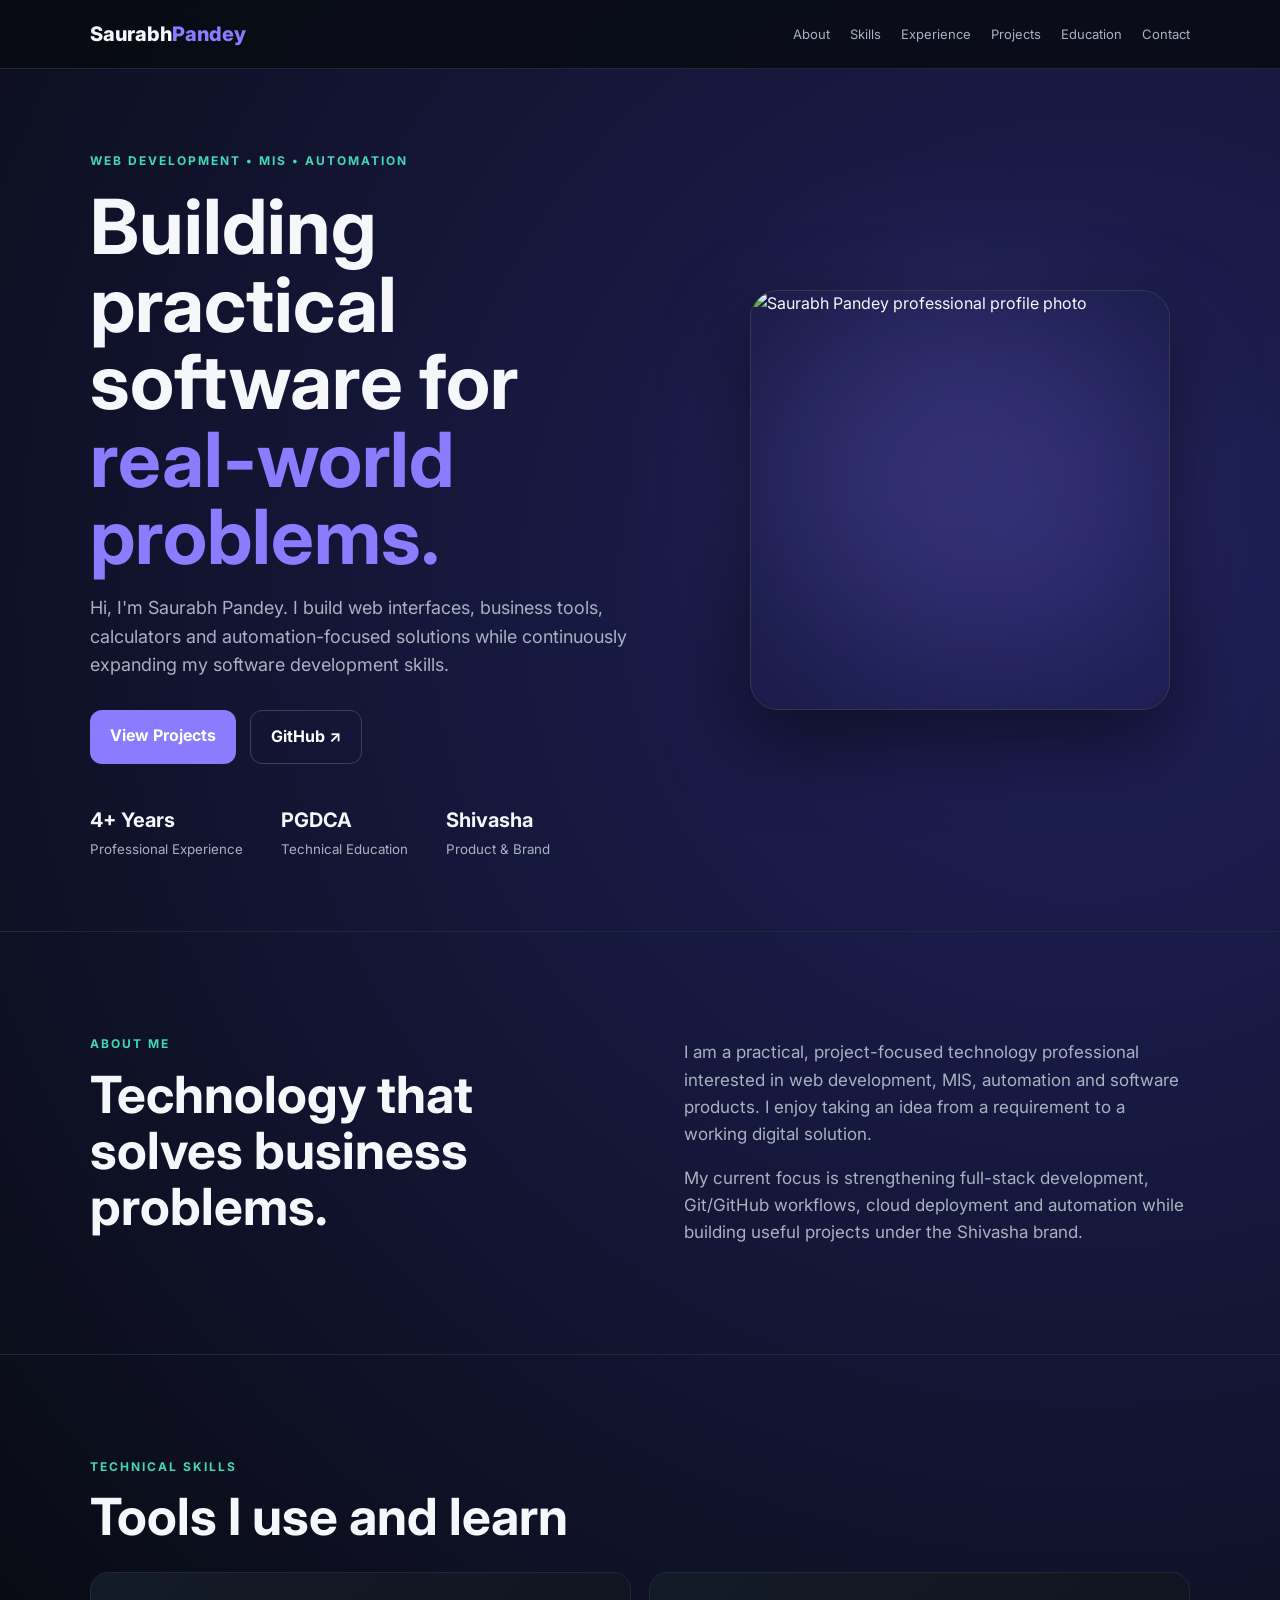
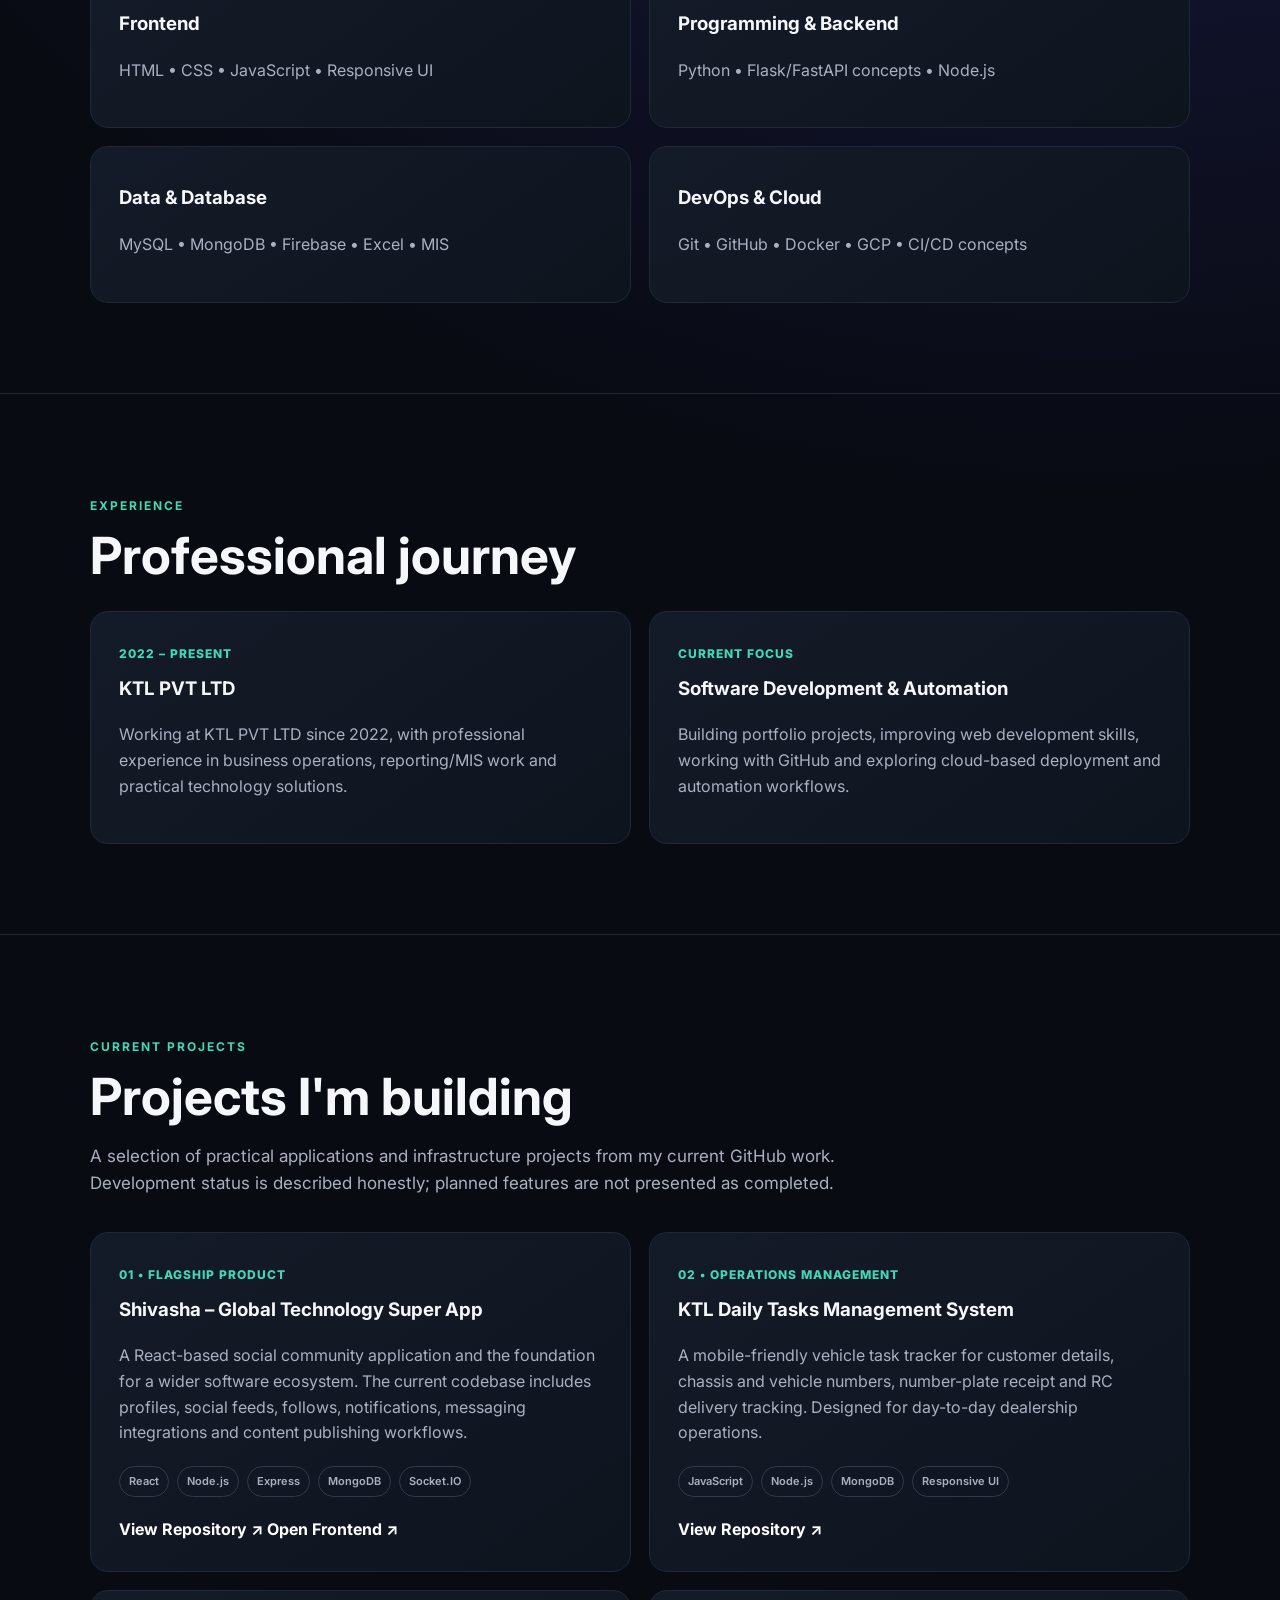
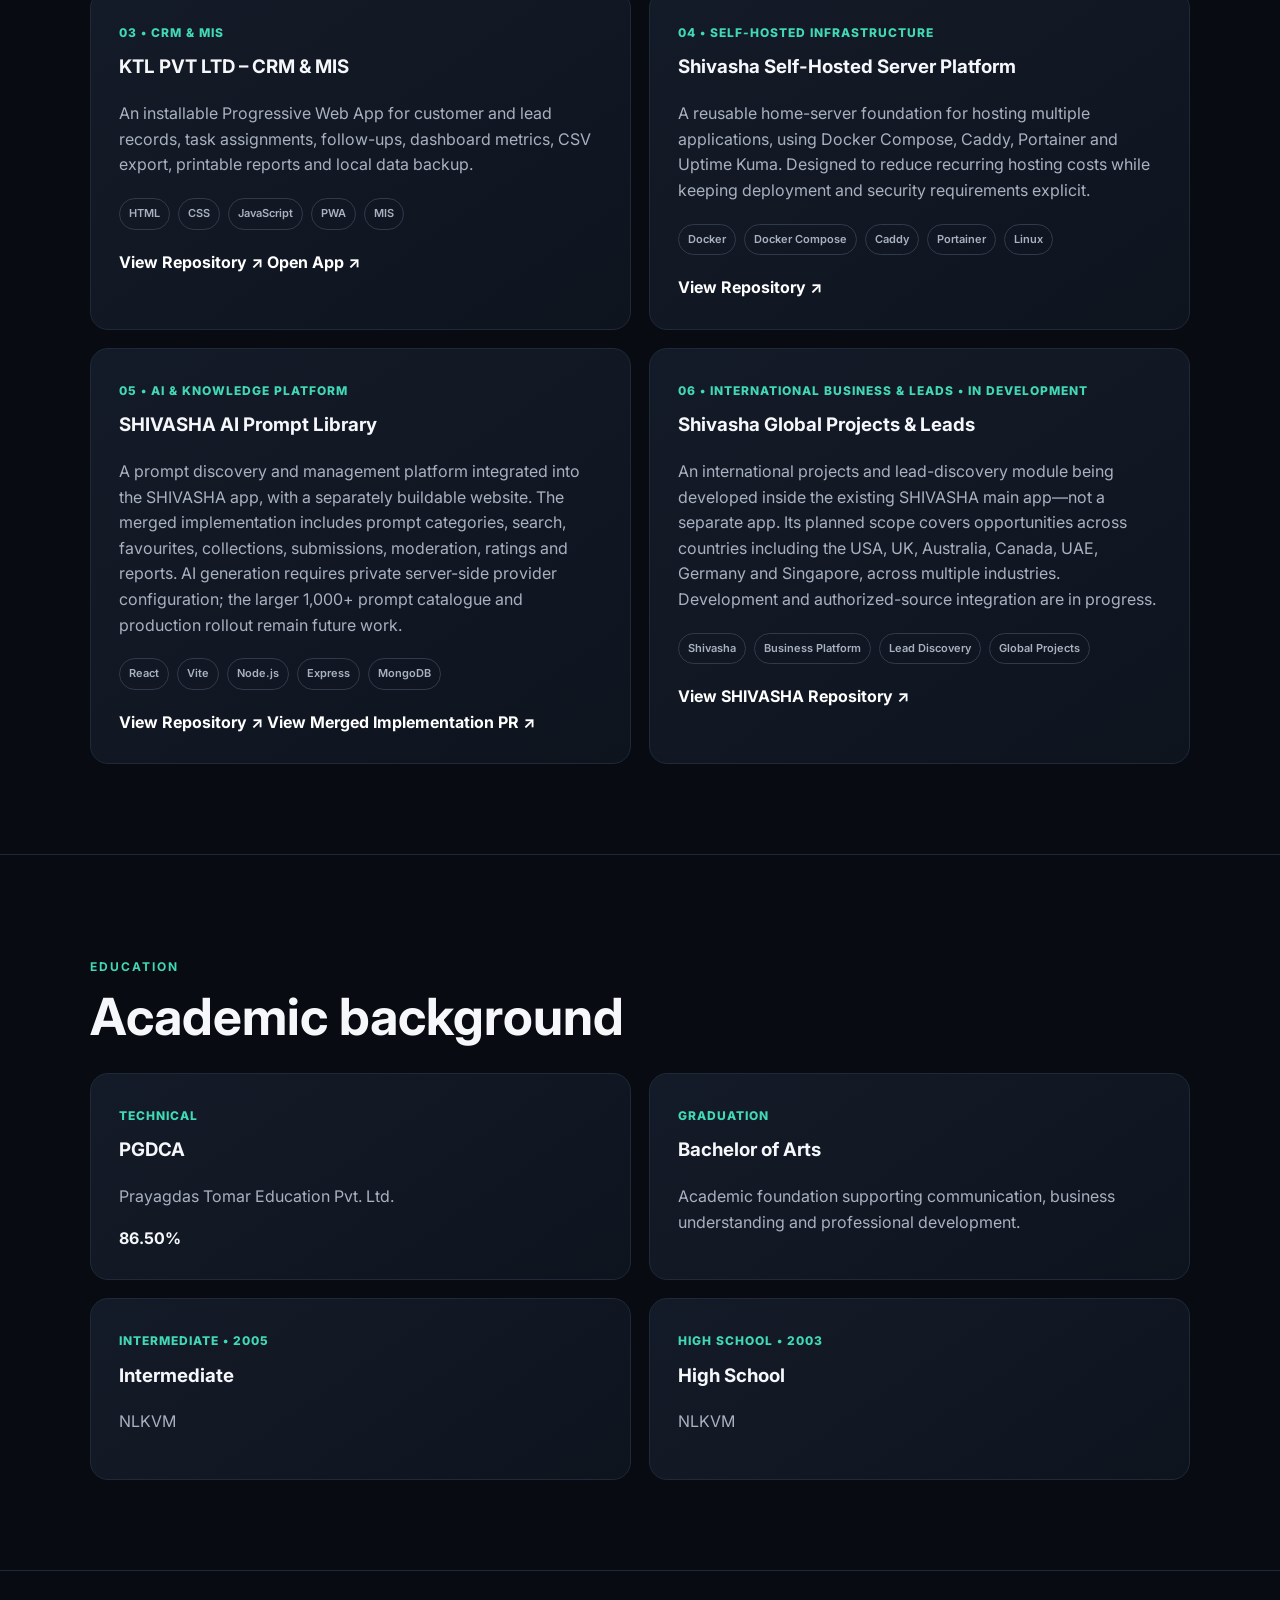
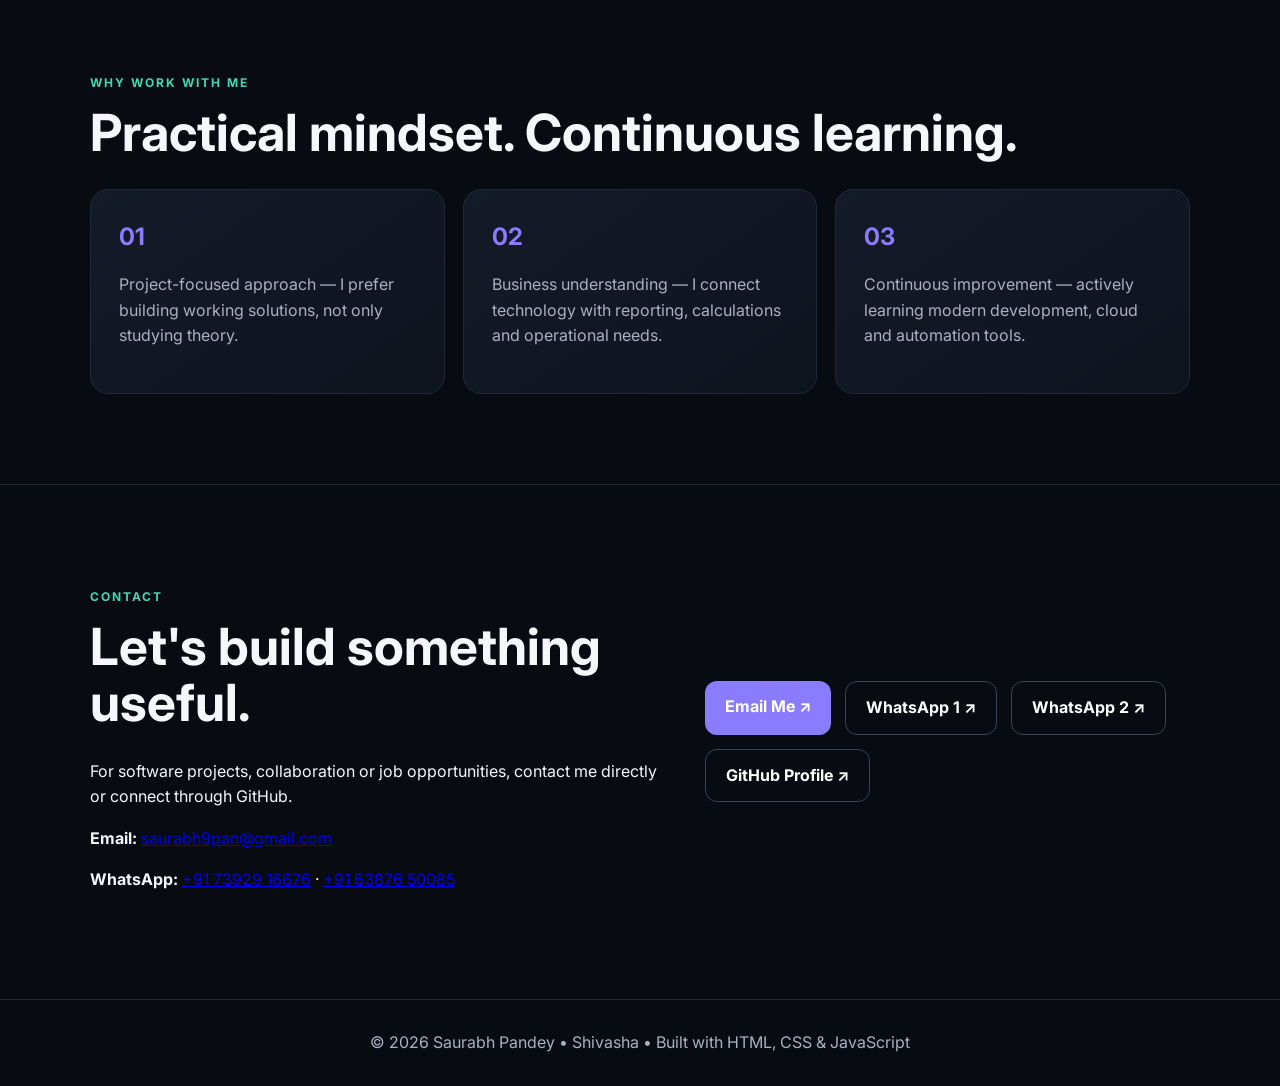
==== index.html @ 43675bd1 "Update KTL work experience and school education details" ====
<!doctype html>
<html lang="en">
<head>
  <meta charset="UTF-8">
  <meta name="viewport" content="width=device-width,initial-scale=1.0">
  <meta name="description" content="Saurabh Pandey — Web Development, MIS, Automation and current software projects portfolio.">
  <meta name="keywords" content="Saurabh Pandey, Web Developer, MIS, Automation, JavaScript, Python, GitHub, Shivasha">
  <meta name="author" content="Saurabh Pandey">
  <title>Saurabh Pandey | Web Developer • MIS • Automation</title>
  <link rel="preconnect" href="https://fonts.googleapis.com">
  <link rel="preconnect" href="https://fonts.gstatic.com" crossorigin>
  <link href="https://fonts.googleapis.com/css2?family=Inter:wght@400;500;600;700;800&display=swap" rel="stylesheet">
  <link rel="stylesheet" href="style.css">
</head>
<body>
<header class="nav">
  <a class="brand" href="#home">Saurabh<span>Pandey</span></a>
  <nav>
    <a href="#about">About</a><a href="#skills">Skills</a><a href="#experience">Experience</a><a href="#projects">Projects</a><a href="#education">Education</a><a href="#contact">Contact</a>
  </nav>
</header>

<main id="home">
<section class="hero">
  <div class="hero-copy">
    <p class="eyebrow">WEB DEVELOPMENT • MIS • AUTOMATION</p>
    <h1>Building practical software for <span>real-world problems.</span></h1>
    <p class="lead">Hi, I'm Saurabh Pandey. I build web interfaces, business tools, calculators and automation-focused solutions while continuously expanding my software development skills.</p>
    <div class="actions">
      <a class="btn primary" href="#projects">View Projects</a>
      <a class="btn ghost" href="https://github.com/devops-saurabhpandey" target="_blank" rel="noopener">GitHub ↗</a>
    </div>
    <div class="stats">
      <div><strong>4+ Years</strong><small>Professional Experience</small></div>
      <div><strong>PGDCA</strong><small>Technical Education</small></div>
      <div><strong>Shivasha</strong><small>Product & Brand</small></div>
    </div>
  </div>
  <div class="hero-photo">
    <div class="glow"></div>
    <img src="https://d2ol7oe51mr4n9.cloudfront.net/user_3KGr0o0GGKD8psPgaH4I6IHyT1h/e29260aa-9aa7-44fa-bdf1-22bf938b2cf7.jpg" alt="Saurabh Pandey professional profile photo">
  </div>
</section>

<section id="about" class="section split">
  <div><p class="eyebrow">ABOUT ME</p><h2>Technology that solves business problems.</h2></div>
  <div class="text">
    <p>I am a practical, project-focused technology professional interested in web development, MIS, automation and software products. I enjoy taking an idea from a requirement to a working digital solution.</p>
    <p>My current focus is strengthening full-stack development, Git/GitHub workflows, cloud deployment and automation while building useful projects under the Shivasha brand.</p>
  </div>
</section>

<section id="skills" class="section">
  <p class="eyebrow">TECHNICAL SKILLS</p><h2>Tools I use and learn</h2>
  <div class="skill-groups">
    <div><h3>Frontend</h3><p>HTML • CSS • JavaScript • Responsive UI</p></div>
    <div><h3>Programming & Backend</h3><p>Python • Flask/FastAPI concepts • Node.js</p></div>
    <div><h3>Data & Database</h3><p>MySQL • MongoDB • Firebase • Excel • MIS</p></div>
    <div><h3>DevOps & Cloud</h3><p>Git • GitHub • Docker • GCP • CI/CD concepts</p></div>
  </div>
</section>

<section id="experience" class="section">
  <p class="eyebrow">EXPERIENCE</p><h2>Professional journey</h2>
  <div class="timeline">
    <article><span class="year">2022 – PRESENT</span><h3>KTL PVT LTD</h3><p>Working at KTL PVT LTD since 2022, with professional experience in business operations, reporting/MIS work and practical technology solutions.</p></article>
    <article><span class="year">CURRENT FOCUS</span><h3>Software Development & Automation</h3><p>Building portfolio projects, improving web development skills, working with GitHub and exploring cloud-based deployment and automation workflows.</p></article>
  </div>
</section>

<section id="projects" class="section">
  <p class="eyebrow">CURRENT PROJECTS</p><h2>Projects I'm building</h2>
  <p class="section-intro">A selection of practical applications and infrastructure projects from my current GitHub work. Development status is described honestly; planned features are not presented as completed.</p>
  <div class="projects">
    <article class="project">
      <span>01 • FLAGSHIP PRODUCT</span><h3>Shivasha – Global Technology Super App</h3>
      <p>A React-based social community application and the foundation for a wider software ecosystem. The current codebase includes profiles, social feeds, follows, notifications, messaging integrations and content publishing workflows.</p>
      <div class="tags"><b>React</b><b>Node.js</b><b>Express</b><b>MongoDB</b><b>Socket.IO</b></div>
      <a href="https://github.com/devops-saurabhpandey/shivasha" target="_blank" rel="noopener">View Repository ↗</a>
      <a href="https://devops-saurabhpandey.github.io/shivasha/" target="_blank" rel="noopener">Open Frontend ↗</a>
    </article>
    <article class="project">
      <span>02 • OPERATIONS MANAGEMENT</span><h3>KTL Daily Tasks Management System</h3>
      <p>A mobile-friendly vehicle task tracker for customer details, chassis and vehicle numbers, number-plate receipt and RC delivery tracking. Designed for day-to-day dealership operations.</p>
      <div class="tags"><b>JavaScript</b><b>Node.js</b><b>MongoDB</b><b>Responsive UI</b></div>
      <a href="https://github.com/devops-saurabhpandey/KTL-Daily-Tasks" target="_blank" rel="noopener">View Repository ↗</a>
    </article>
    <article class="project">
      <span>03 • CRM & MIS</span><h3>KTL PVT LTD – CRM & MIS</h3>
      <p>An installable Progressive Web App for customer and lead records, task assignments, follow-ups, dashboard metrics, CSV export, printable reports and local data backup.</p>
      <div class="tags"><b>HTML</b><b>CSS</b><b>JavaScript</b><b>PWA</b><b>MIS</b></div>
      <a href="https://github.com/devops-saurabhpandey/KTL-PVT-LTD-" target="_blank" rel="noopener">View Repository ↗</a>
      <a href="https://devops-saurabhpandey.github.io/KTL-PVT-LTD-/" target="_blank" rel="noopener">Open App ↗</a>
    </article>
    <article class="project">
      <span>04 • SELF-HOSTED INFRASTRUCTURE</span><h3>Shivasha Self-Hosted Server Platform</h3>
      <p>A reusable home-server foundation for hosting multiple applications, using Docker Compose, Caddy, Portainer and Uptime Kuma. Designed to reduce recurring hosting costs while keeping deployment and security requirements explicit.</p>
      <div class="tags"><b>Docker</b><b>Docker Compose</b><b>Caddy</b><b>Portainer</b><b>Linux</b></div>
      <a href="https://github.com/devops-saurabhpandey/github-server-platform" target="_blank" rel="noopener">View Repository ↗</a>
    </article>
    <article class="project">
      <span>05 • AI & KNOWLEDGE PLATFORM</span><h3>SHIVASHA AI Prompt Library</h3>
      <p>A prompt discovery and management platform integrated into the SHIVASHA app, with a separately buildable website. The merged implementation includes prompt categories, search, favourites, collections, submissions, moderation, ratings and reports. AI generation requires private server-side provider configuration; the larger 1,000+ prompt catalogue and production rollout remain future work.</p>
      <div class="tags"><b>React</b><b>Vite</b><b>Node.js</b><b>Express</b><b>MongoDB</b></div>
      <a href="https://github.com/devops-saurabhpandey/shivasha" target="_blank" rel="noopener">View Repository ↗</a>
      <a href="https://github.com/devops-saurabhpandey/shivasha/pull/68" target="_blank" rel="noopener">View Merged Implementation PR ↗</a>
    </article>
    <article class="project">
      <span>06 • INTERNATIONAL BUSINESS & LEADS • IN DEVELOPMENT</span><h3>Shivasha Global Projects & Leads</h3>
      <p>An international projects and lead-discovery module being developed inside the existing SHIVASHA main app—not a separate app. Its planned scope covers opportunities across countries including the USA, UK, Australia, Canada, UAE, Germany and Singapore, across multiple industries. Development and authorized-source integration are in progress.</p>
      <div class="tags"><b>Shivasha</b><b>Business Platform</b><b>Lead Discovery</b><b>Global Projects</b></div>
      <a href="https://github.com/devops-saurabhpandey/shivasha" target="_blank" rel="noopener">View SHIVASHA Repository ↗</a>
    </article>
  </div>
</section>

<section id="education" class="section">
  <p class="eyebrow">EDUCATION</p><h2>Academic background</h2>
  <div class="education-grid">
    <article><span>TECHNICAL</span><h3>PGDCA</h3><p>Prayagdas Tomar Education Pvt. Ltd.</p><strong>86.50%</strong></article>
    <article><span>GRADUATION</span><h3>Bachelor of Arts</h3><p>Academic foundation supporting communication, business understanding and professional development.</p></article>
    <article><span>INTERMEDIATE • 2005</span><h3>Intermediate</h3><p>NLKVM</p></article>
    <article><span>HIGH SCHOOL • 2003</span><h3>High School</h3><p>NLKVM</p></article>
  </div>
</section>

<section class="section why">
  <p class="eyebrow">WHY WORK WITH ME</p><h2>Practical mindset. Continuous learning.</h2>
  <div class="why-grid">
    <div><strong>01</strong><p>Project-focused approach — I prefer building working solutions, not only studying theory.</p></div>
    <div><strong>02</strong><p>Business understanding — I connect technology with reporting, calculations and operational needs.</p></div>
    <div><strong>03</strong><p>Continuous improvement — actively learning modern development, cloud and automation tools.</p></div>
  </div>
</section>

<section id="contact" class="section contact">
  <div><p class="eyebrow">CONTACT</p><h2>Let's build something useful.</h2><p>For software projects, collaboration or job opportunities, contact me directly or connect through GitHub.</p>
    <p><strong>Email:</strong> <a href="mailto:saurabh9pan@gmail.com">saurabh9pan@gmail.com</a></p>
    <p><strong>WhatsApp:</strong> <a href="https://wa.me/917392916676" target="_blank" rel="noopener">+91 73929 16676</a> · <a href="https://wa.me/916387650085" target="_blank" rel="noopener">+91 63876 50085</a></p>
  </div>
  <div class="contact-actions">
    <a class="btn primary" href="mailto:saurabh9pan@gmail.com">Email Me ↗</a>
    <a class="btn ghost" href="https://wa.me/917392916676" target="_blank" rel="noopener">WhatsApp 1 ↗</a>
    <a class="btn ghost" href="https://wa.me/916387650085" target="_blank" rel="noopener">WhatsApp 2 ↗</a>
    <a class="btn ghost" href="https://github.com/devops-saurabhpandey" target="_blank" rel="noopener">GitHub Profile ↗</a>
  </div>
</section>
</main>

<footer>© 2026 Saurabh Pandey • Shivasha • Built with HTML, CSS & JavaScript</footer>
<script src="script.js"></script>
</body>
</html>
---- style.css ----
:root{--bg:#080b12;--panel:#111722;--text:#f5f7fb;--muted:#a9b1c1;--accent:#8b7cff;--accent2:#41d9b5;--line:#202938}*{box-sizing:border-box}html{scroll-behavior:smooth}body{margin:0;background:radial-gradient(circle at 85% 10%,#20205a 0,transparent 28%),var(--bg);color:var(--text);font-family:Inter,system-ui,sans-serif;line-height:1.6}.nav{position:sticky;top:0;z-index:10;display:flex;justify-content:space-between;align-items:center;padding:18px 7%;background:rgba(8,11,18,.82);backdrop-filter:blur(14px);border-bottom:1px solid var(--line)}.brand{font-weight:800;font-size:20px;color:var(--text);text-decoration:none}.brand span{color:var(--accent)}nav{display:flex;gap:20px;flex-wrap:wrap;justify-content:flex-end}nav a{color:var(--muted);text-decoration:none;font-size:13px}nav a:hover{color:#fff}.hero{min-height:88vh;display:grid;grid-template-columns:1.1fr .9fr;align-items:center;gap:7%;padding:70px 7%}.eyebrow{font-size:12px;letter-spacing:2px;color:var(--accent2);font-weight:700}.hero h1{font-size:clamp(42px,6vw,76px);line-height:1.02;margin:18px 0}.hero h1 span{color:var(--accent)}.lead{font-size:18px;color:var(--muted);max-width:680px}.actions,.contact-actions{display:flex;gap:14px;margin:30px 0;flex-wrap:wrap}.btn{display:inline-block;padding:13px 20px;border-radius:12px;text-decoration:none;font-weight:700}.primary{background:var(--accent);color:white}.ghost{border:1px solid #394356;color:white}.stats{display:flex;gap:38px;margin-top:40px;flex-wrap:wrap}.stats strong{display:block;font-size:20px}.stats small{color:var(--muted)}.hero-photo{position:relative;display:flex;justify-content:center}.hero-photo .glow{position:absolute;width:85%;height:85%;border-radius:50%;background:var(--accent);filter:blur(80px);opacity:.2}.hero-photo img{position:relative;width:min(420px,100%);aspect-ratio:1/1;object-fit:cover;border-radius:28px;border:1px solid #303a4b;box-shadow:0 30px 80px #0008}.section{padding:90px 7%;border-top:1px solid var(--line)}.split{display:grid;grid-template-columns:1fr 1fr;gap:8%}.section h2{font-size:clamp(32px,4vw,52px);line-height:1.1;margin:12px 0 28px}.text{color:var(--muted);font-size:17px}.skill-groups,.projects,.timeline,.education-grid,.why-grid{display:grid;grid-template-columns:repeat(2,1fr);gap:18px}.skill-groups>div,.project,.timeline article,.education-grid article,.why-grid>div{background:linear-gradient(145deg,#141b28,#0e141e);border:1px solid var(--line);padding:28px;border-radius:18px}.skill-groups p,.project p,.timeline p,.education-grid p,.why-grid p{color:var(--muted)}.skill-groups h3,.project h3,.timeline h3,.education-grid h3{margin-top:8px}.project span,.timeline .year,.education-grid span{color:var(--accent2);font-size:12px;font-weight:800;letter-spacing:1px}.project a{color:#fff;font-weight:700;text-decoration:none}.tags{display:flex;gap:8px;flex-wrap:wrap;margin:20px 0}.tags b{font-size:11px;font-weight:600;padding:6px 9px;border-radius:999px;border:1px solid #303a4b;color:var(--muted)}.why-grid{grid-template-columns:repeat(3,1fr)}.why-grid strong{font-size:24px;color:var(--accent)}.contact{display:flex;justify-content:space-between;align-items:center;gap:30px}.contact-actions{margin:0}footer{text-align:center;padding:30px;color:var(--muted);border-top:1px solid var(--line)}@media(max-width:950px){nav{display:none}.hero,.split{grid-template-columns:1fr}.hero{padding-top:50px}.hero-photo{order:-1}.skill-groups,.projects,.timeline,.education-grid,.why-grid{grid-template-columns:1fr}.contact{display:block}.contact-actions{margin-top:20px}}.section-intro{max-width:850px;color:var(--muted);font-size:17px;margin:-10px 0 35px}.enterprise-grid{display:grid;grid-template-columns:repeat(2,1fr);gap:18px}.enterprise-card{background:linear-gradient(145deg,#151d2b,#0e141e);border:1px solid var(--line);padding:28px;border-radius:18px}.enterprise-card>span{color:var(--accent2);font-size:12px;font-weight:800;letter-spacing:1px}.enterprise-card h3{font-size:24px;margin:10px 0}.enterprise-card p,.enterprise-card li{color:var(--muted)}.enterprise-card ul{padding-left:20px}.enterprise-card li{margin:5px 0}@media(max-width:950px){.enterprise-grid{grid-template-columns:1fr}}
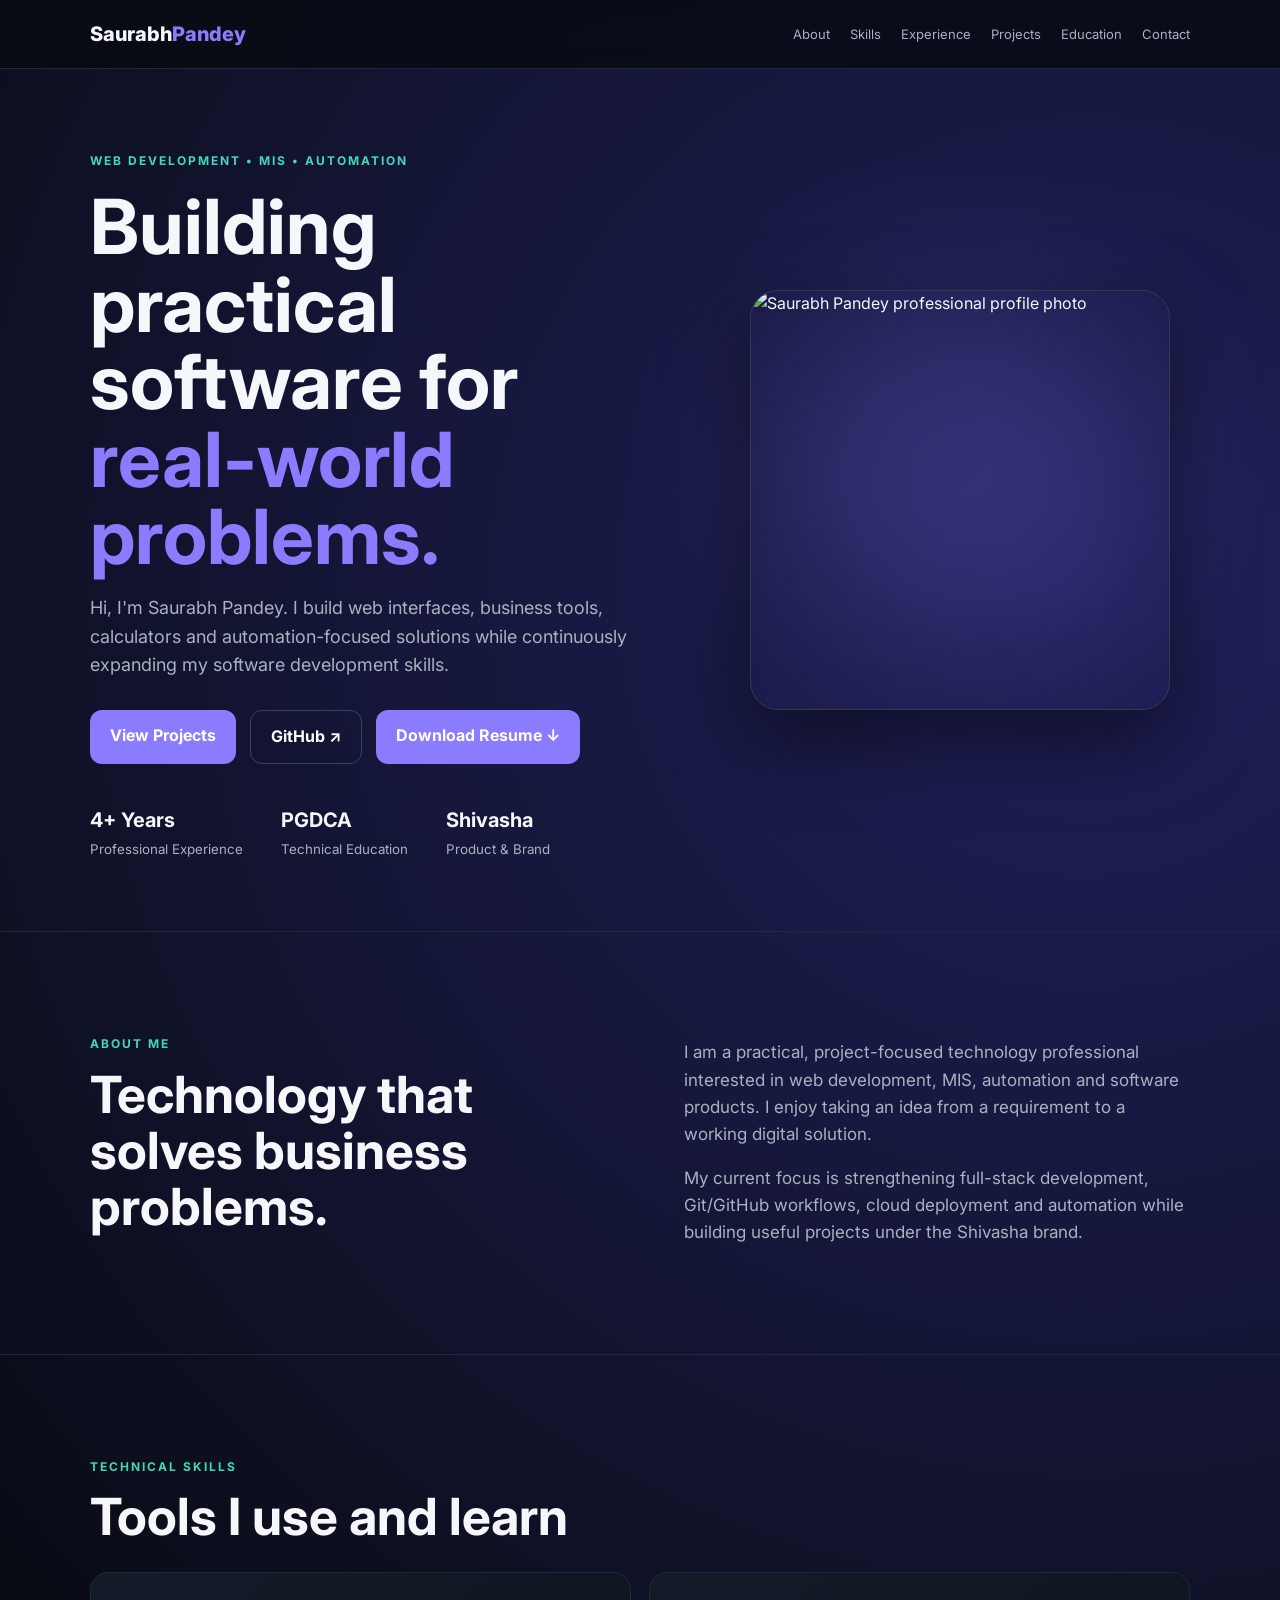
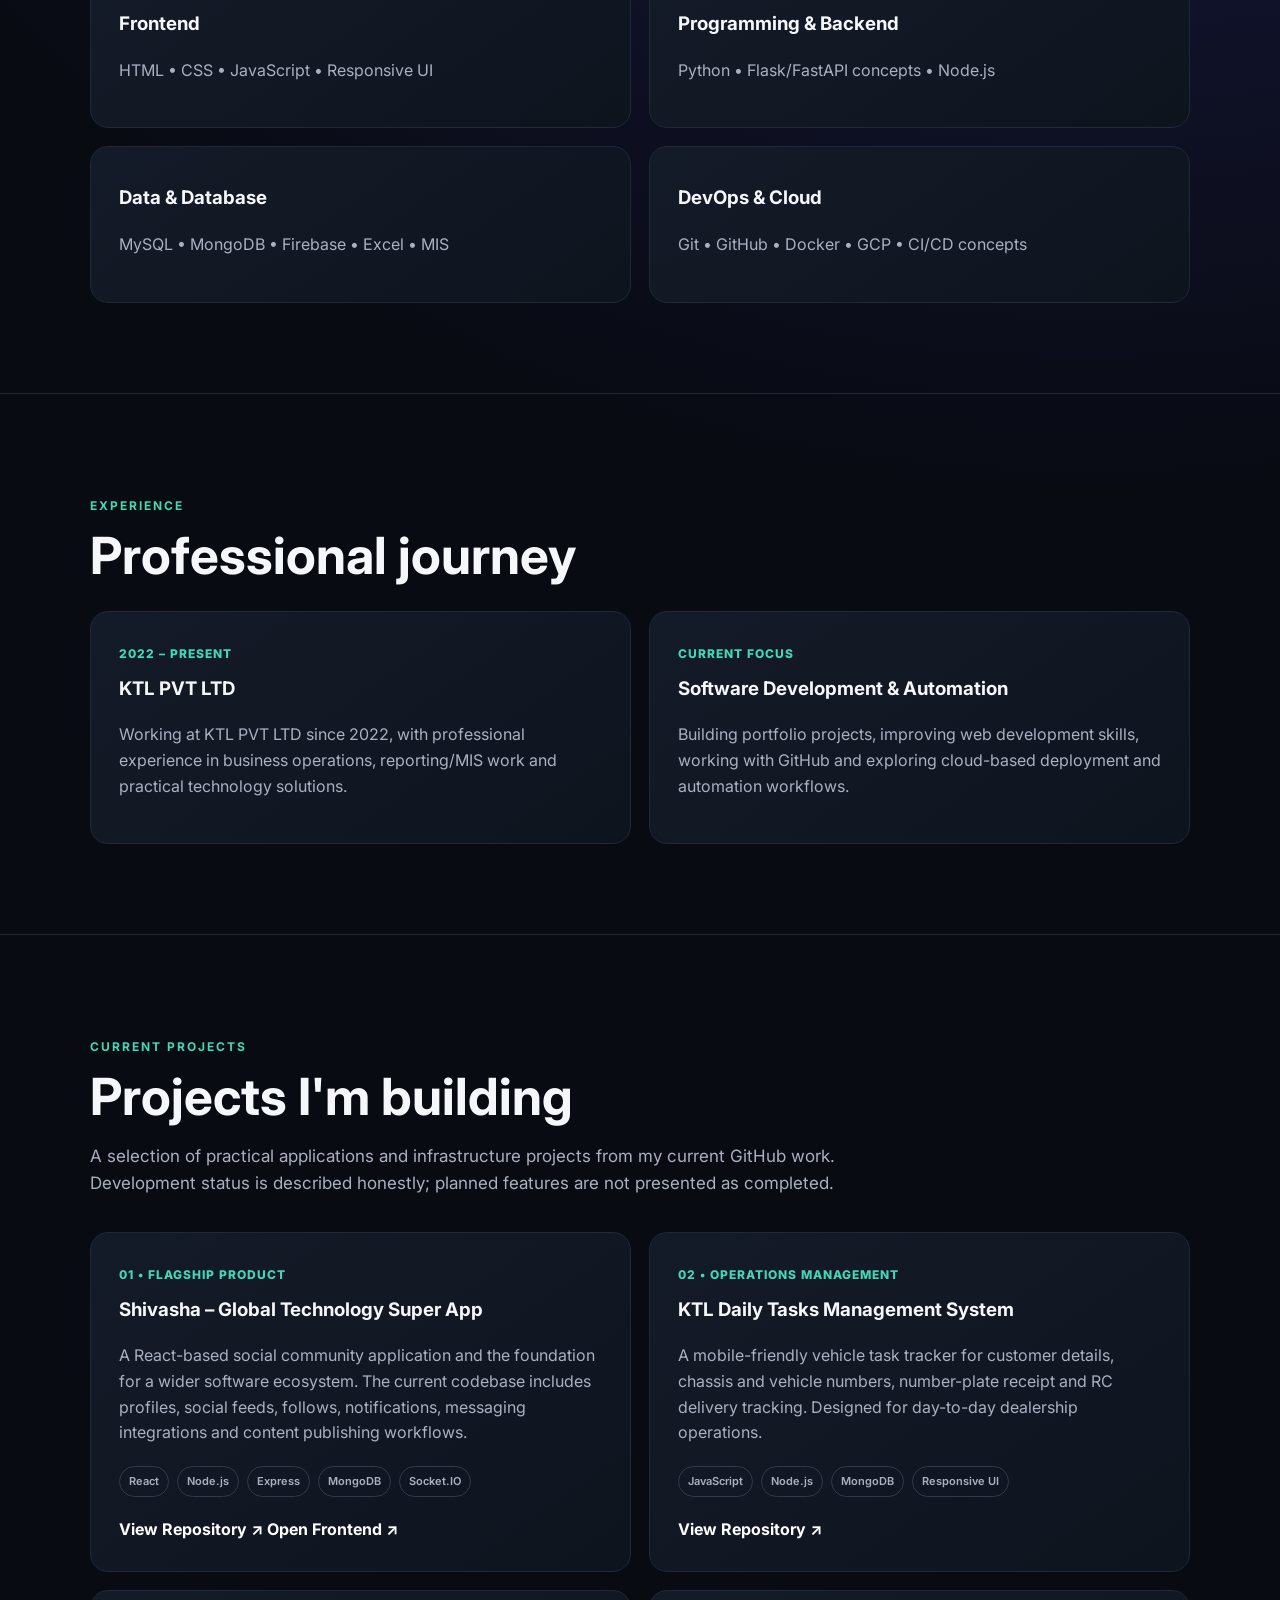
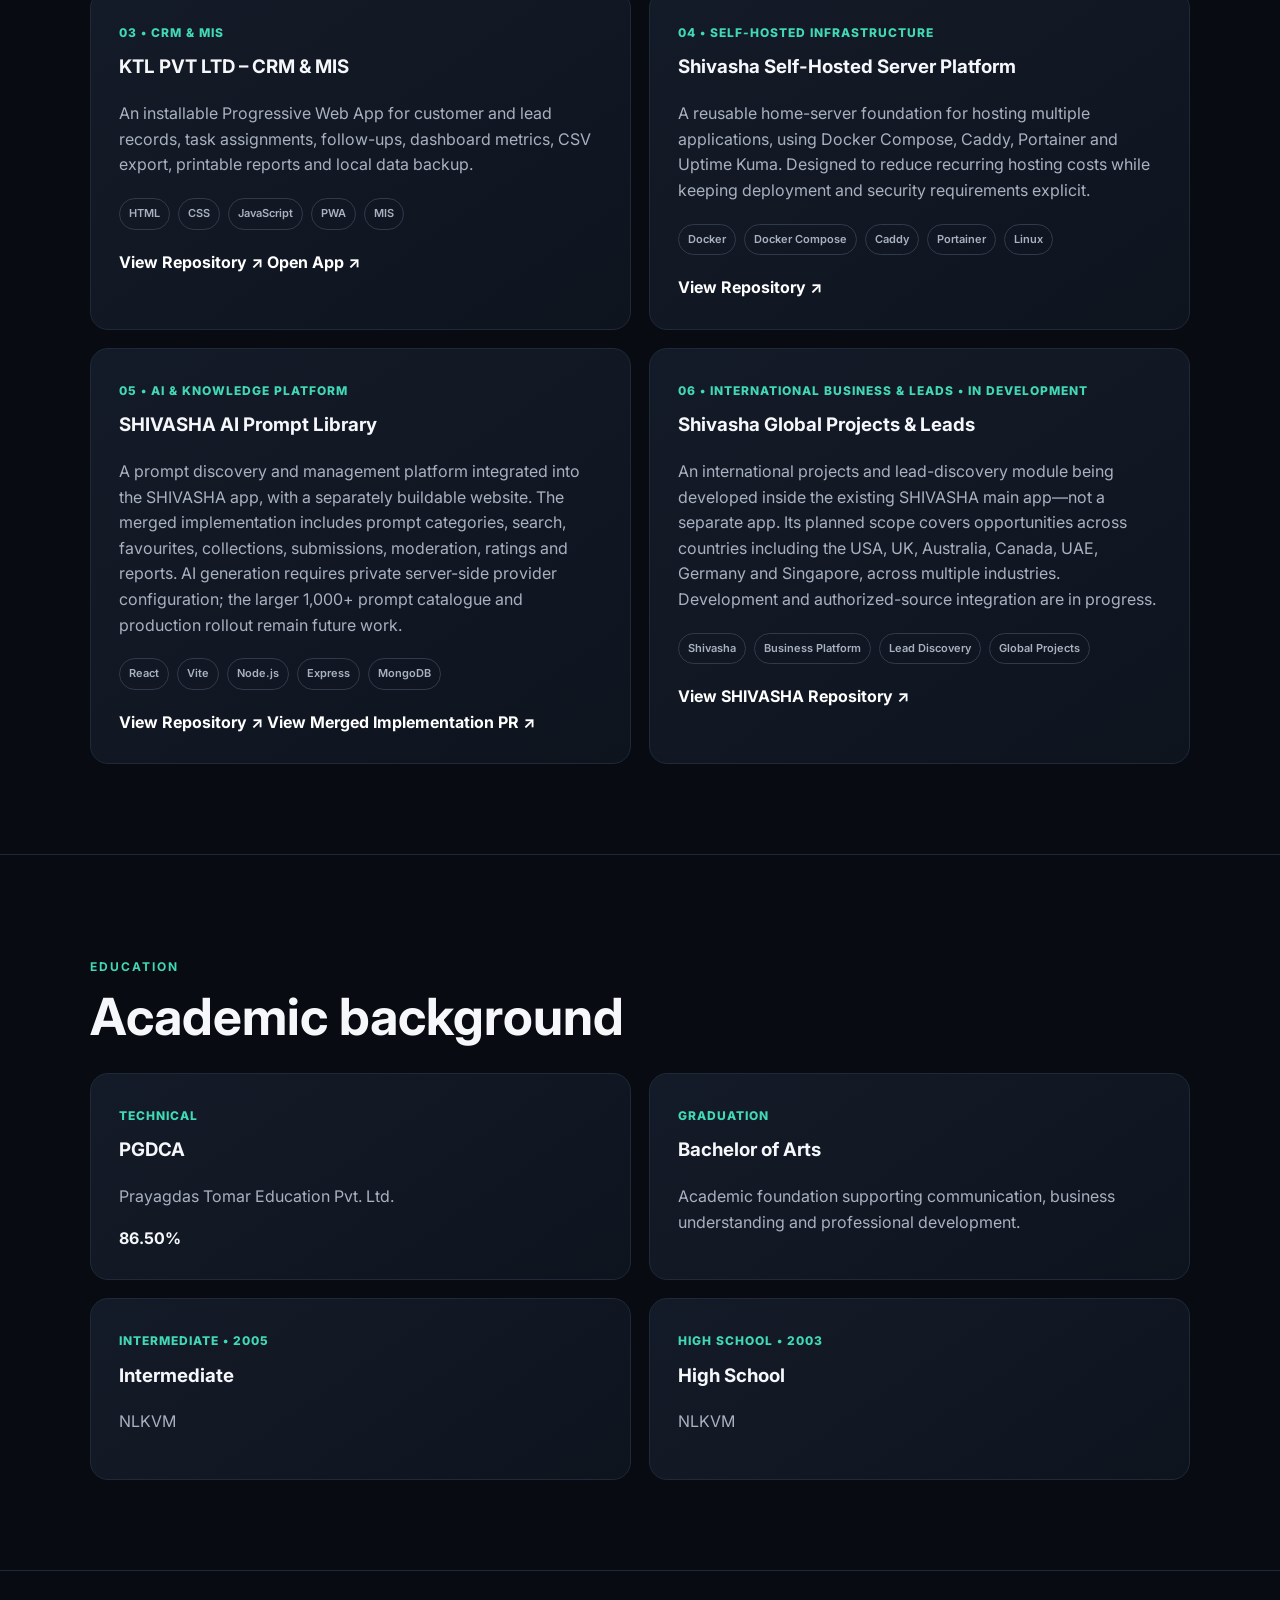
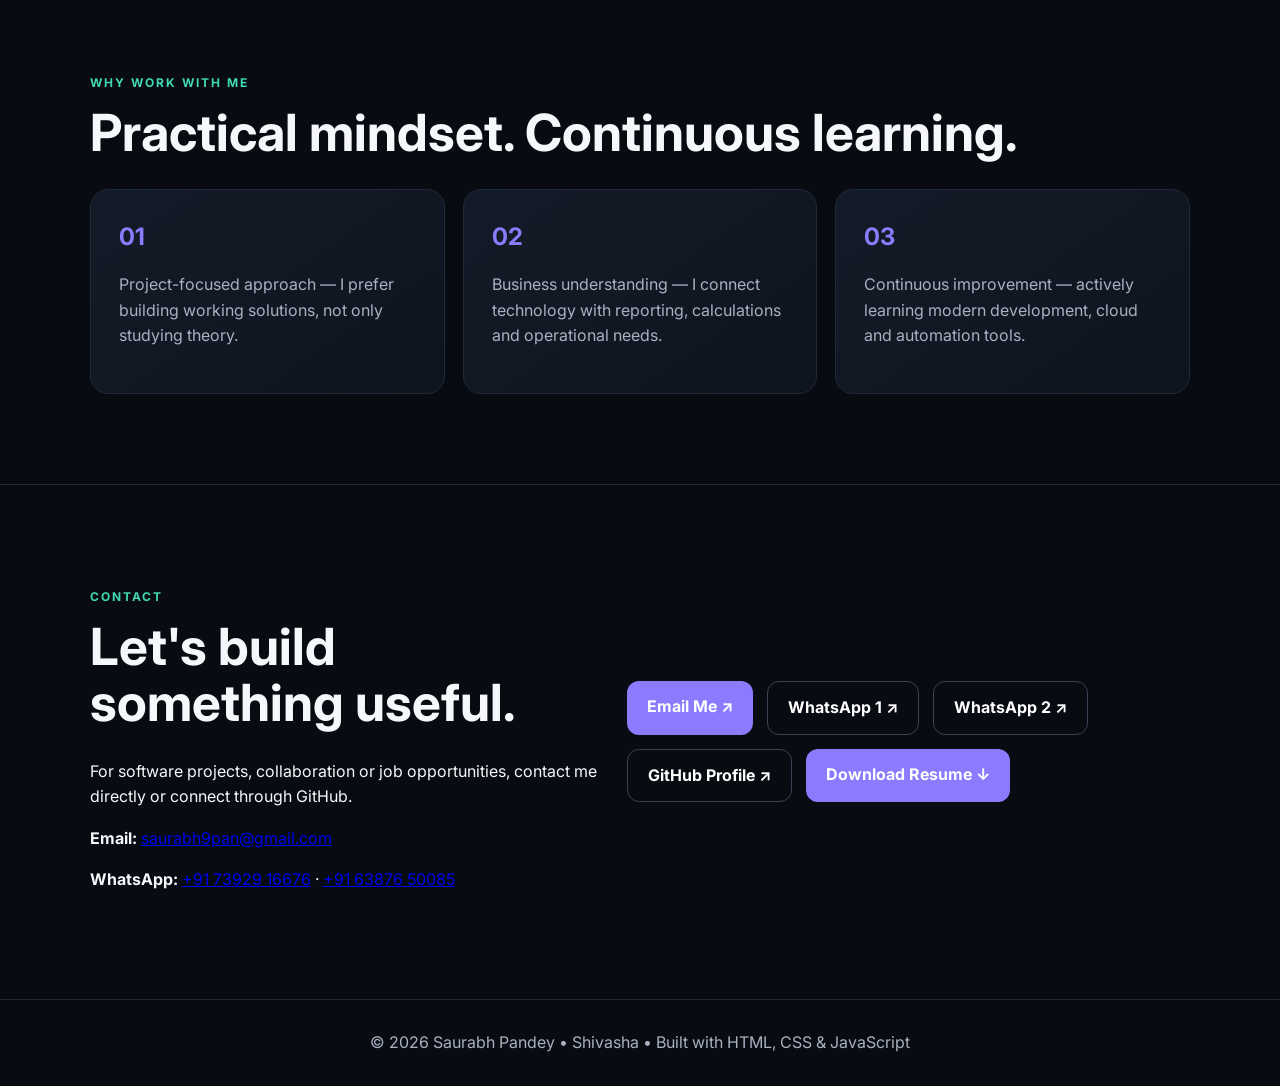
==== commit cea22527: "Add resume download links to portfolio" ====
--- a/index.html
+++ b/index.html
@@ -29,6 +29,7 @@
     <div class="actions">
       <a class="btn primary" href="#projects">View Projects</a>
       <a class="btn ghost" href="https://github.com/devops-saurabhpandey" target="_blank" rel="noopener">GitHub ↗</a>
+      <a class="btn primary" href="Saurabh_Pandey_ATS_Resume_Updated.pdf" download>Download Resume ↓</a>
     </div>
     <div class="stats">
       <div><strong>4+ Years</strong><small>Professional Experience</small></div>
@@ -143,6 +144,7 @@
     <a class="btn ghost" href="https://wa.me/917392916676" target="_blank" rel="noopener">WhatsApp 1 ↗</a>
     <a class="btn ghost" href="https://wa.me/916387650085" target="_blank" rel="noopener">WhatsApp 2 ↗</a>
     <a class="btn ghost" href="https://github.com/devops-saurabhpandey" target="_blank" rel="noopener">GitHub Profile ↗</a>
+    <a class="btn primary" href="Saurabh_Pandey_ATS_Resume_Updated.pdf" download>Download Resume ↓</a>
   </div>
 </section>
 </main>
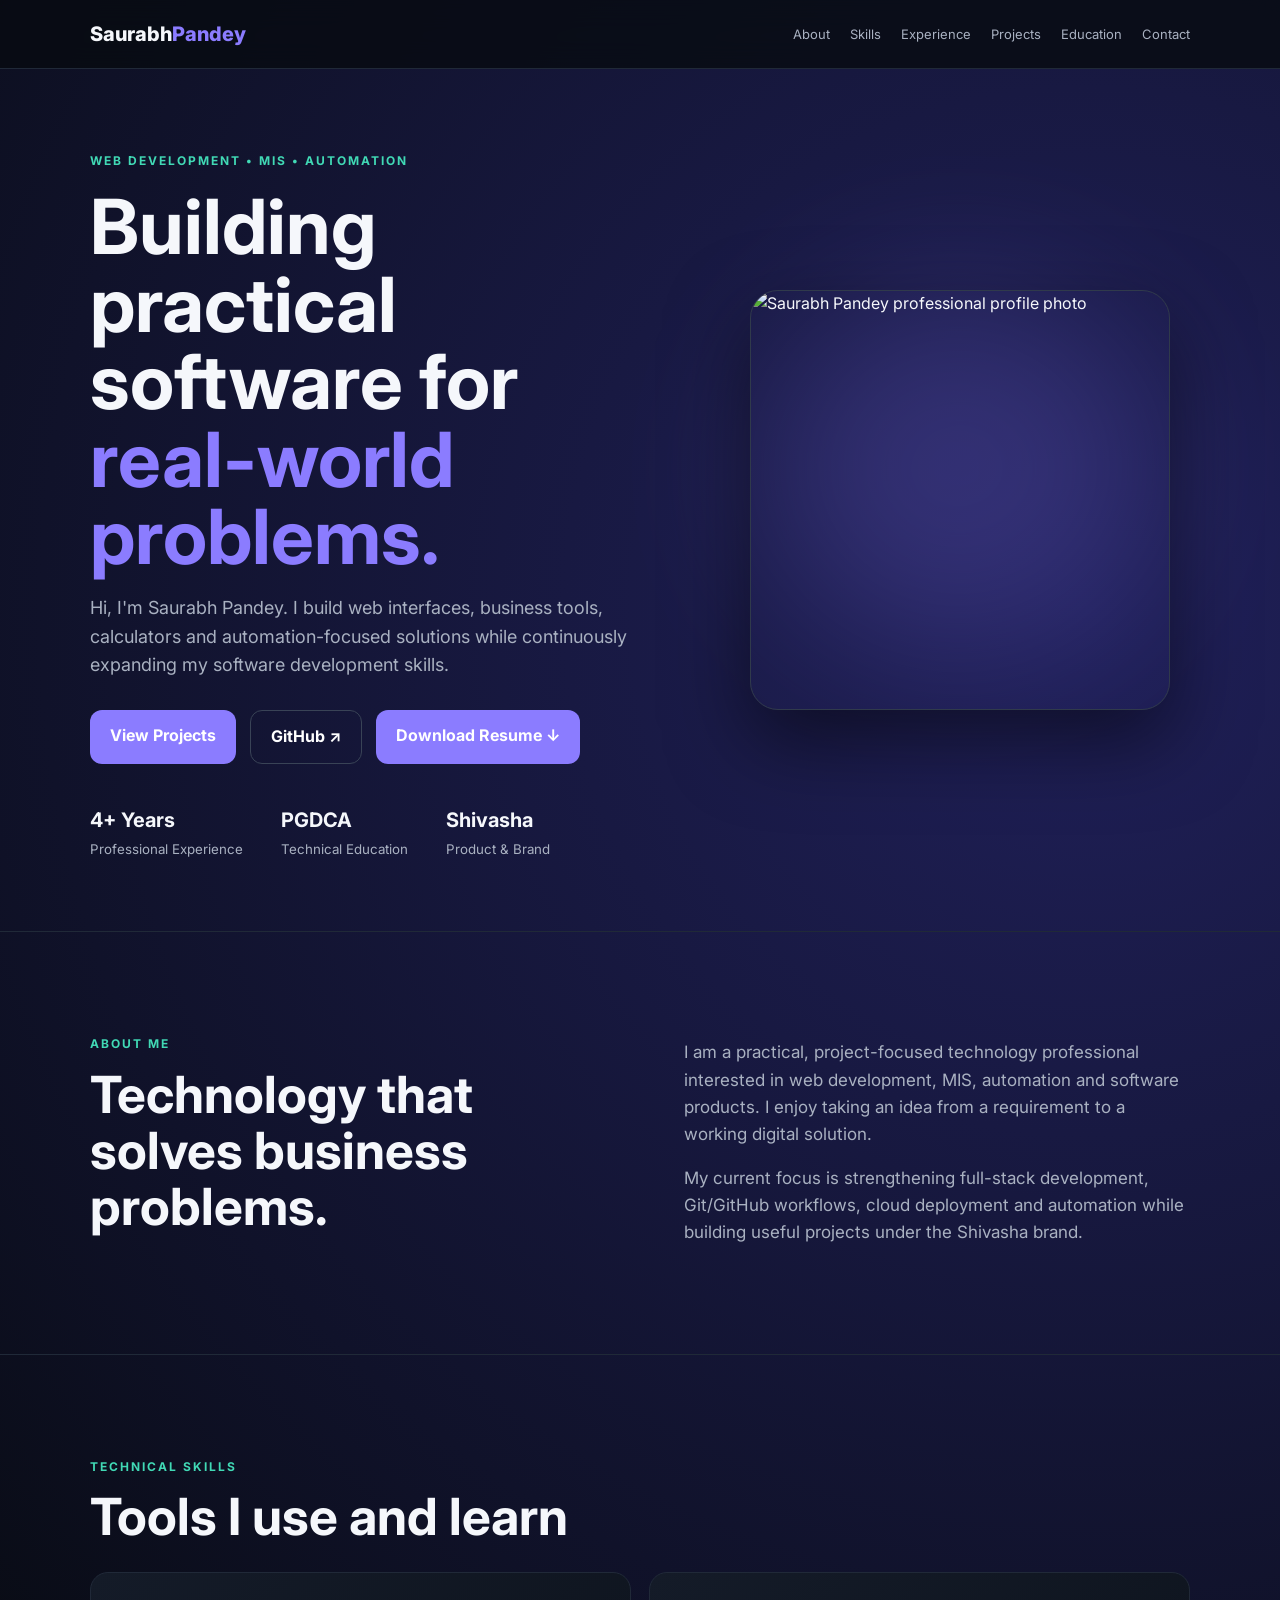
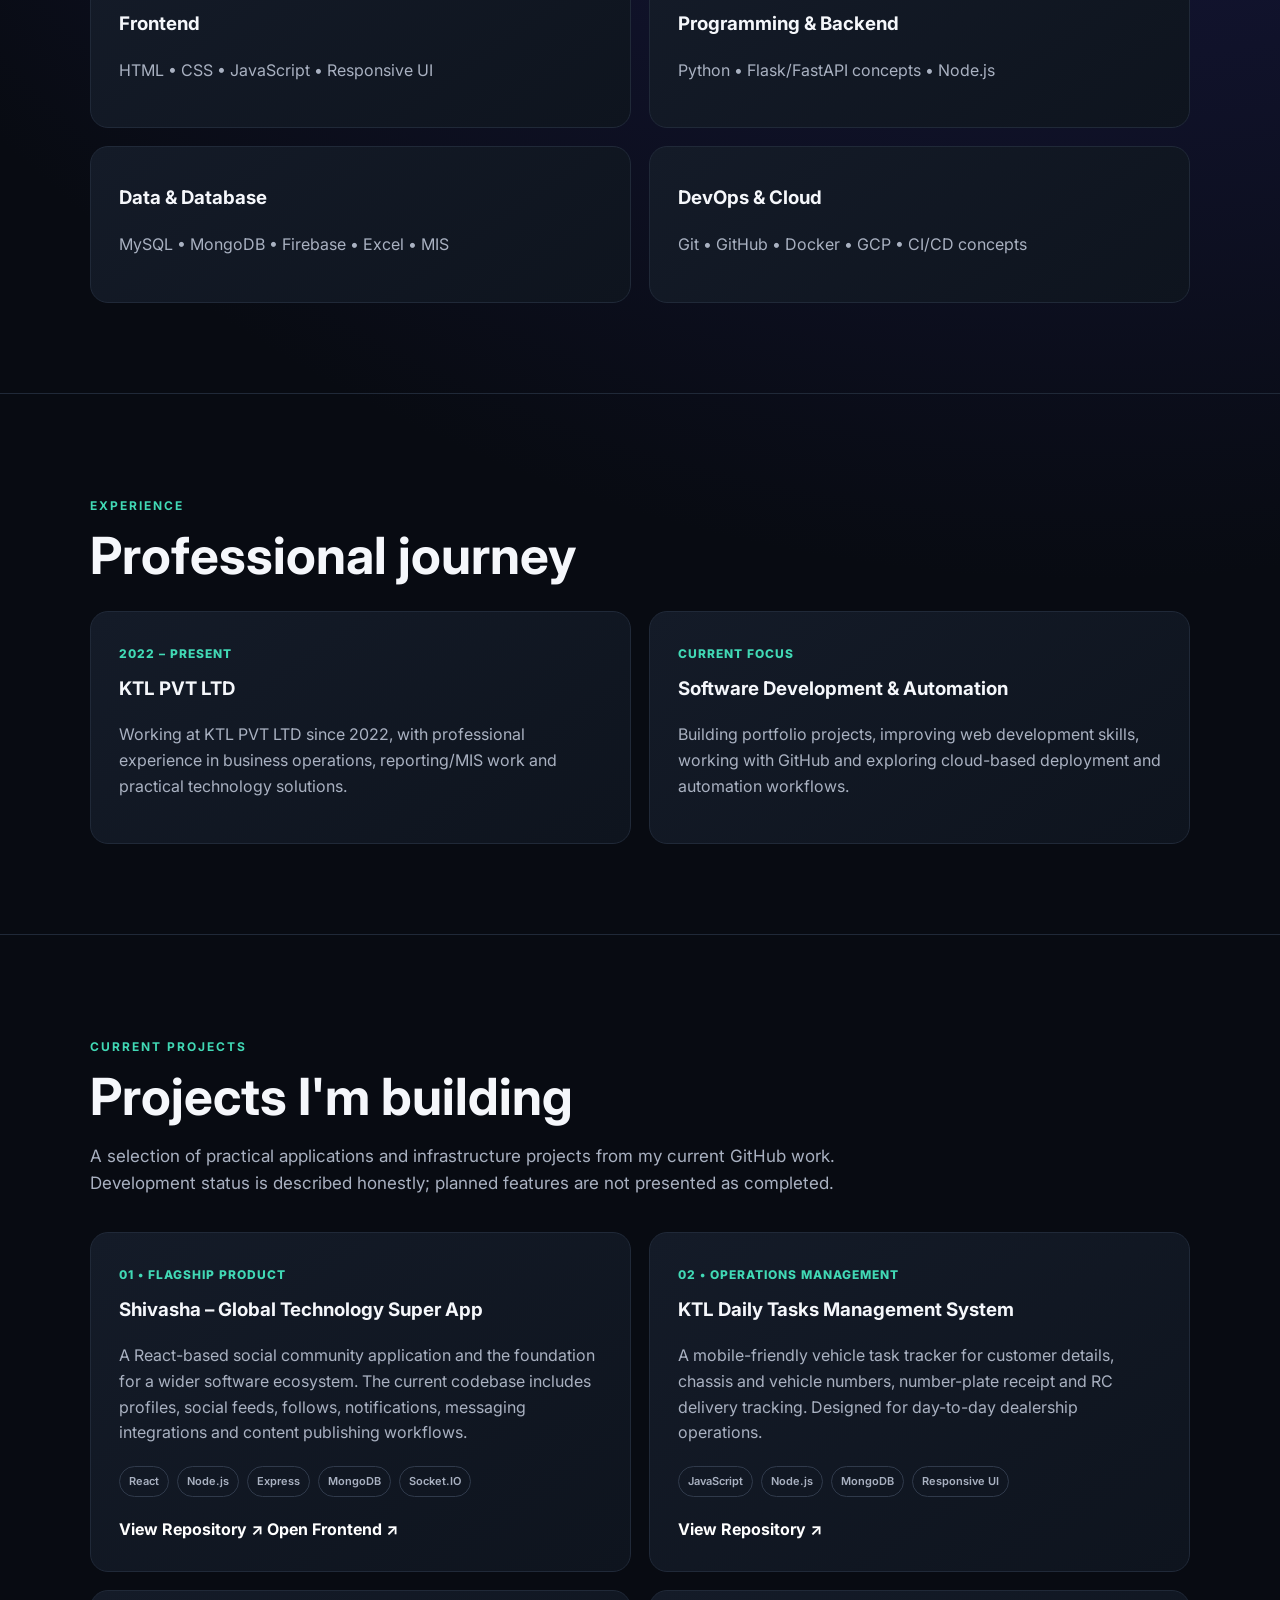
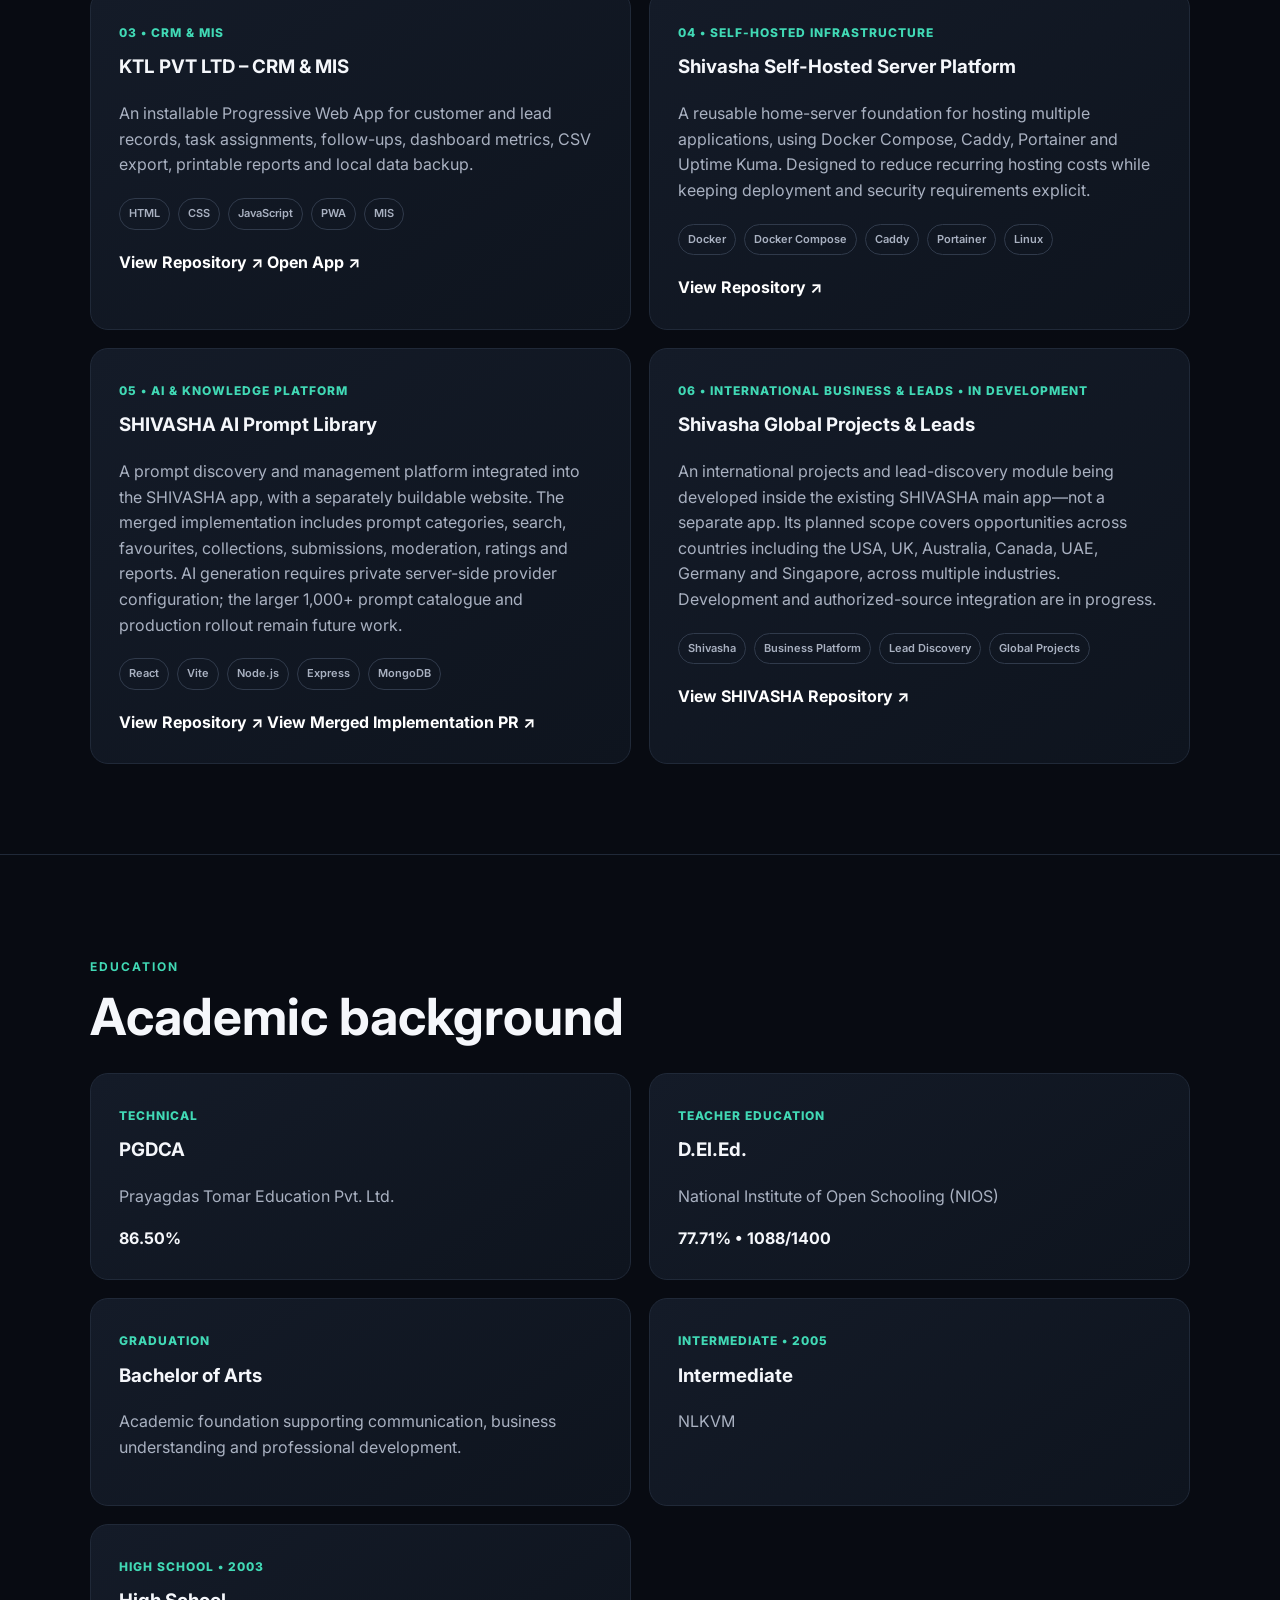
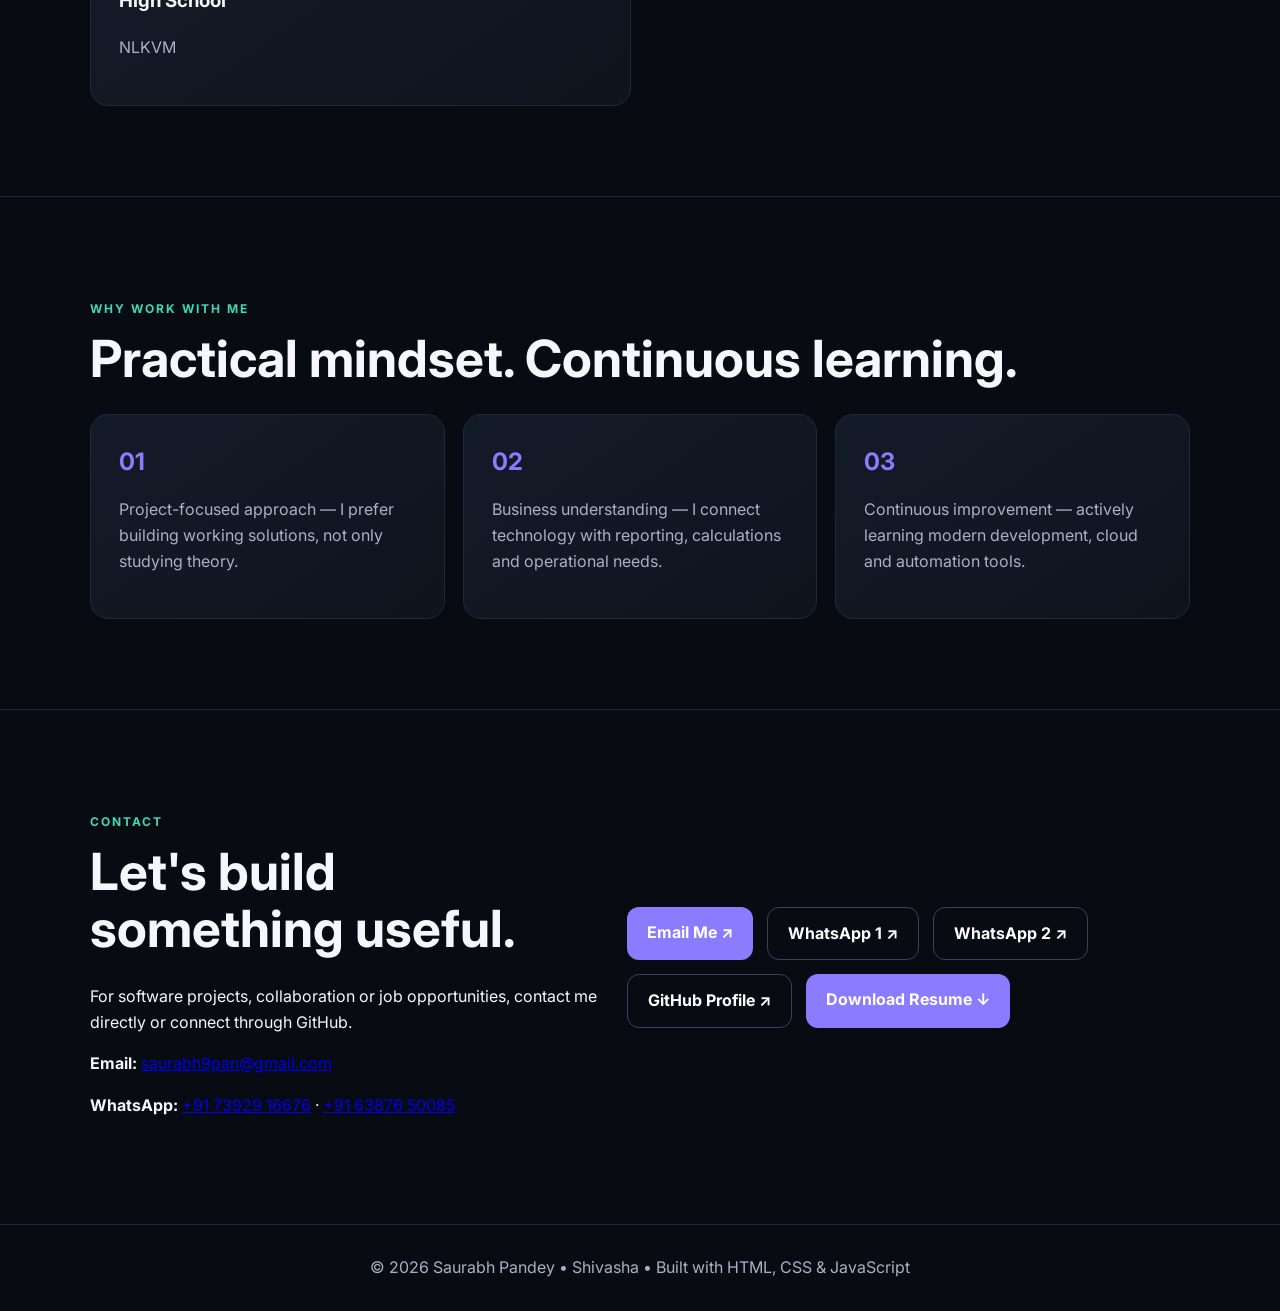
==== commit 3ca00b8b: "Add NIOS D.El.Ed. qualification with marks" ====
--- a/index.html
+++ b/index.html
@@ -119,6 +119,7 @@
   <p class="eyebrow">EDUCATION</p><h2>Academic background</h2>
   <div class="education-grid">
     <article><span>TECHNICAL</span><h3>PGDCA</h3><p>Prayagdas Tomar Education Pvt. Ltd.</p><strong>86.50%</strong></article>
+    <article><span>TEACHER EDUCATION</span><h3>D.El.Ed.</h3><p>National Institute of Open Schooling (NIOS)</p><strong>77.71% • 1088/1400</strong></article>
     <article><span>GRADUATION</span><h3>Bachelor of Arts</h3><p>Academic foundation supporting communication, business understanding and professional development.</p></article>
     <article><span>INTERMEDIATE • 2005</span><h3>Intermediate</h3><p>NLKVM</p></article>
     <article><span>HIGH SCHOOL • 2003</span><h3>High School</h3><p>NLKVM</p></article>
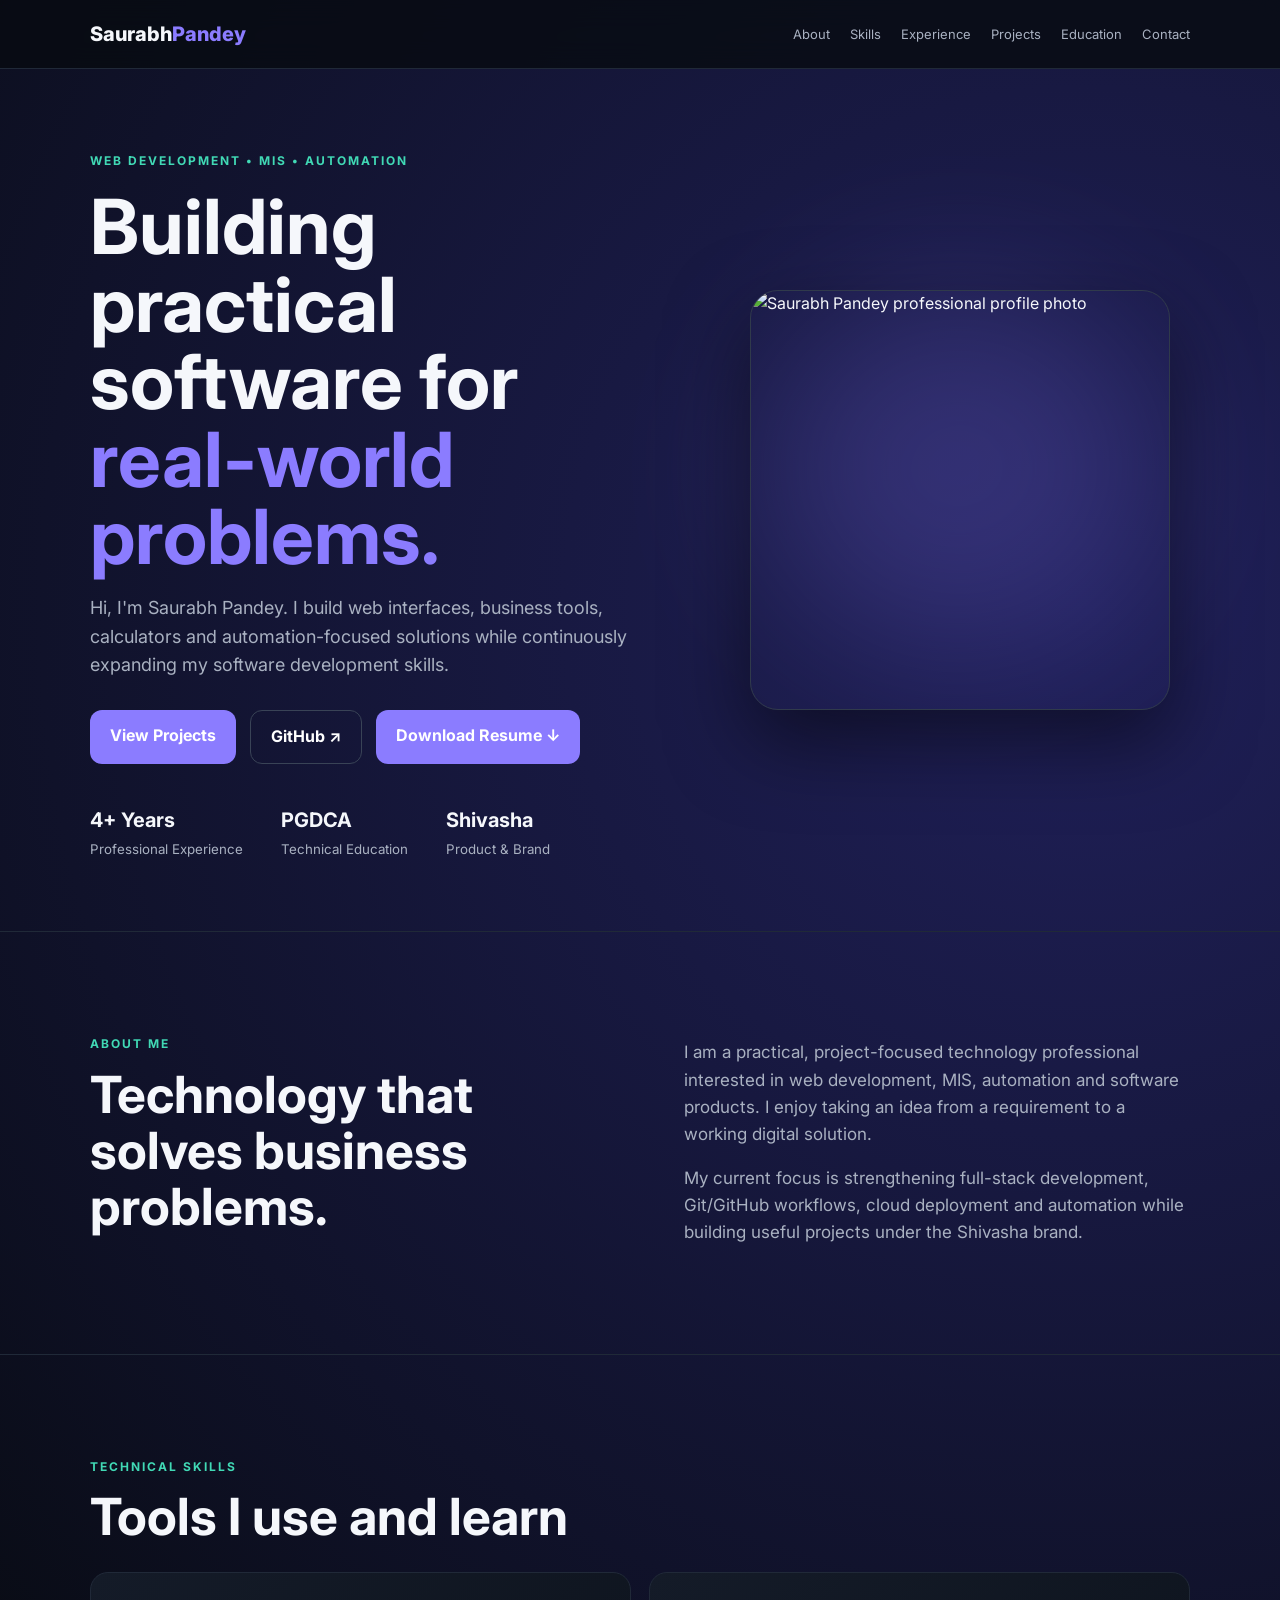
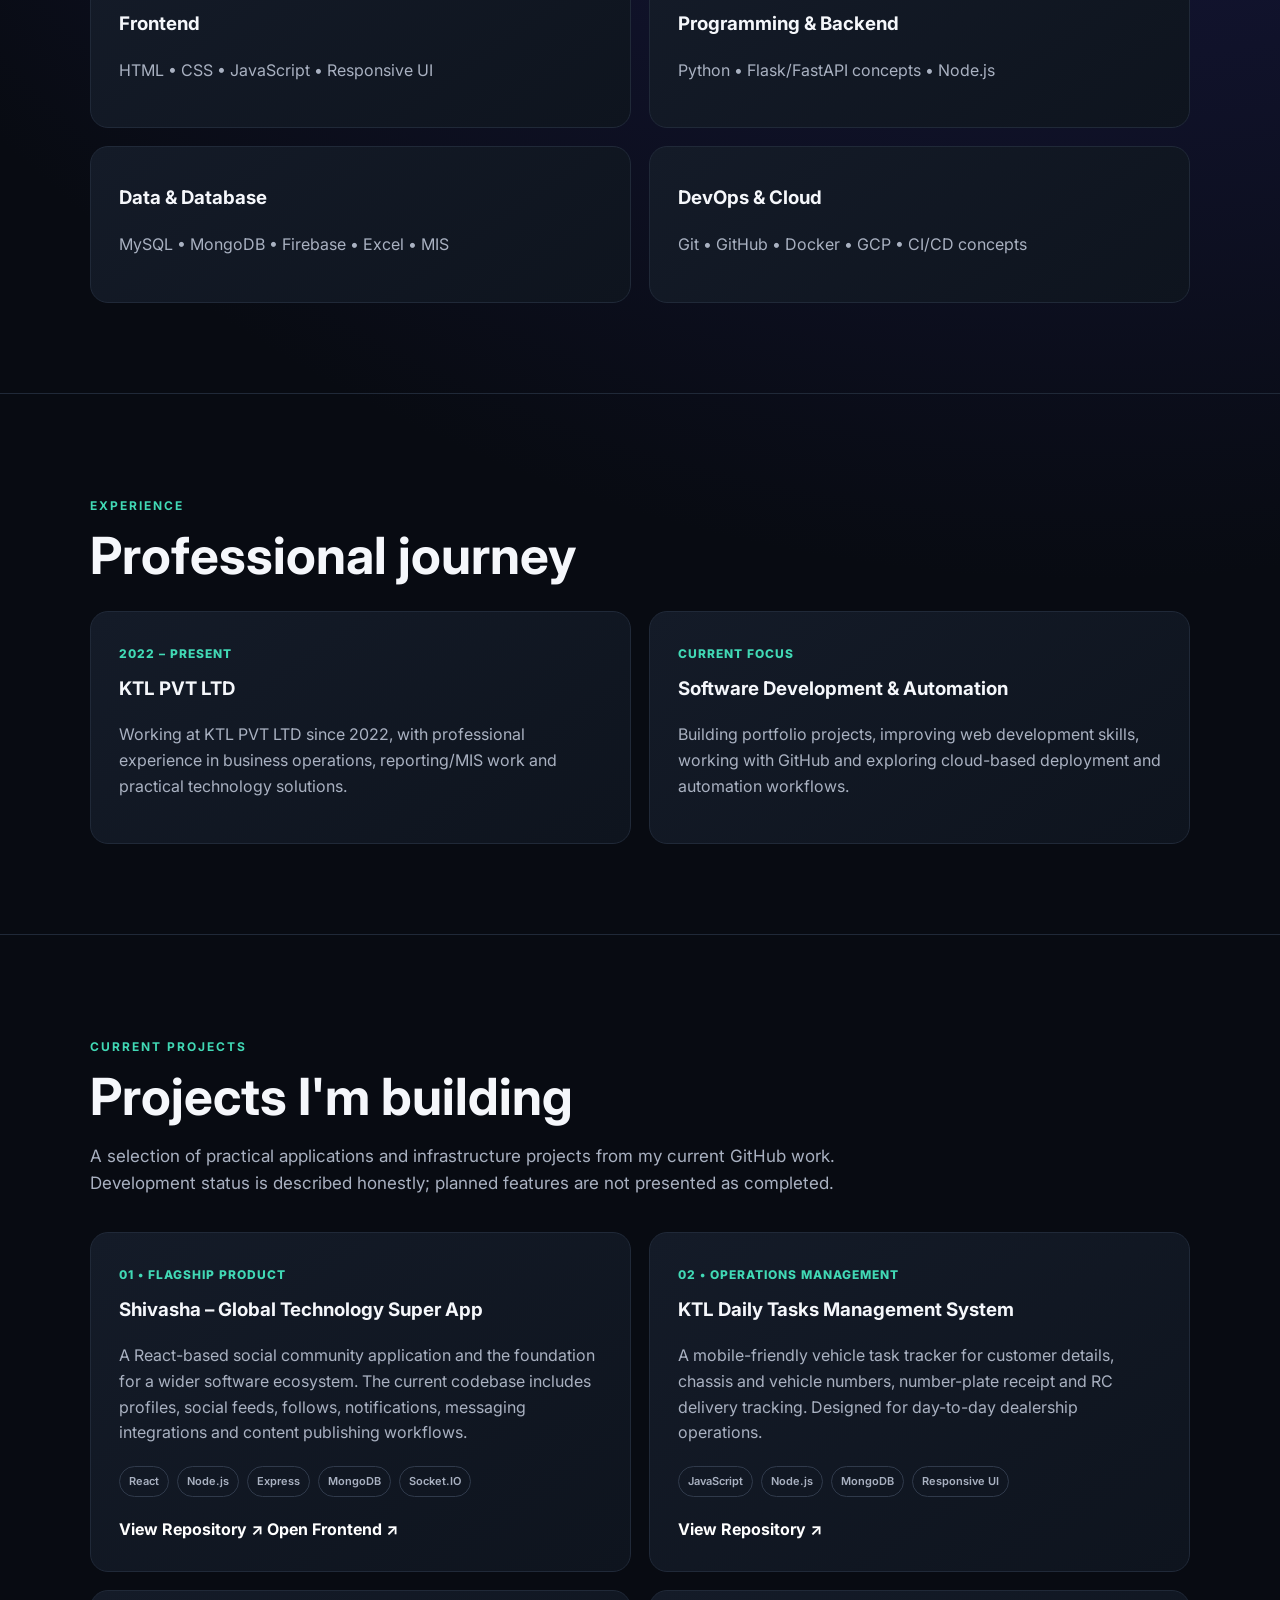
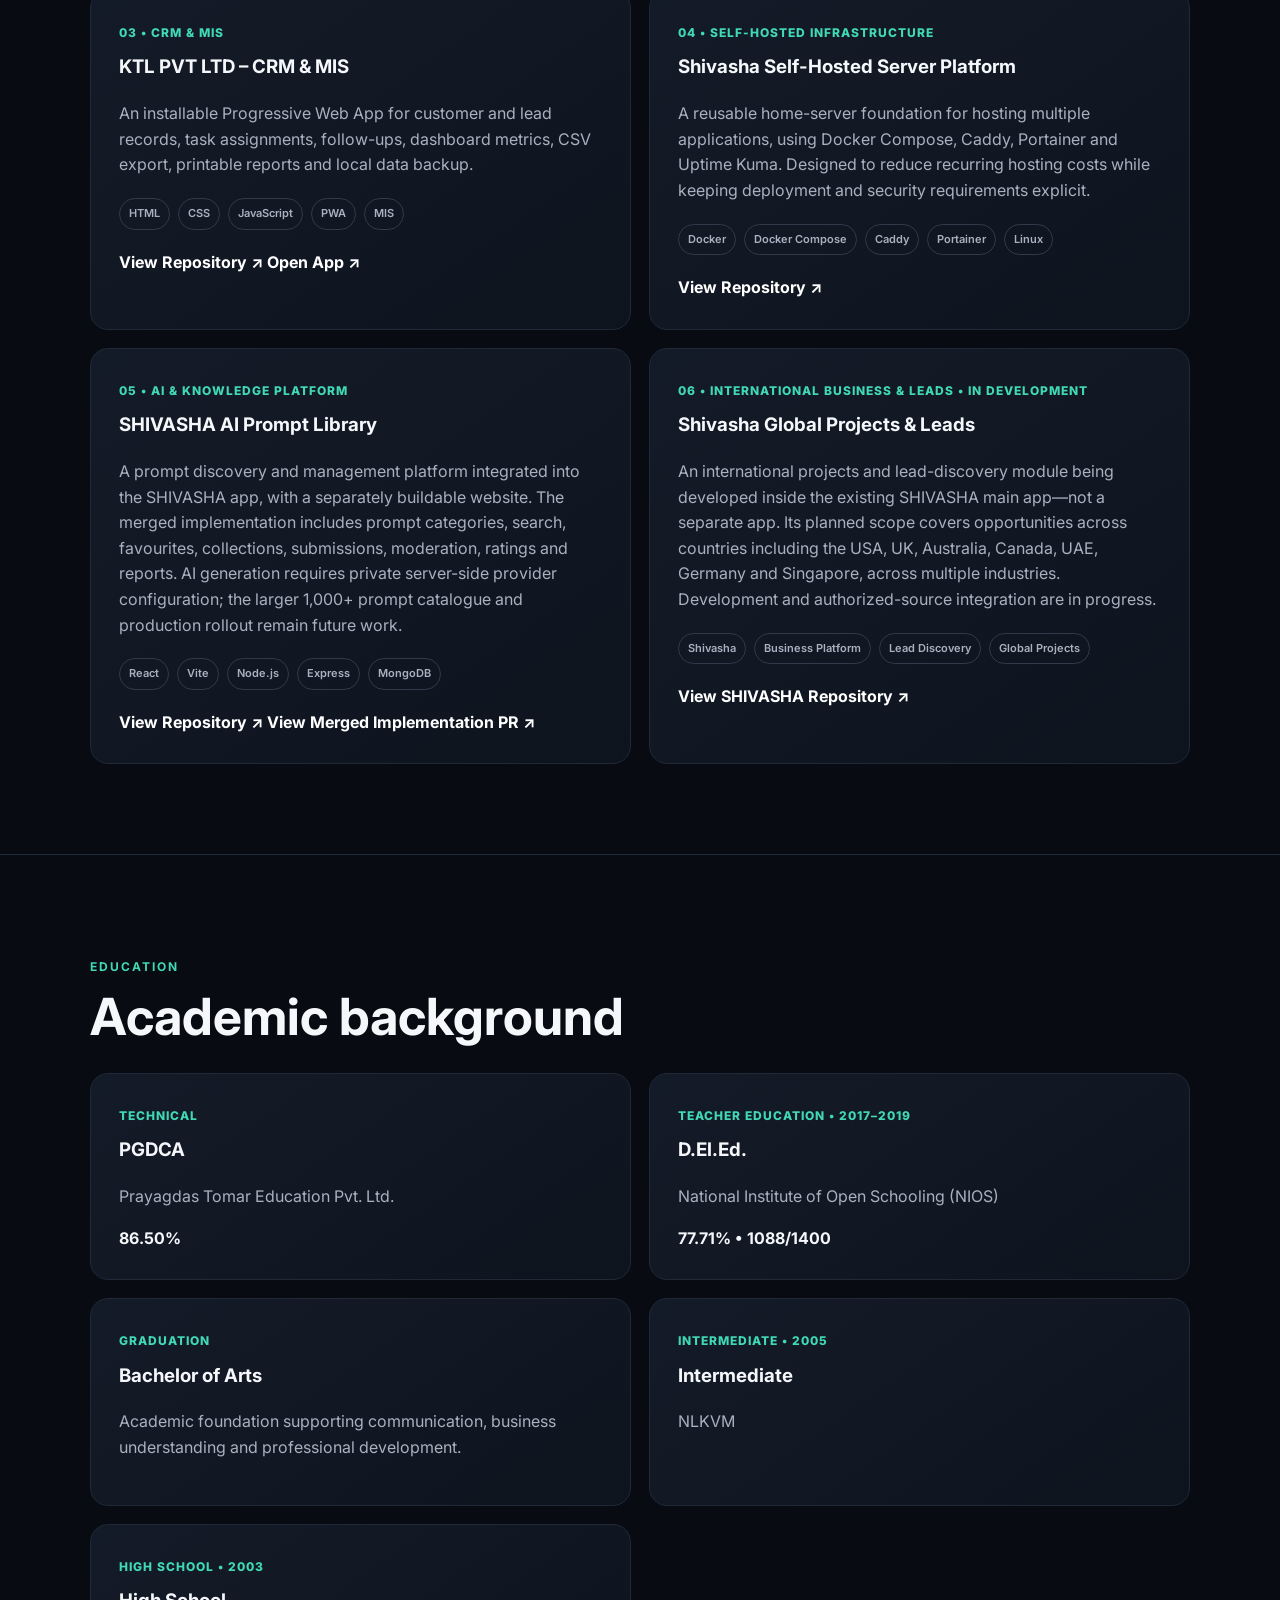
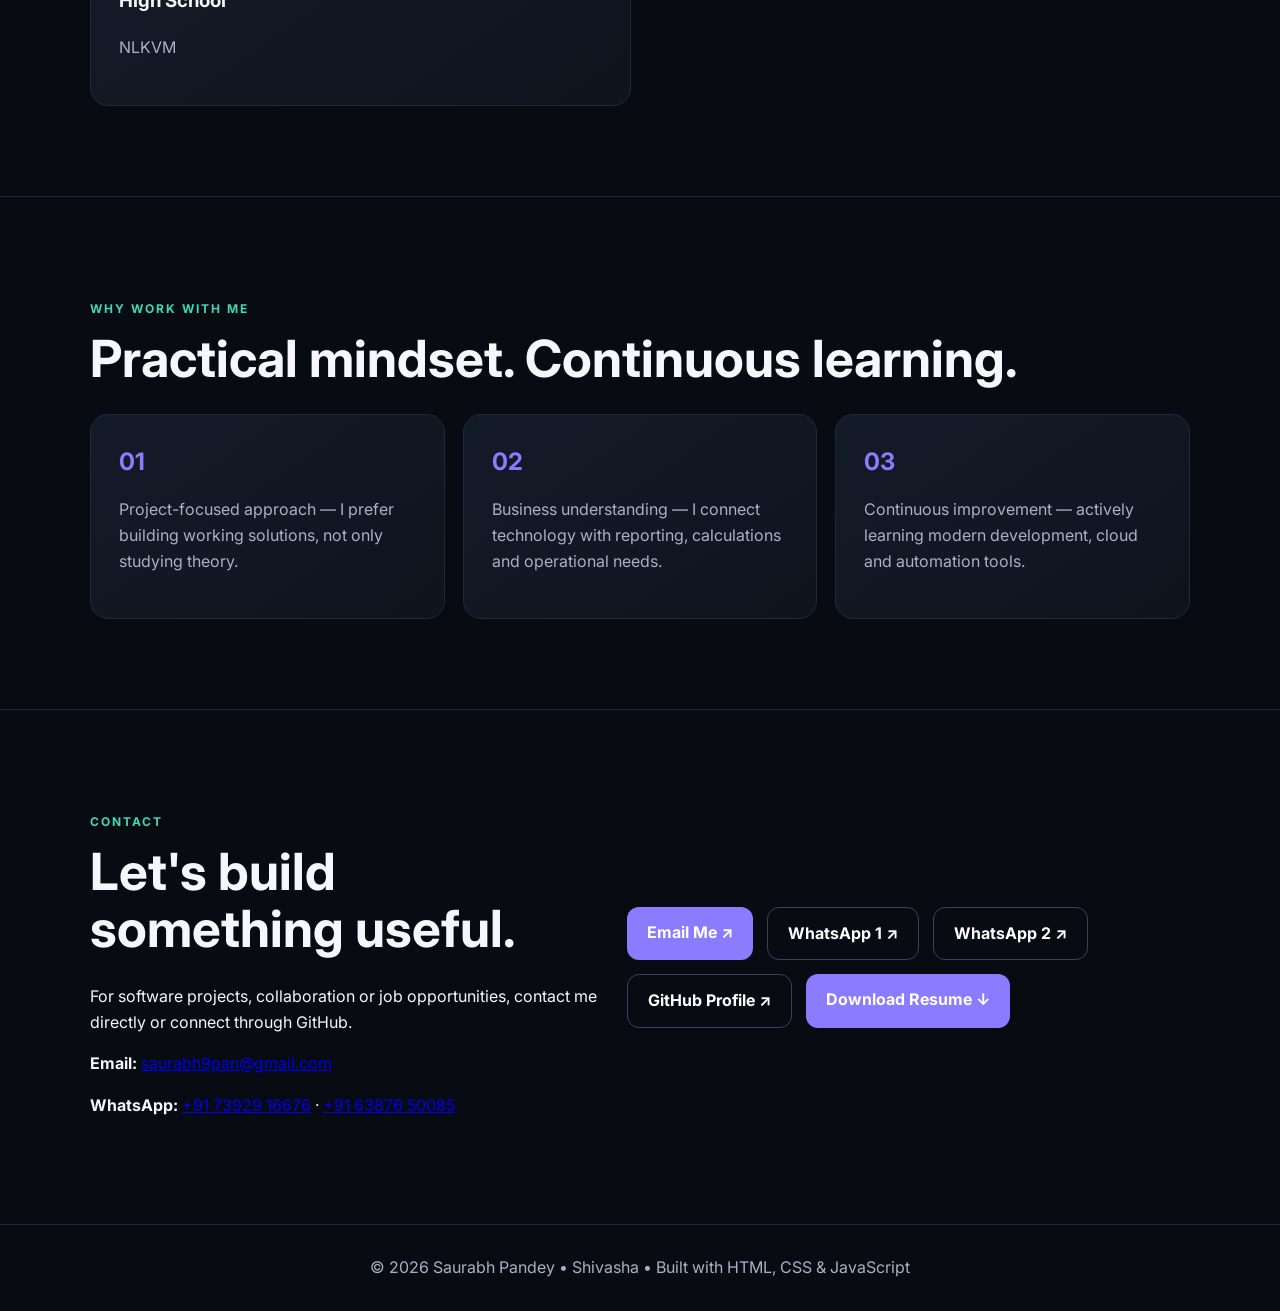
==== commit b264f815: "Add D.El.Ed. study period 2017-2019" ====
--- a/index.html
+++ b/index.html
@@ -119,7 +119,7 @@
   <p class="eyebrow">EDUCATION</p><h2>Academic background</h2>
   <div class="education-grid">
     <article><span>TECHNICAL</span><h3>PGDCA</h3><p>Prayagdas Tomar Education Pvt. Ltd.</p><strong>86.50%</strong></article>
-    <article><span>TEACHER EDUCATION</span><h3>D.El.Ed.</h3><p>National Institute of Open Schooling (NIOS)</p><strong>77.71% • 1088/1400</strong></article>
+    <article><span>TEACHER EDUCATION • 2017–2019</span><h3>D.El.Ed.</h3><p>National Institute of Open Schooling (NIOS)</p><strong>77.71% • 1088/1400</strong></article>
     <article><span>GRADUATION</span><h3>Bachelor of Arts</h3><p>Academic foundation supporting communication, business understanding and professional development.</p></article>
     <article><span>INTERMEDIATE • 2005</span><h3>Intermediate</h3><p>NLKVM</p></article>
     <article><span>HIGH SCHOOL • 2003</span><h3>High School</h3><p>NLKVM</p></article>
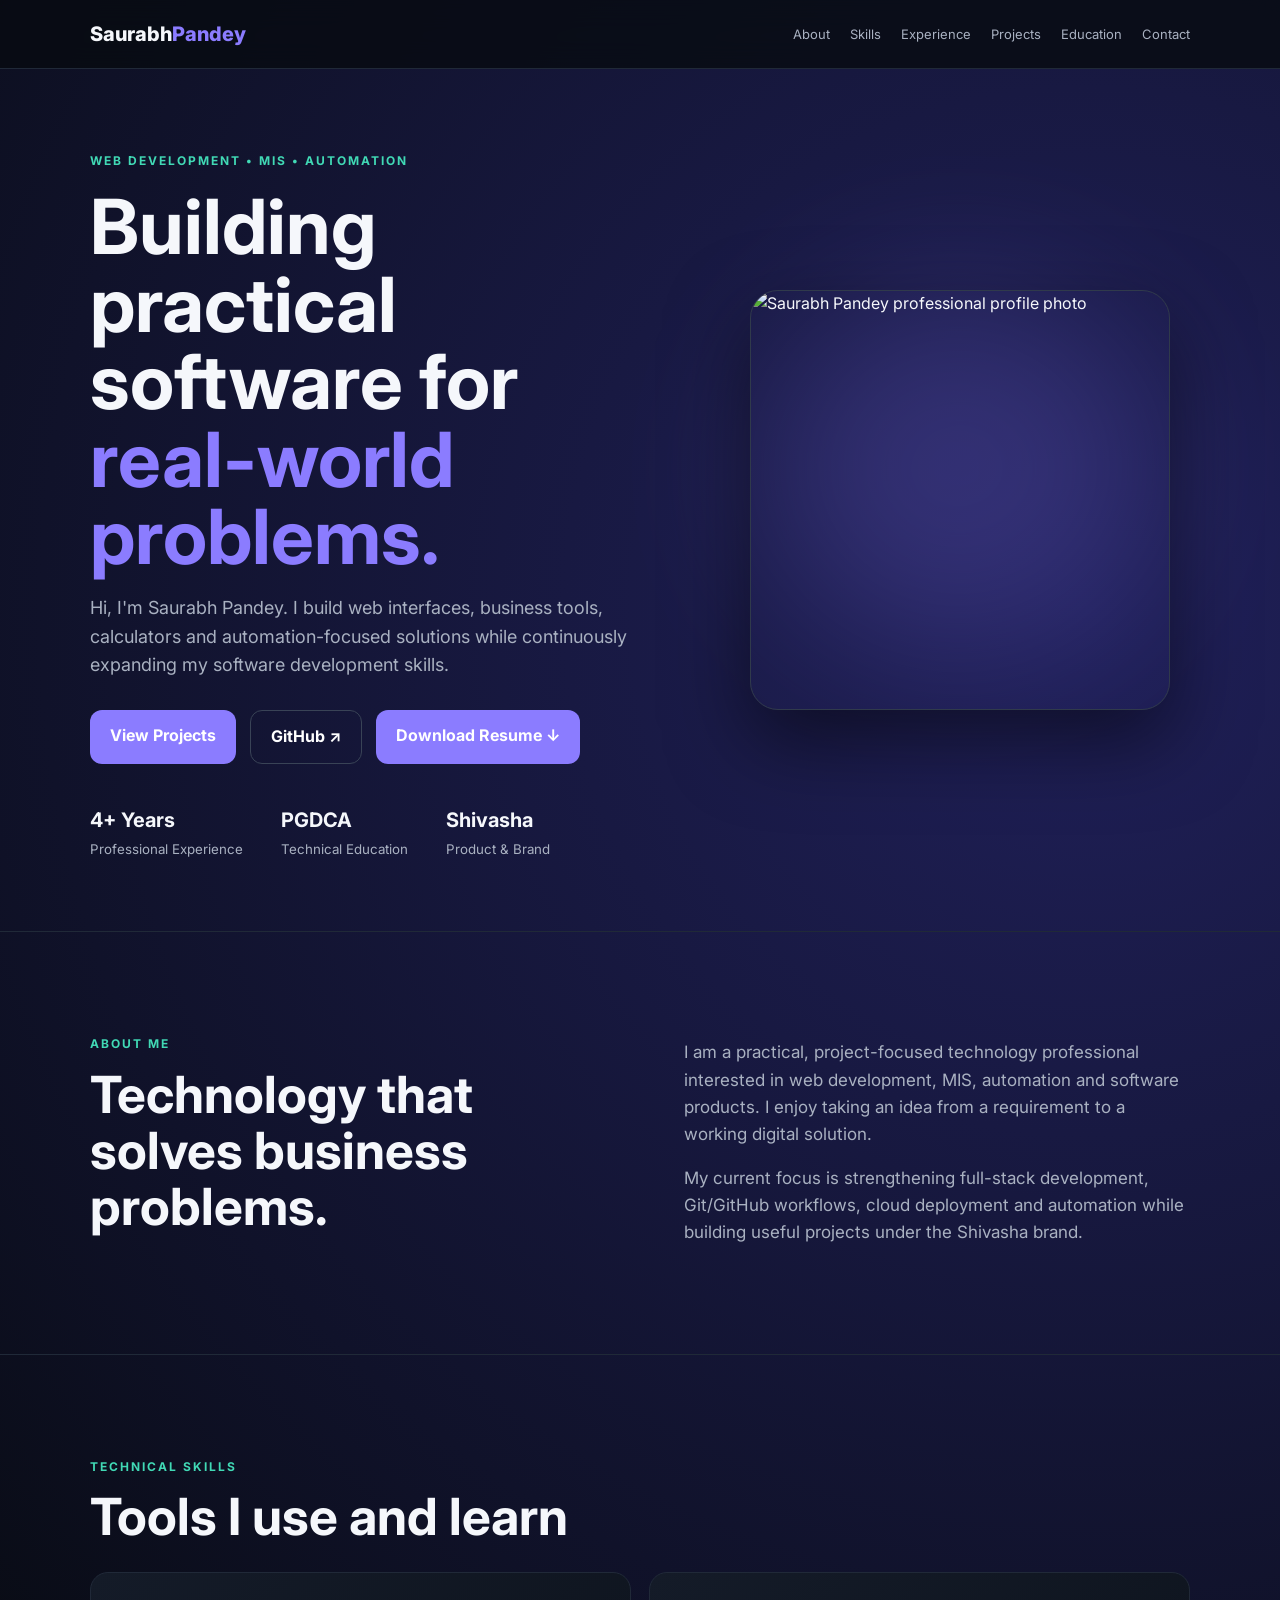
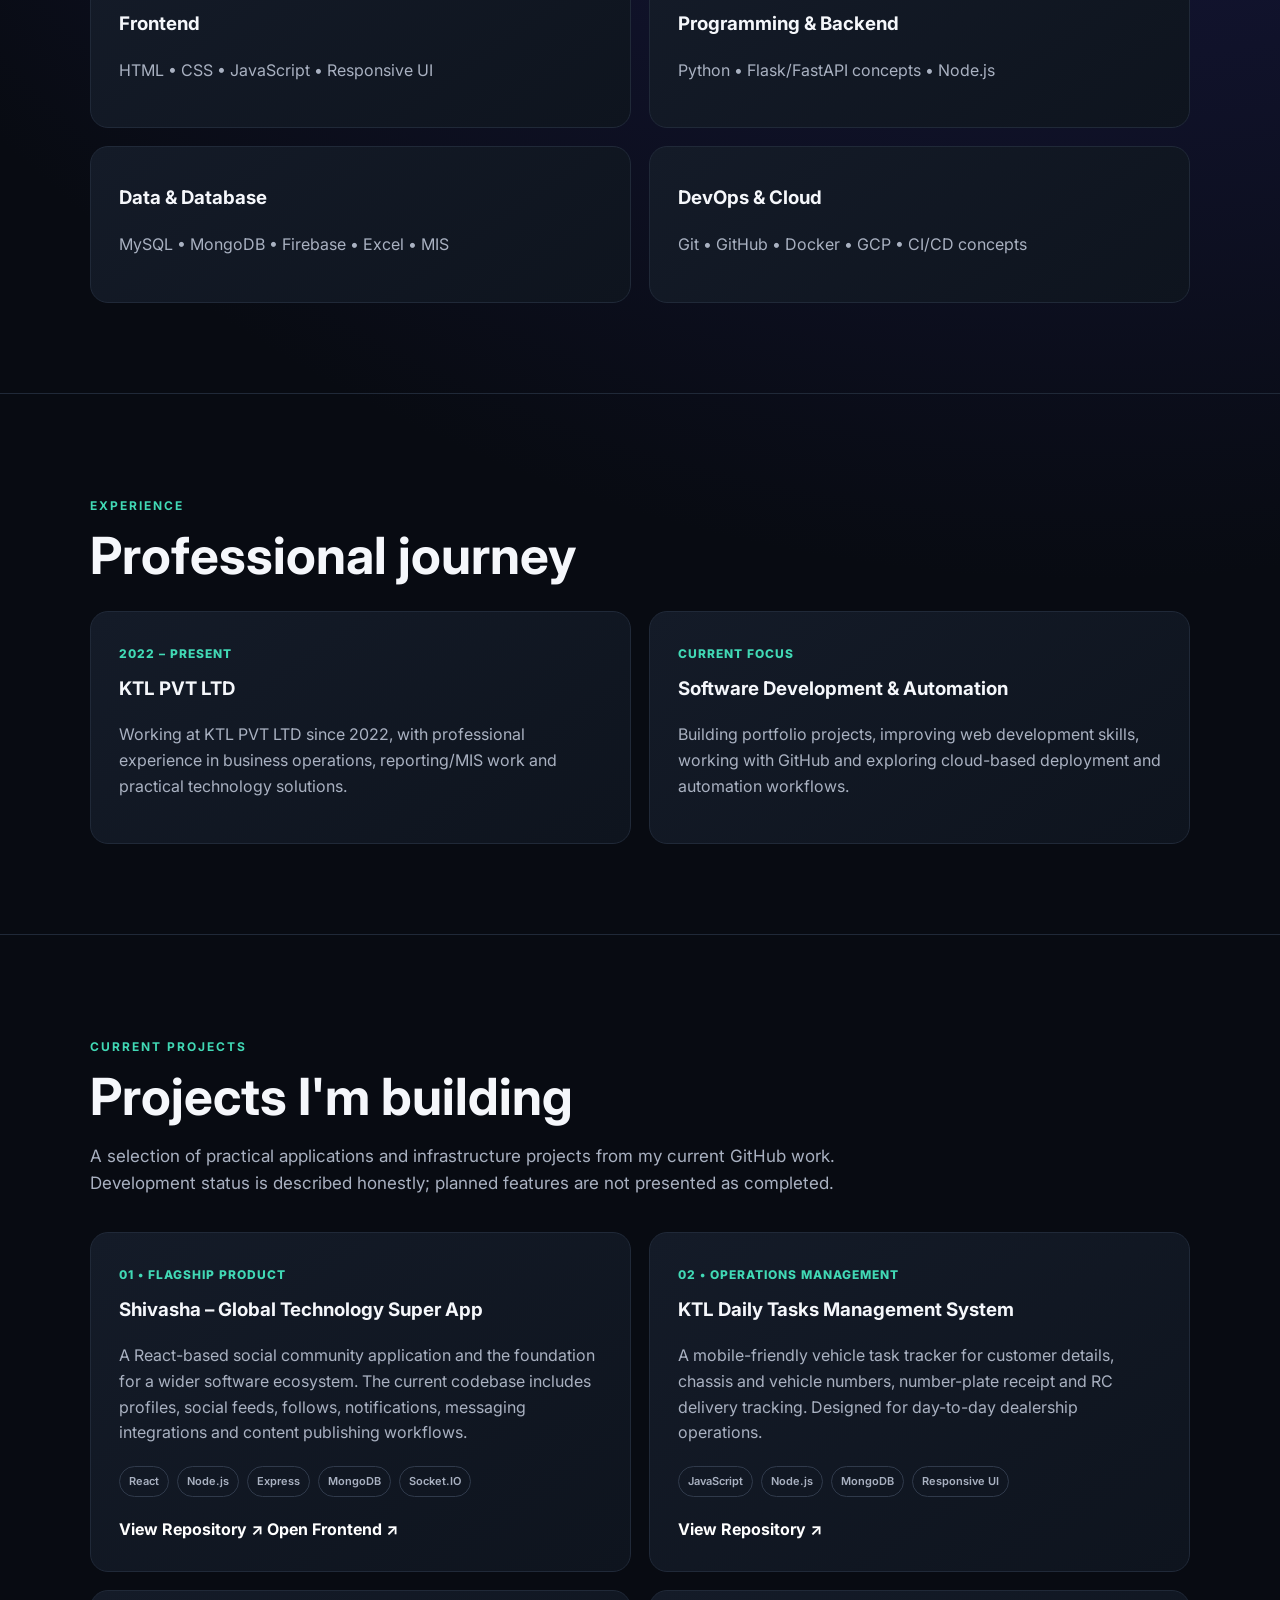
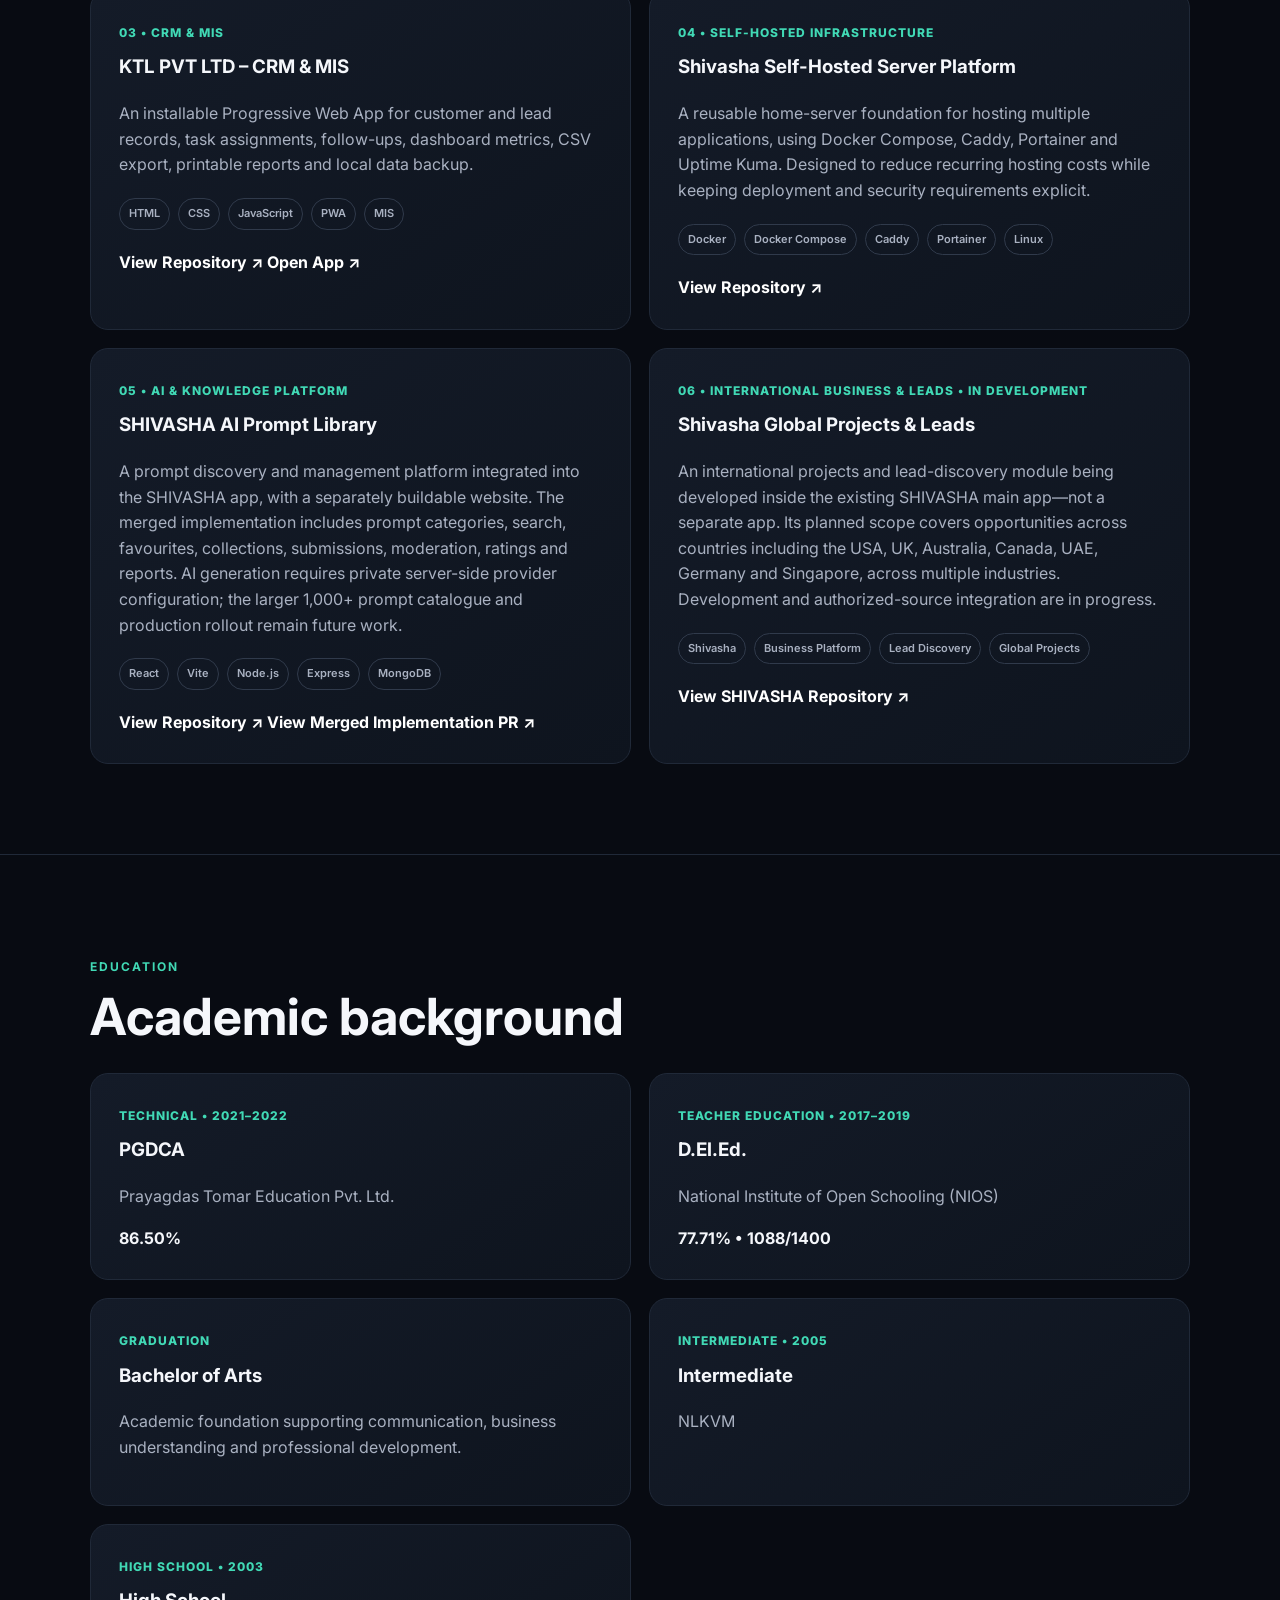
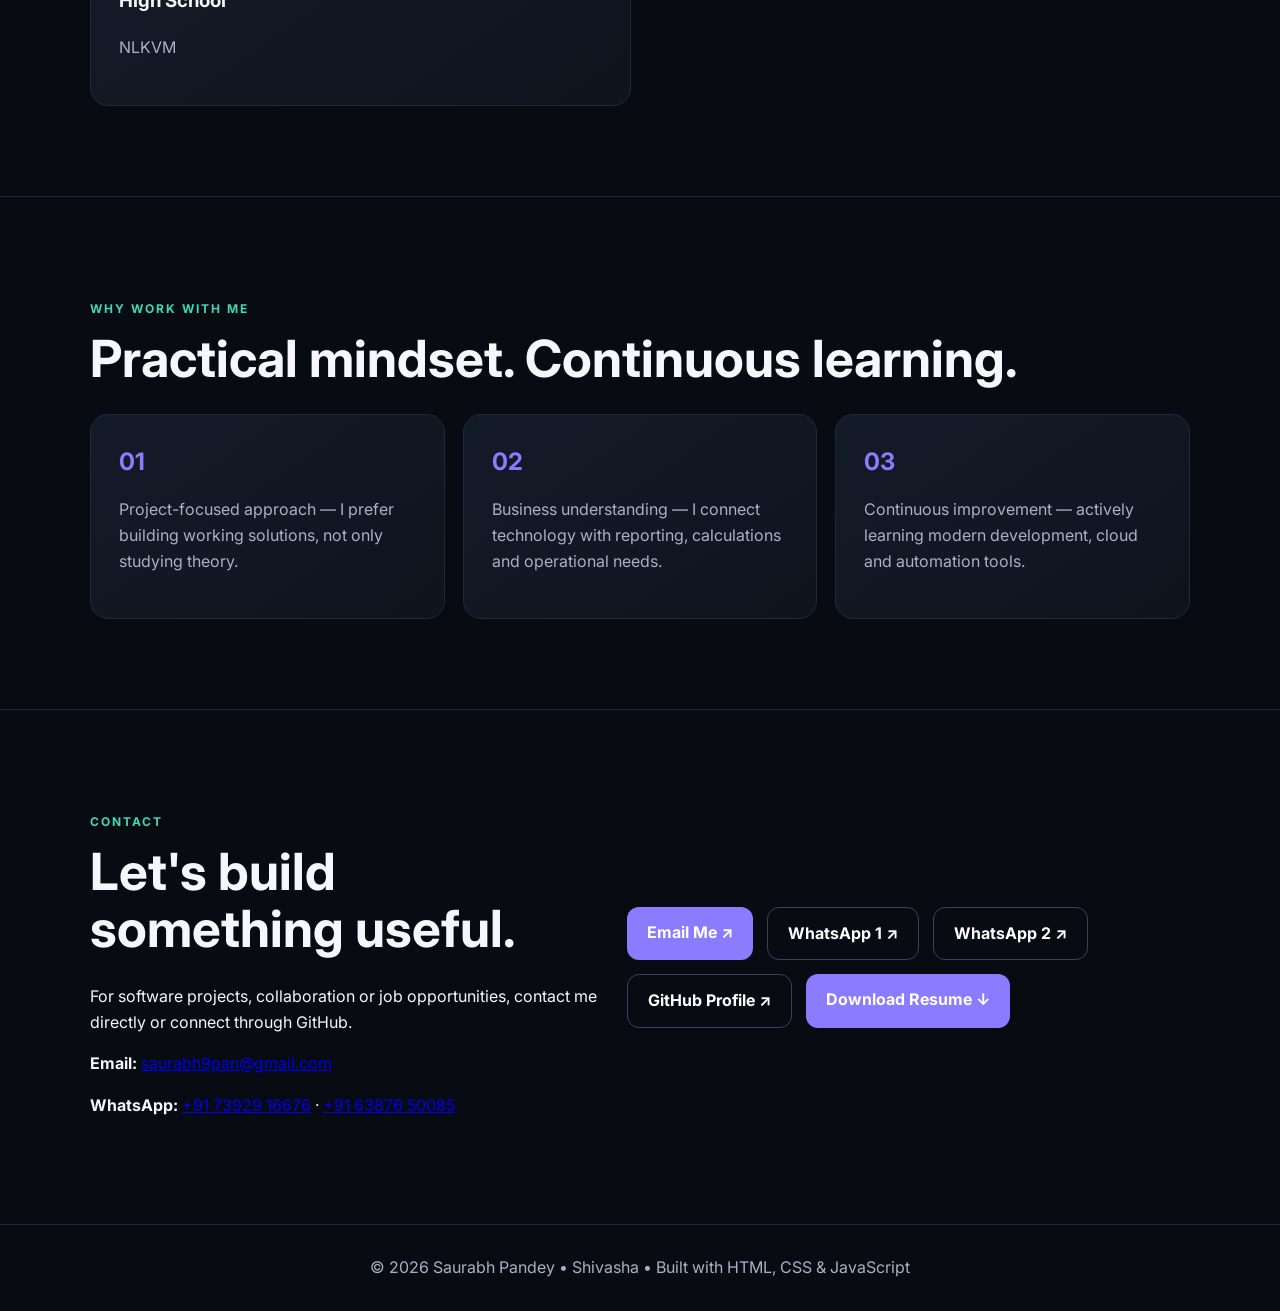
==== commit fca6fc4d: "Add PGDCA study period to portfolio" ====
--- a/index.html
+++ b/index.html
@@ -118,7 +118,7 @@
 <section id="education" class="section">
   <p class="eyebrow">EDUCATION</p><h2>Academic background</h2>
   <div class="education-grid">
-    <article><span>TECHNICAL</span><h3>PGDCA</h3><p>Prayagdas Tomar Education Pvt. Ltd.</p><strong>86.50%</strong></article>
+    <article><span>TECHNICAL • 2021–2022</span><h3>PGDCA</h3><p>Prayagdas Tomar Education Pvt. Ltd.</p><strong>86.50%</strong></article>
     <article><span>TEACHER EDUCATION • 2017–2019</span><h3>D.El.Ed.</h3><p>National Institute of Open Schooling (NIOS)</p><strong>77.71% • 1088/1400</strong></article>
     <article><span>GRADUATION</span><h3>Bachelor of Arts</h3><p>Academic foundation supporting communication, business understanding and professional development.</p></article>
     <article><span>INTERMEDIATE • 2005</span><h3>Intermediate</h3><p>NLKVM</p></article>
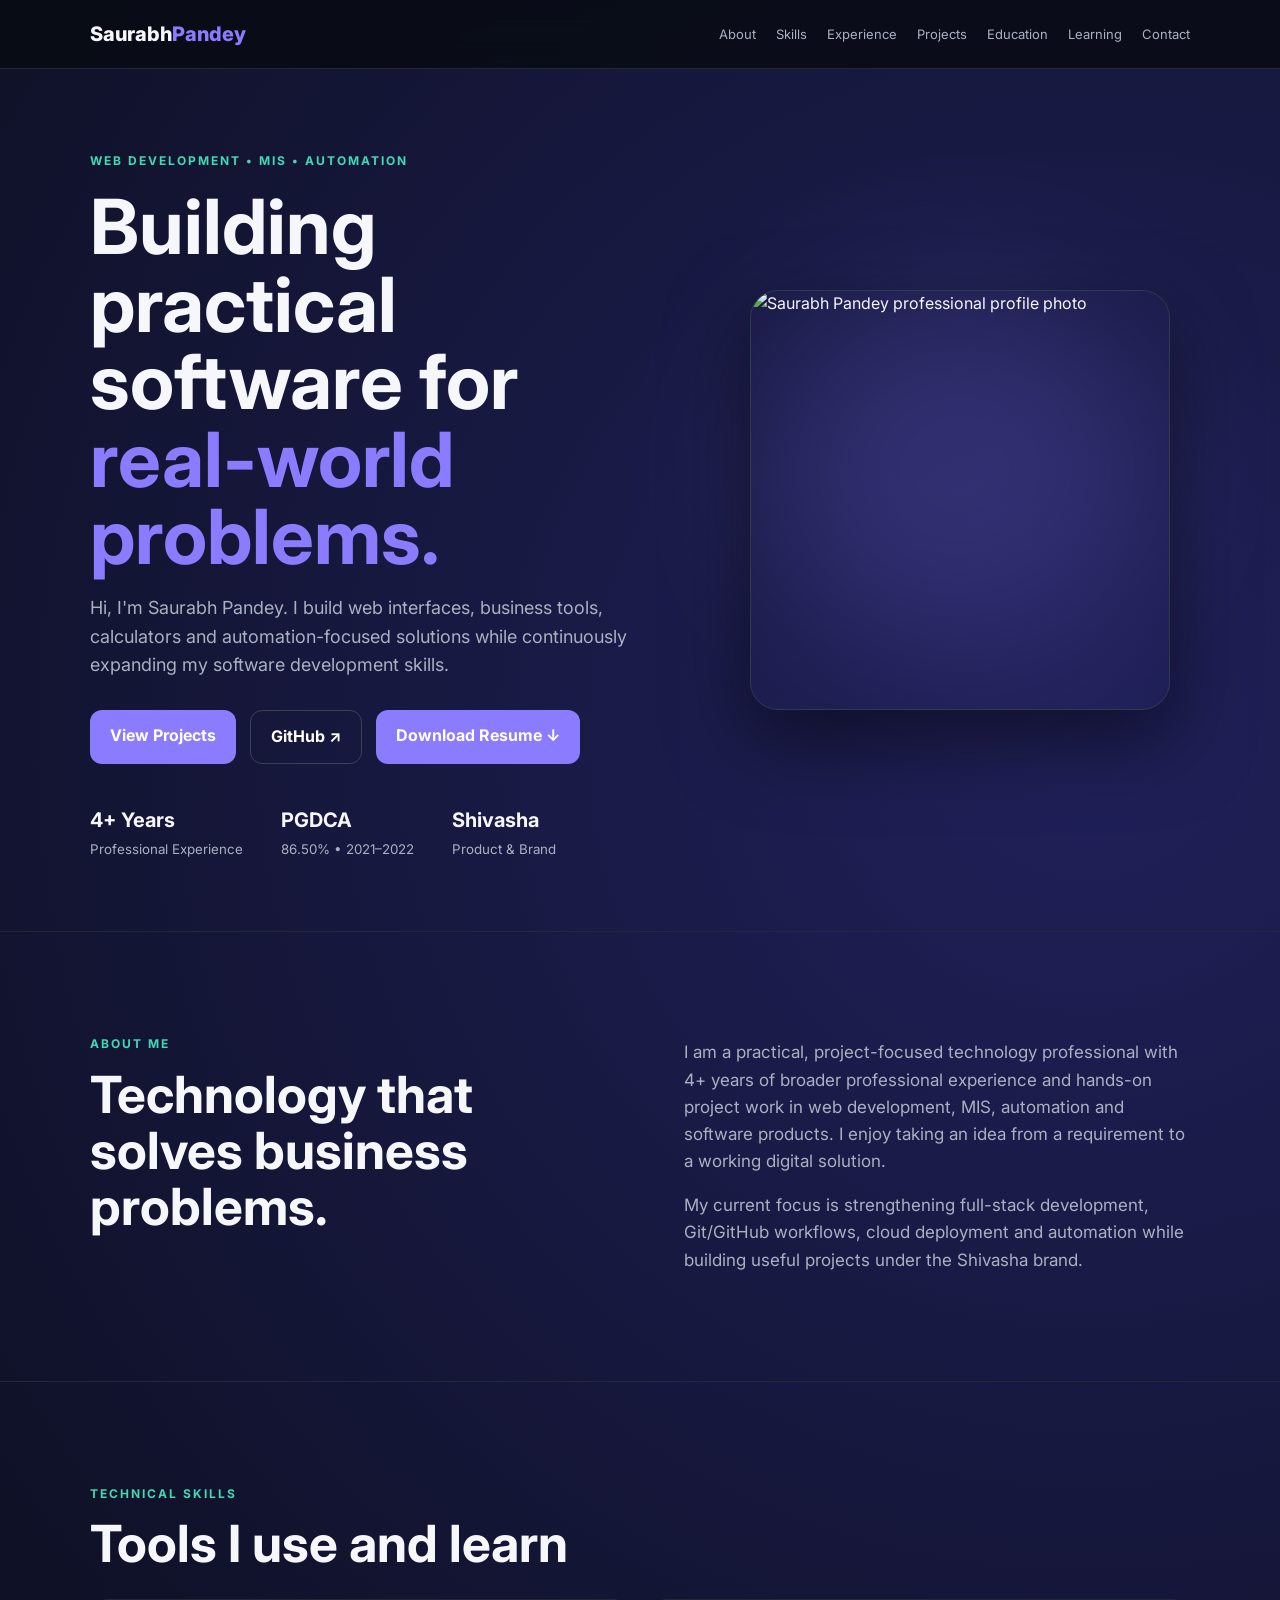
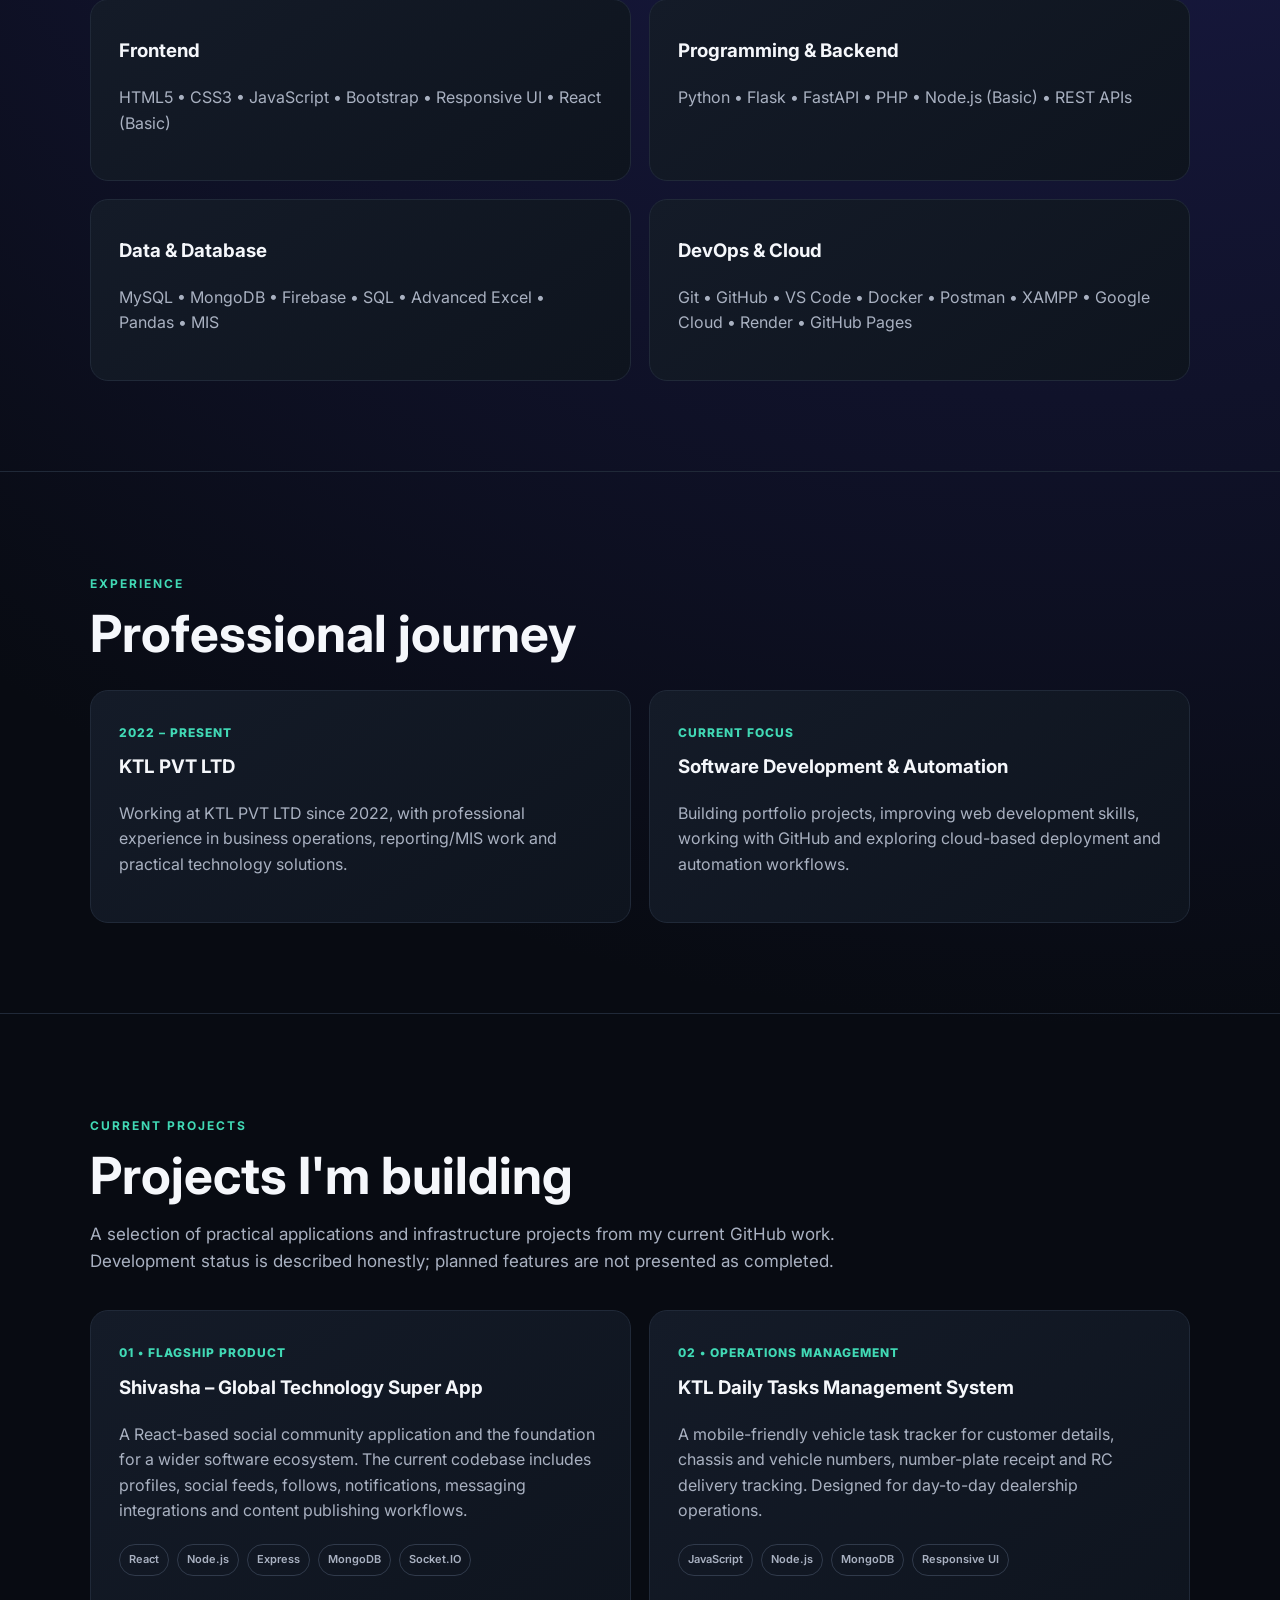
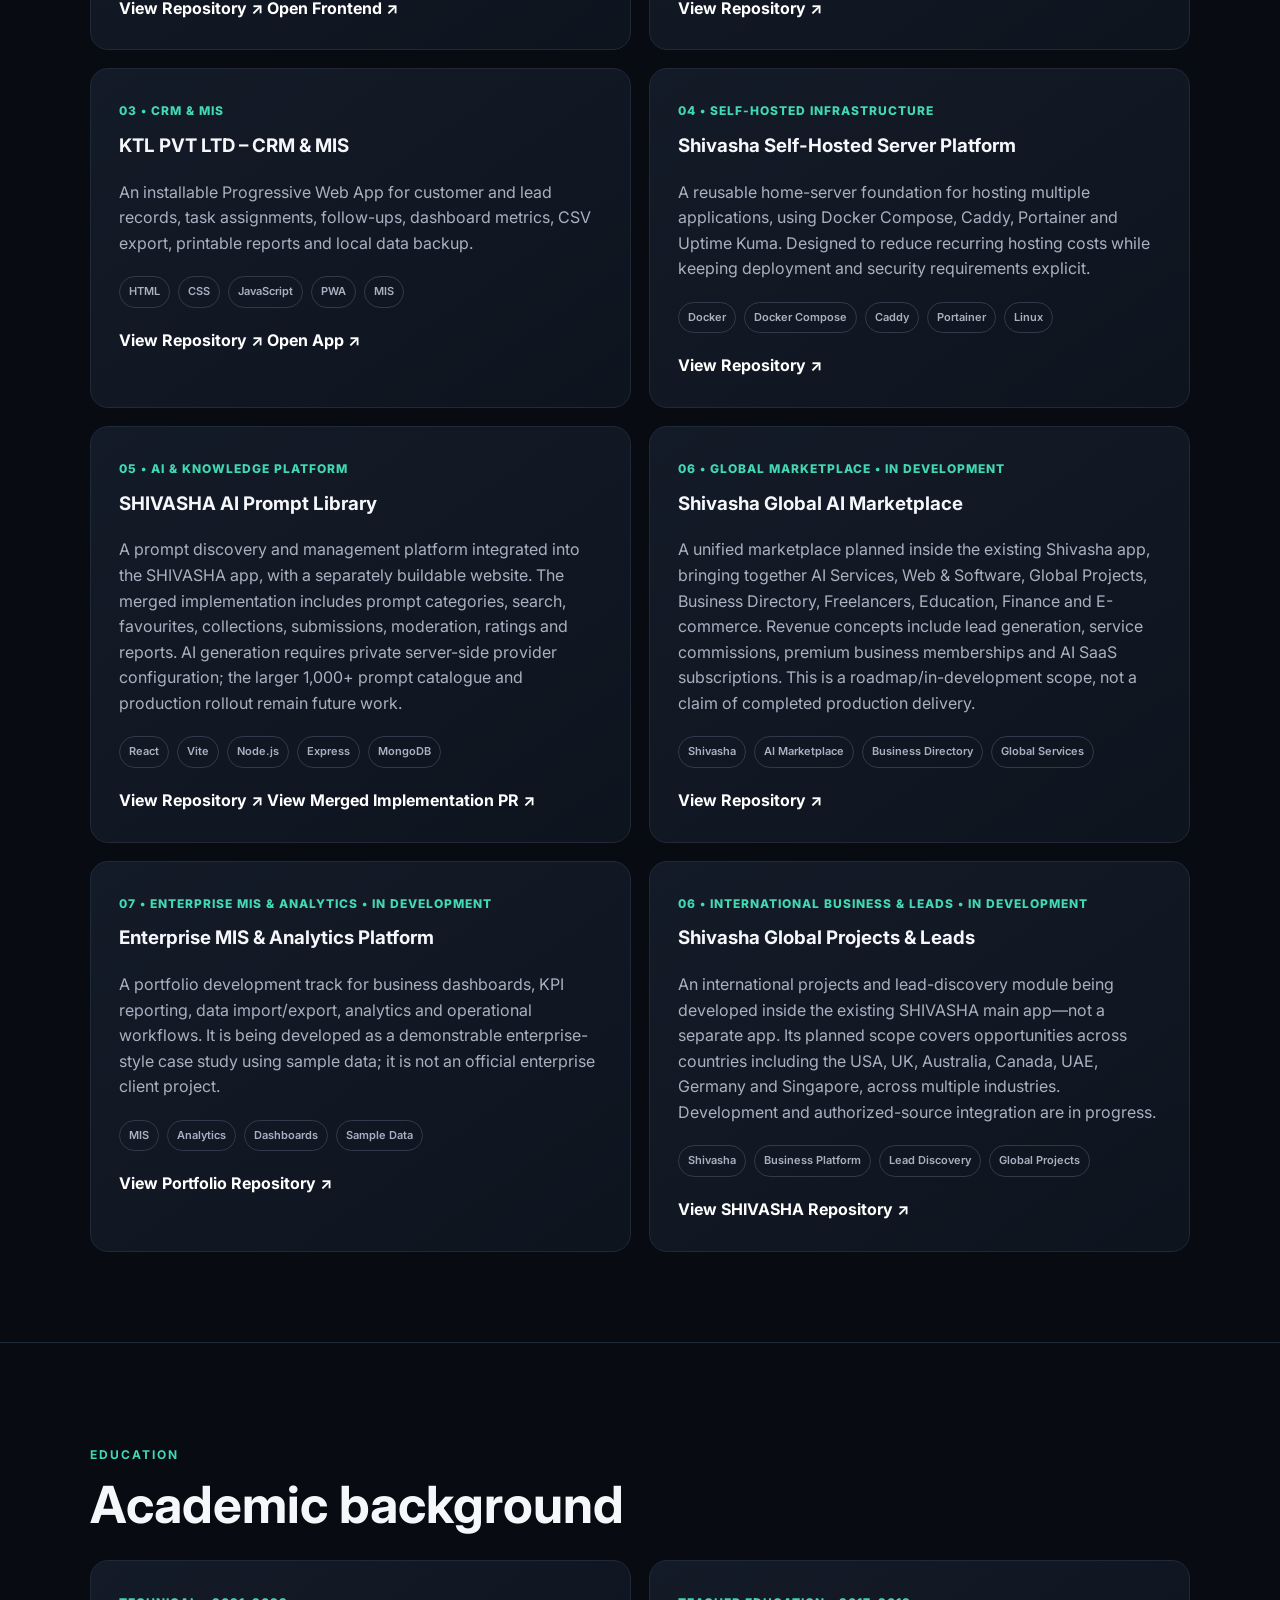
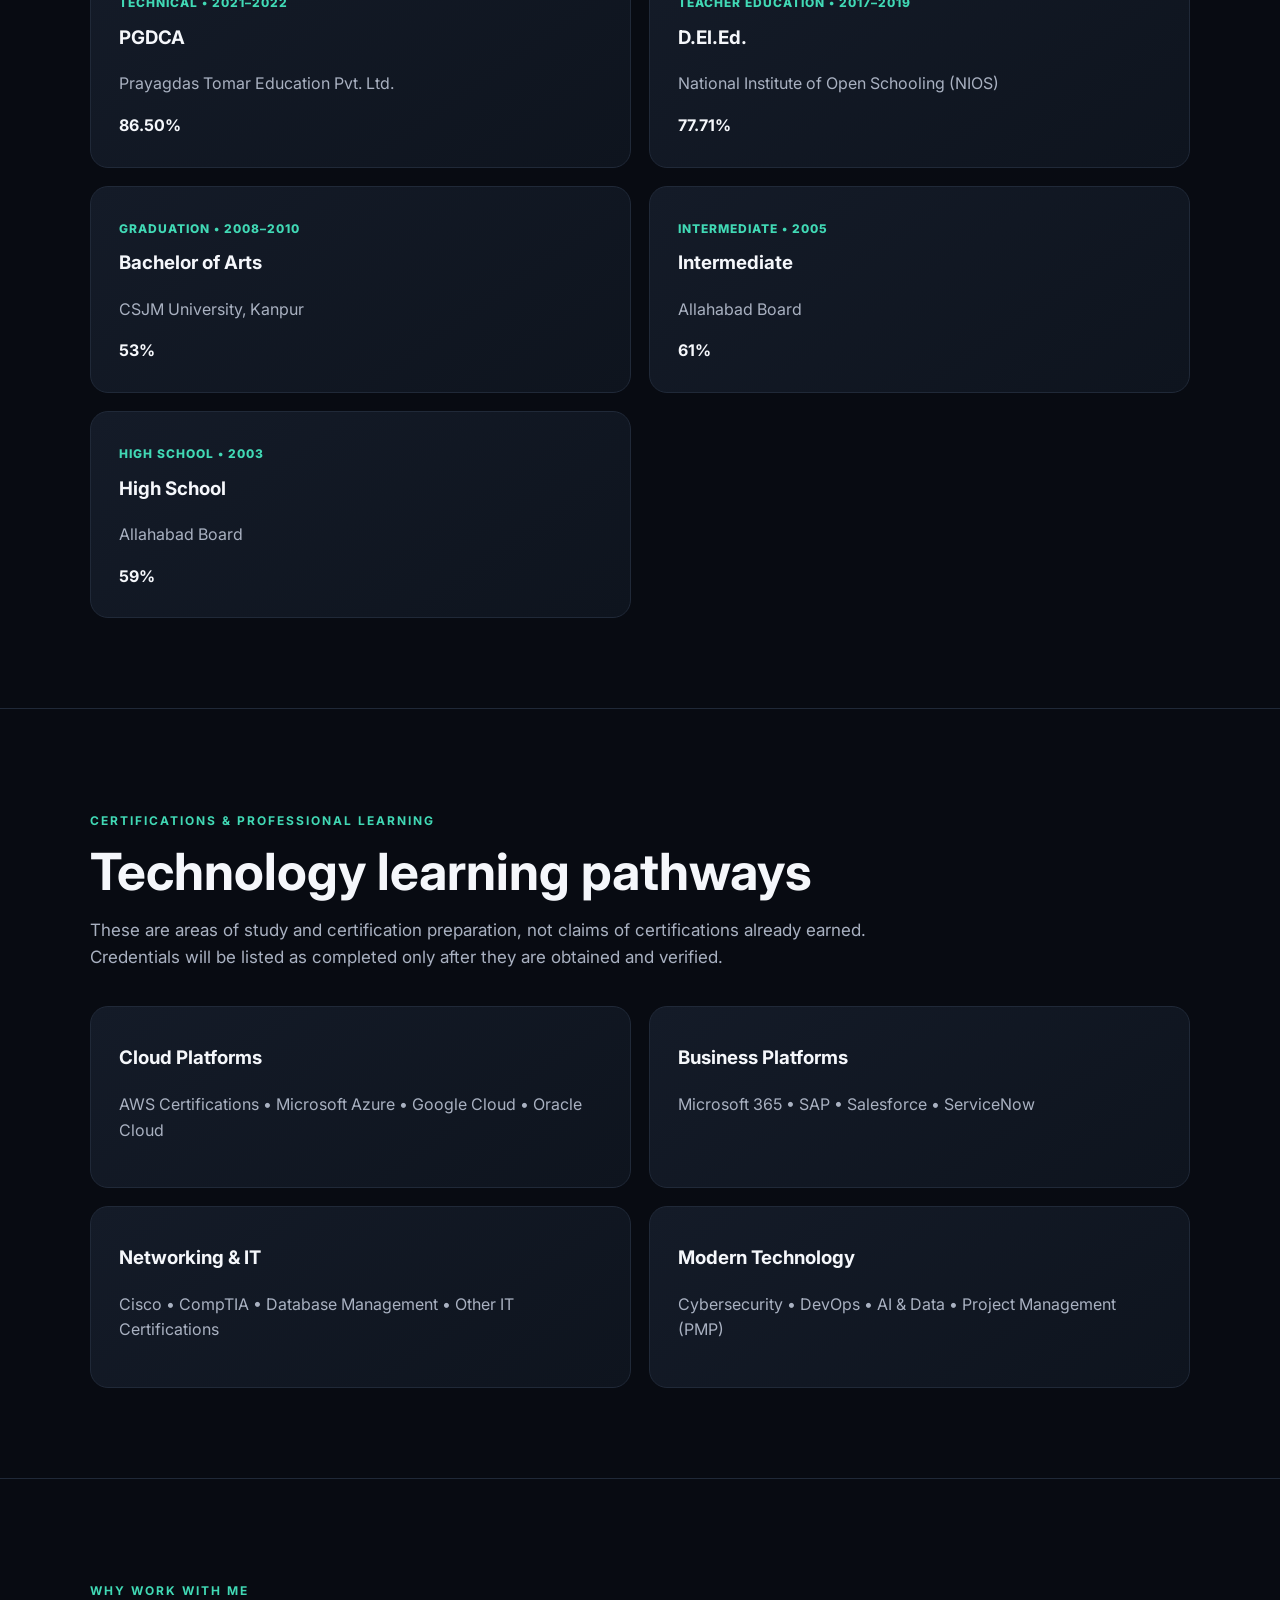
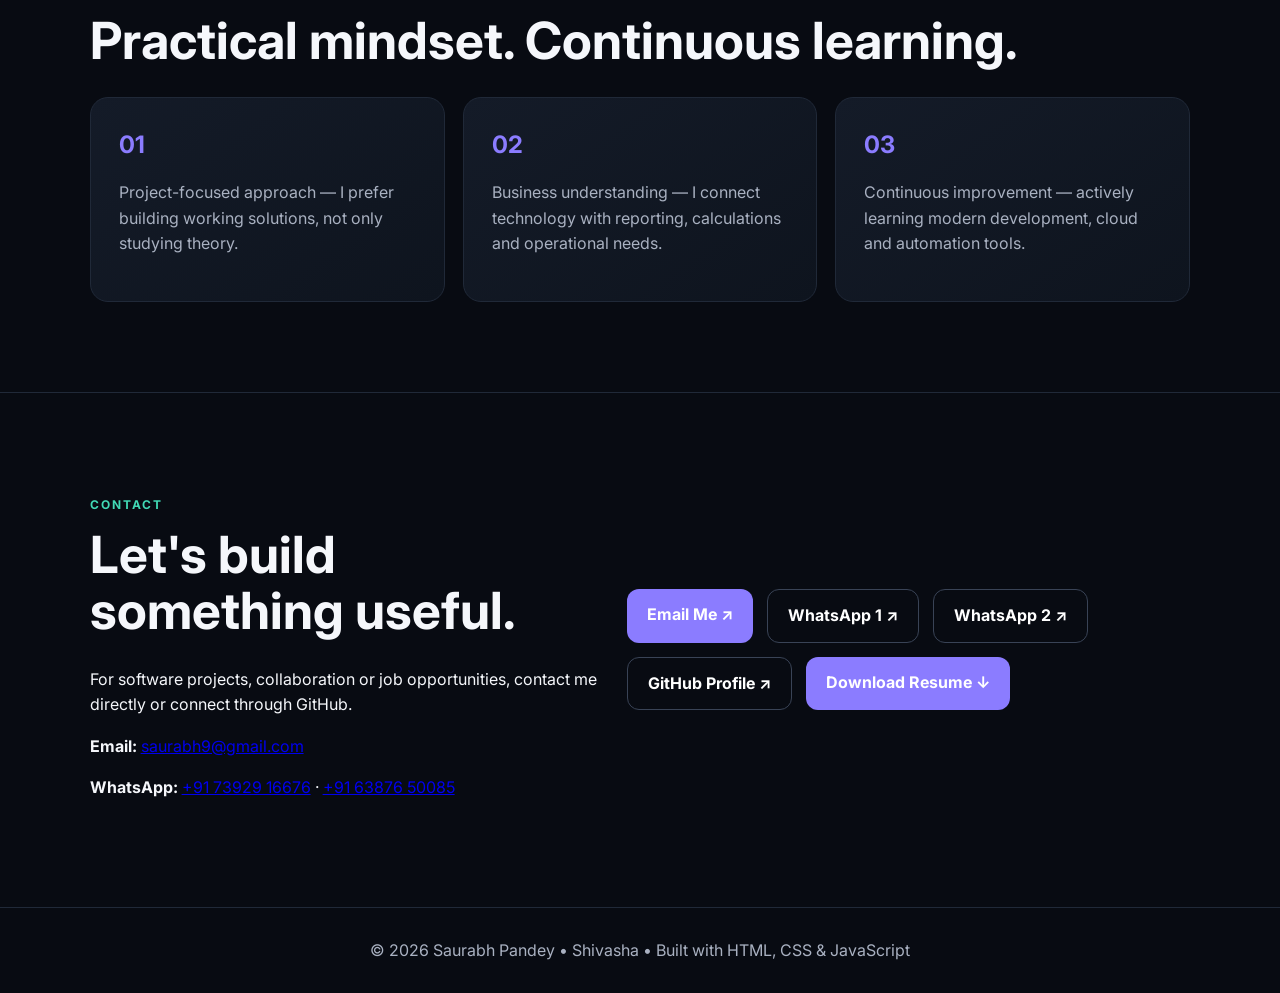
==== commit b444963c: "Update portfolio with latest resume, projects and learning pathways" ====
--- a/index.html
+++ b/index.html
@@ -16,7 +16,7 @@
 <header class="nav">
   <a class="brand" href="#home">Saurabh<span>Pandey</span></a>
   <nav>
-    <a href="#about">About</a><a href="#skills">Skills</a><a href="#experience">Experience</a><a href="#projects">Projects</a><a href="#education">Education</a><a href="#contact">Contact</a>
+    <a href="#about">About</a><a href="#skills">Skills</a><a href="#experience">Experience</a><a href="#projects">Projects</a><a href="#education">Education</a><a href="#certifications">Learning</a><a href="#contact">Contact</a>
   </nav>
 </header>
 
@@ -29,11 +29,11 @@
     <div class="actions">
       <a class="btn primary" href="#projects">View Projects</a>
       <a class="btn ghost" href="https://github.com/devops-saurabhpandey" target="_blank" rel="noopener">GitHub ↗</a>
-      <a class="btn primary" href="Saurabh_Pandey_ATS_Resume_Updated.pdf" download>Download Resume ↓</a>
+      <a class="btn primary" href="Saurabh_Pandey_ATS_Resume_Final.pdf" download>Download Resume ↓</a>
     </div>
     <div class="stats">
       <div><strong>4+ Years</strong><small>Professional Experience</small></div>
-      <div><strong>PGDCA</strong><small>Technical Education</small></div>
+      <div><strong>PGDCA</strong><small>86.50% • 2021–2022</small></div>
       <div><strong>Shivasha</strong><small>Product & Brand</small></div>
     </div>
   </div>
@@ -46,7 +46,7 @@
 <section id="about" class="section split">
   <div><p class="eyebrow">ABOUT ME</p><h2>Technology that solves business problems.</h2></div>
   <div class="text">
-    <p>I am a practical, project-focused technology professional interested in web development, MIS, automation and software products. I enjoy taking an idea from a requirement to a working digital solution.</p>
+    <p>I am a practical, project-focused technology professional with 4+ years of broader professional experience and hands-on project work in web development, MIS, automation and software products. I enjoy taking an idea from a requirement to a working digital solution.</p>
     <p>My current focus is strengthening full-stack development, Git/GitHub workflows, cloud deployment and automation while building useful projects under the Shivasha brand.</p>
   </div>
 </section>
@@ -54,10 +54,10 @@
 <section id="skills" class="section">
   <p class="eyebrow">TECHNICAL SKILLS</p><h2>Tools I use and learn</h2>
   <div class="skill-groups">
-    <div><h3>Frontend</h3><p>HTML • CSS • JavaScript • Responsive UI</p></div>
-    <div><h3>Programming & Backend</h3><p>Python • Flask/FastAPI concepts • Node.js</p></div>
-    <div><h3>Data & Database</h3><p>MySQL • MongoDB • Firebase • Excel • MIS</p></div>
-    <div><h3>DevOps & Cloud</h3><p>Git • GitHub • Docker • GCP • CI/CD concepts</p></div>
+    <div><h3>Frontend</h3><p>HTML5 • CSS3 • JavaScript • Bootstrap • Responsive UI • React (Basic)</p></div>
+    <div><h3>Programming & Backend</h3><p>Python • Flask • FastAPI • PHP • Node.js (Basic) • REST APIs</p></div>
+    <div><h3>Data & Database</h3><p>MySQL • MongoDB • Firebase • SQL • Advanced Excel • Pandas • MIS</p></div>
+    <div><h3>DevOps & Cloud</h3><p>Git • GitHub • VS Code • Docker • Postman • XAMPP • Google Cloud • Render • GitHub Pages</p></div>
   </div>
 </section>
 
@@ -107,6 +107,18 @@
       <a href="https://github.com/devops-saurabhpandey/shivasha/pull/68" target="_blank" rel="noopener">View Merged Implementation PR ↗</a>
     </article>
     <article class="project">
+      <span>06 • GLOBAL MARKETPLACE • IN DEVELOPMENT</span><h3>Shivasha Global AI Marketplace</h3>
+      <p>A unified marketplace planned inside the existing Shivasha app, bringing together AI Services, Web & Software, Global Projects, Business Directory, Freelancers, Education, Finance and E-commerce. Revenue concepts include lead generation, service commissions, premium business memberships and AI SaaS subscriptions. This is a roadmap/in-development scope, not a claim of completed production delivery.</p>
+      <div class="tags"><b>Shivasha</b><b>AI Marketplace</b><b>Business Directory</b><b>Global Services</b></div>
+      <a href="https://github.com/devops-saurabhpandey/shivasha" target="_blank" rel="noopener">View Repository ↗</a>
+    </article>
+    <article class="project">
+      <span>07 • ENTERPRISE MIS & ANALYTICS • IN DEVELOPMENT</span><h3>Enterprise MIS & Analytics Platform</h3>
+      <p>A portfolio development track for business dashboards, KPI reporting, data import/export, analytics and operational workflows. It is being developed as a demonstrable enterprise-style case study using sample data; it is not an official enterprise client project.</p>
+      <div class="tags"><b>MIS</b><b>Analytics</b><b>Dashboards</b><b>Sample Data</b></div>
+      <a href="https://github.com/devops-saurabhpandey/My-portfolio-" target="_blank" rel="noopener">View Portfolio Repository ↗</a>
+    </article>
+    <article class="project">
       <span>06 • INTERNATIONAL BUSINESS & LEADS • IN DEVELOPMENT</span><h3>Shivasha Global Projects & Leads</h3>
       <p>An international projects and lead-discovery module being developed inside the existing SHIVASHA main app—not a separate app. Its planned scope covers opportunities across countries including the USA, UK, Australia, Canada, UAE, Germany and Singapore, across multiple industries. Development and authorized-source integration are in progress.</p>
       <div class="tags"><b>Shivasha</b><b>Business Platform</b><b>Lead Discovery</b><b>Global Projects</b></div>
@@ -119,10 +131,21 @@
   <p class="eyebrow">EDUCATION</p><h2>Academic background</h2>
   <div class="education-grid">
     <article><span>TECHNICAL • 2021–2022</span><h3>PGDCA</h3><p>Prayagdas Tomar Education Pvt. Ltd.</p><strong>86.50%</strong></article>
-    <article><span>TEACHER EDUCATION • 2017–2019</span><h3>D.El.Ed.</h3><p>National Institute of Open Schooling (NIOS)</p><strong>77.71% • 1088/1400</strong></article>
-    <article><span>GRADUATION</span><h3>Bachelor of Arts</h3><p>Academic foundation supporting communication, business understanding and professional development.</p></article>
-    <article><span>INTERMEDIATE • 2005</span><h3>Intermediate</h3><p>NLKVM</p></article>
-    <article><span>HIGH SCHOOL • 2003</span><h3>High School</h3><p>NLKVM</p></article>
+    <article><span>TEACHER EDUCATION • 2017–2019</span><h3>D.El.Ed.</h3><p>National Institute of Open Schooling (NIOS)</p><strong>77.71%</strong></article>
+    <article><span>GRADUATION • 2008–2010</span><h3>Bachelor of Arts</h3><p>CSJM University, Kanpur</p><strong>53%</strong></article>
+    <article><span>INTERMEDIATE • 2005</span><h3>Intermediate</h3><p>Allahabad Board</p><strong>61%</strong></article>
+    <article><span>HIGH SCHOOL • 2003</span><h3>High School</h3><p>Allahabad Board</p><strong>59%</strong></article>
+  </div>
+</section>
+
+<section id="certifications" class="section">
+  <p class="eyebrow">CERTIFICATIONS & PROFESSIONAL LEARNING</p><h2>Technology learning pathways</h2>
+  <p class="section-intro">These are areas of study and certification preparation, not claims of certifications already earned. Credentials will be listed as completed only after they are obtained and verified.</p>
+  <div class="skill-groups">
+    <div><h3>Cloud Platforms</h3><p>AWS Certifications • Microsoft Azure • Google Cloud • Oracle Cloud</p></div>
+    <div><h3>Business Platforms</h3><p>Microsoft 365 • SAP • Salesforce • ServiceNow</p></div>
+    <div><h3>Networking & IT</h3><p>Cisco • CompTIA • Database Management • Other IT Certifications</p></div>
+    <div><h3>Modern Technology</h3><p>Cybersecurity • DevOps • AI & Data • Project Management (PMP)</p></div>
   </div>
 </section>
 
@@ -137,15 +160,15 @@
 
 <section id="contact" class="section contact">
   <div><p class="eyebrow">CONTACT</p><h2>Let's build something useful.</h2><p>For software projects, collaboration or job opportunities, contact me directly or connect through GitHub.</p>
-    <p><strong>Email:</strong> <a href="mailto:saurabh9pan@gmail.com">saurabh9pan@gmail.com</a></p>
+    <p><strong>Email:</strong> <a href="mailto:saurabh9@gmail.com">saurabh9@gmail.com</a></p>
     <p><strong>WhatsApp:</strong> <a href="https://wa.me/917392916676" target="_blank" rel="noopener">+91 73929 16676</a> · <a href="https://wa.me/916387650085" target="_blank" rel="noopener">+91 63876 50085</a></p>
   </div>
   <div class="contact-actions">
-    <a class="btn primary" href="mailto:saurabh9pan@gmail.com">Email Me ↗</a>
+    <a class="btn primary" href="mailto:saurabh9@gmail.com">Email Me ↗</a>
     <a class="btn ghost" href="https://wa.me/917392916676" target="_blank" rel="noopener">WhatsApp 1 ↗</a>
     <a class="btn ghost" href="https://wa.me/916387650085" target="_blank" rel="noopener">WhatsApp 2 ↗</a>
     <a class="btn ghost" href="https://github.com/devops-saurabhpandey" target="_blank" rel="noopener">GitHub Profile ↗</a>
-    <a class="btn primary" href="Saurabh_Pandey_ATS_Resume_Updated.pdf" download>Download Resume ↓</a>
+    <a class="btn primary" href="Saurabh_Pandey_ATS_Resume_Final.pdf" download>Download Resume ↓</a>
   </div>
 </section>
 </main>
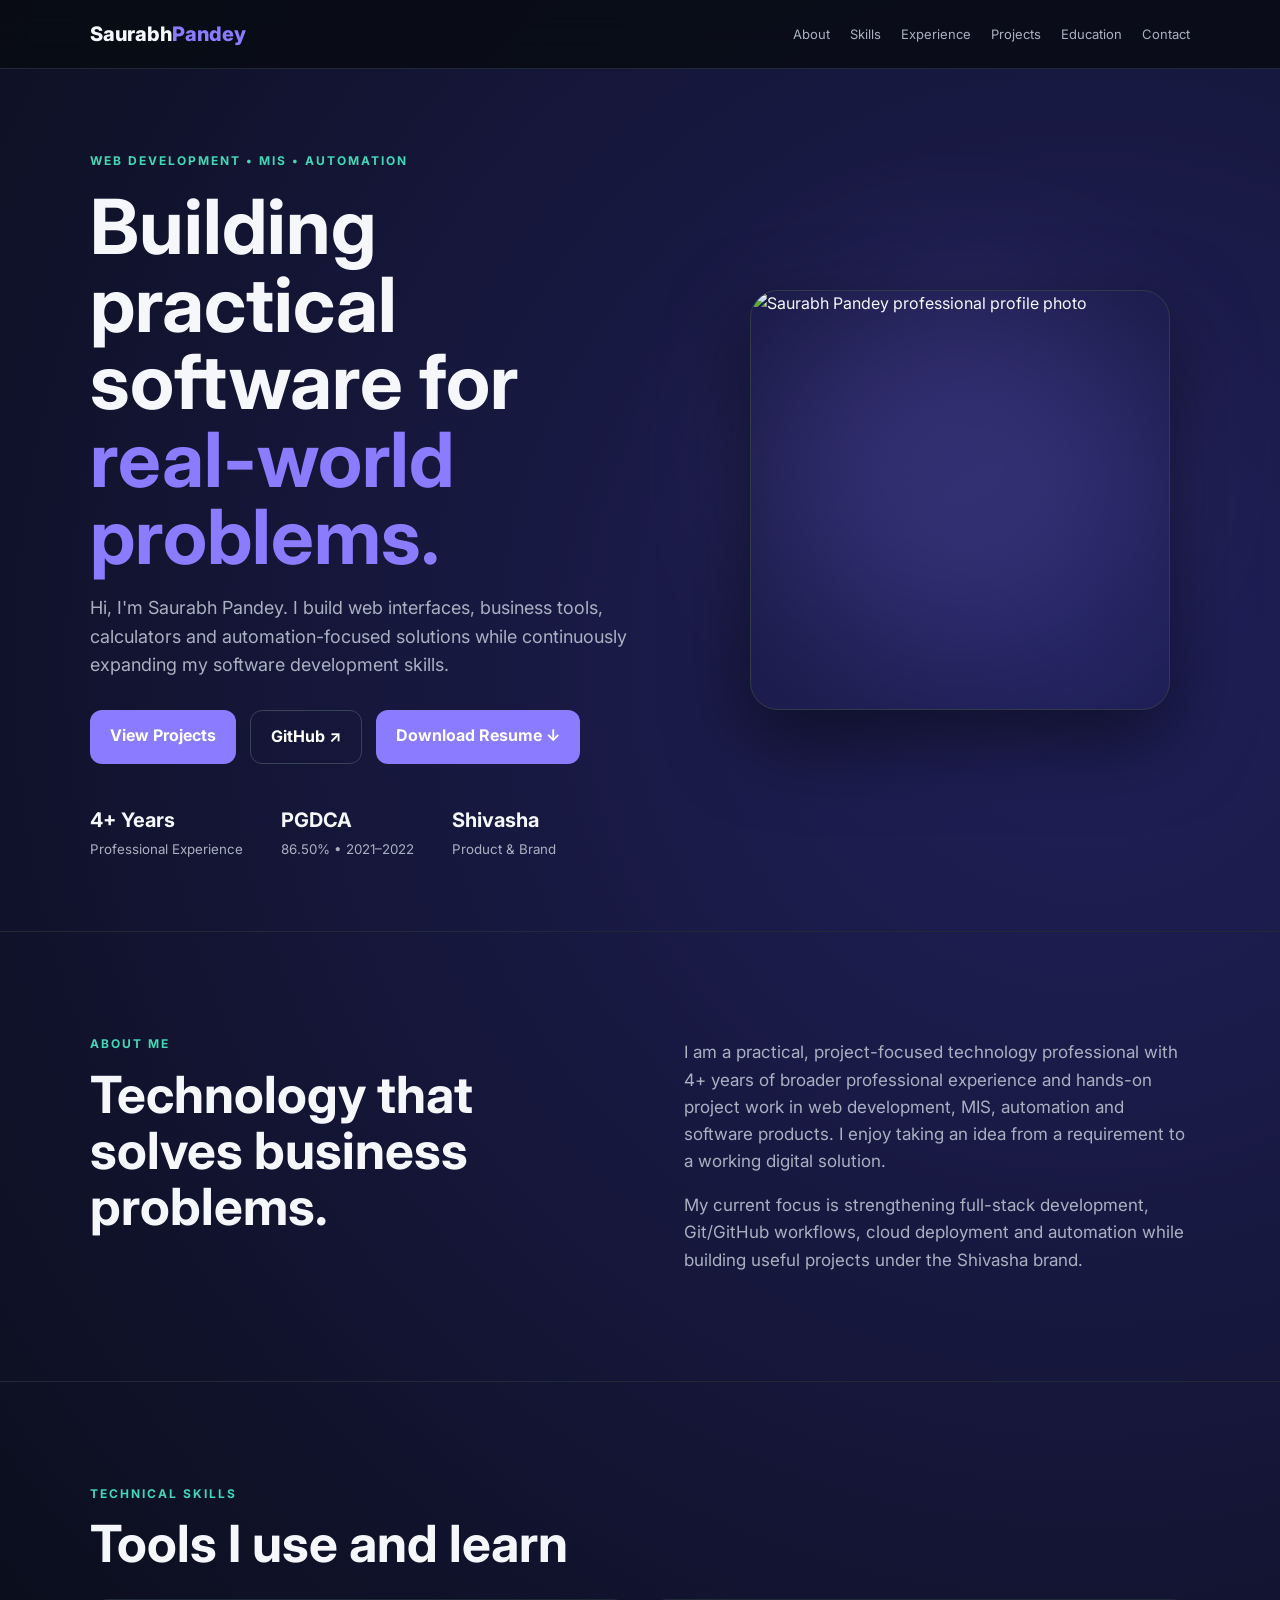
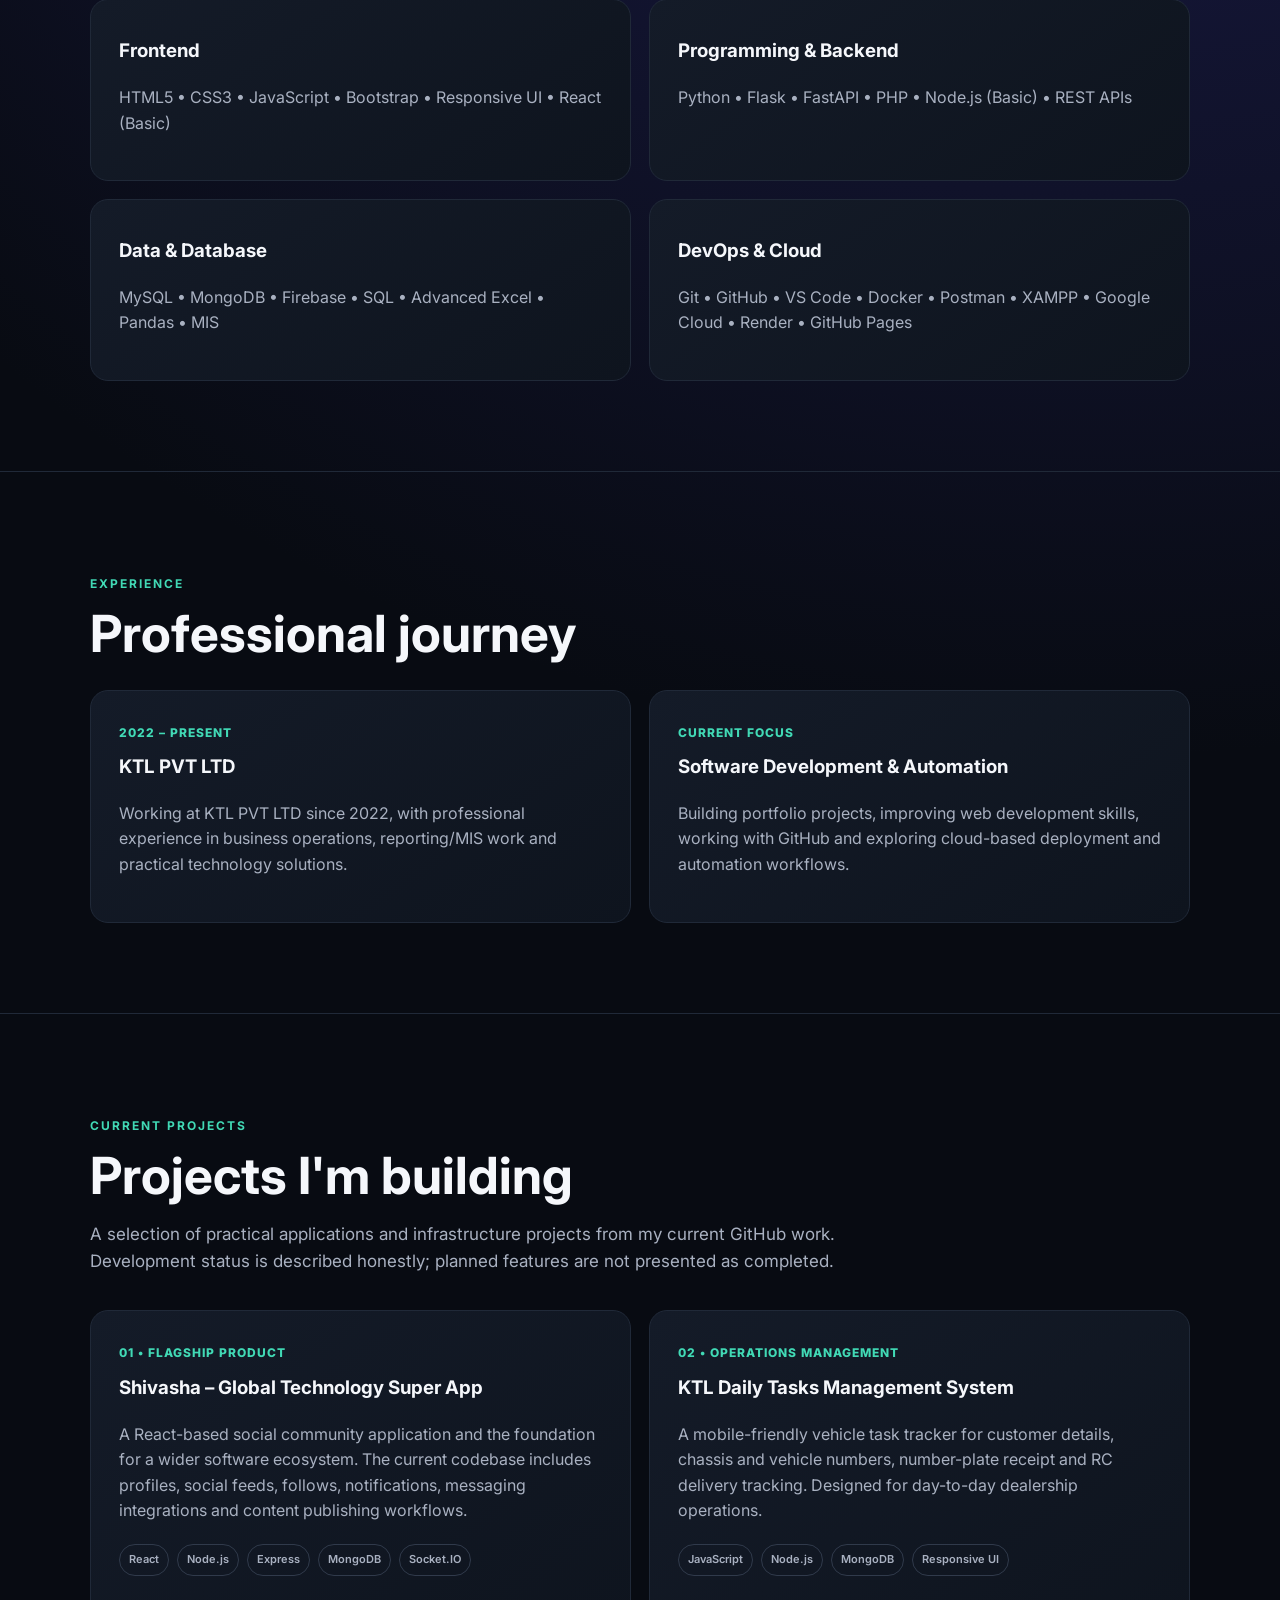
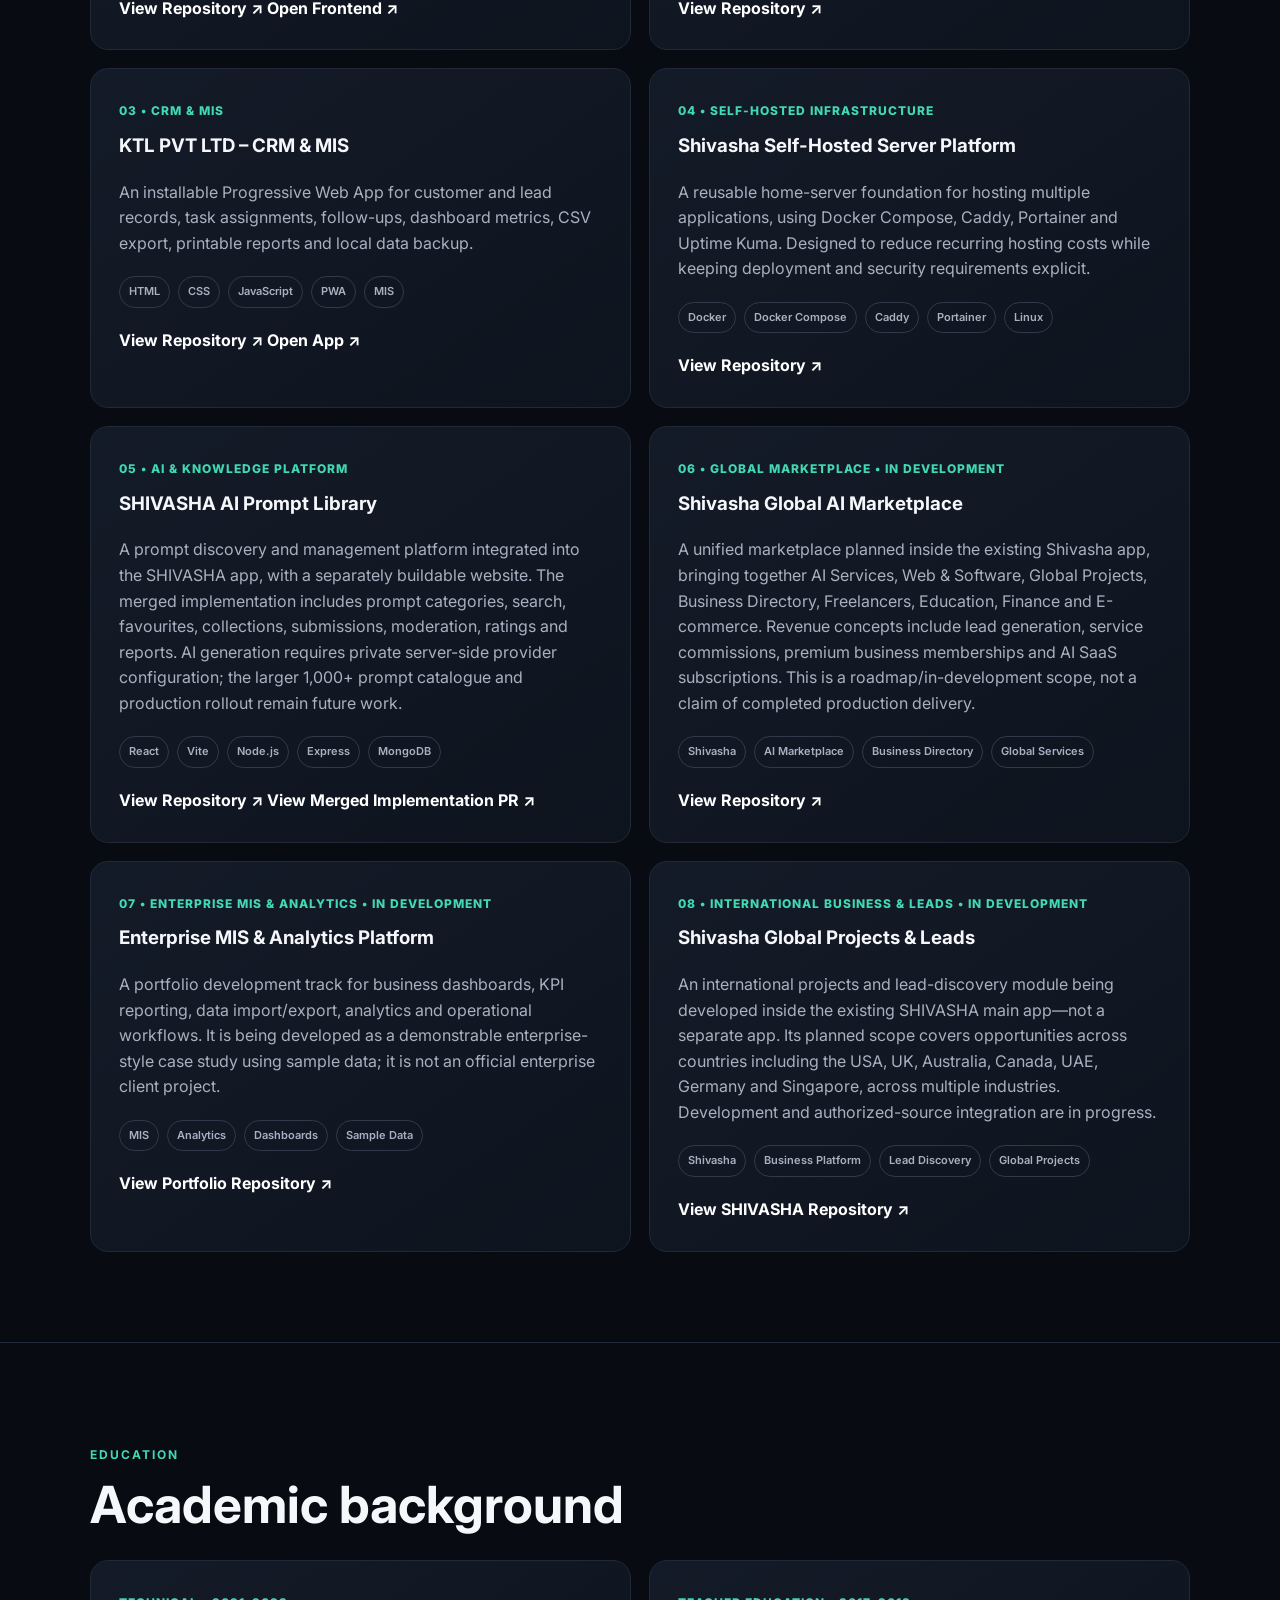
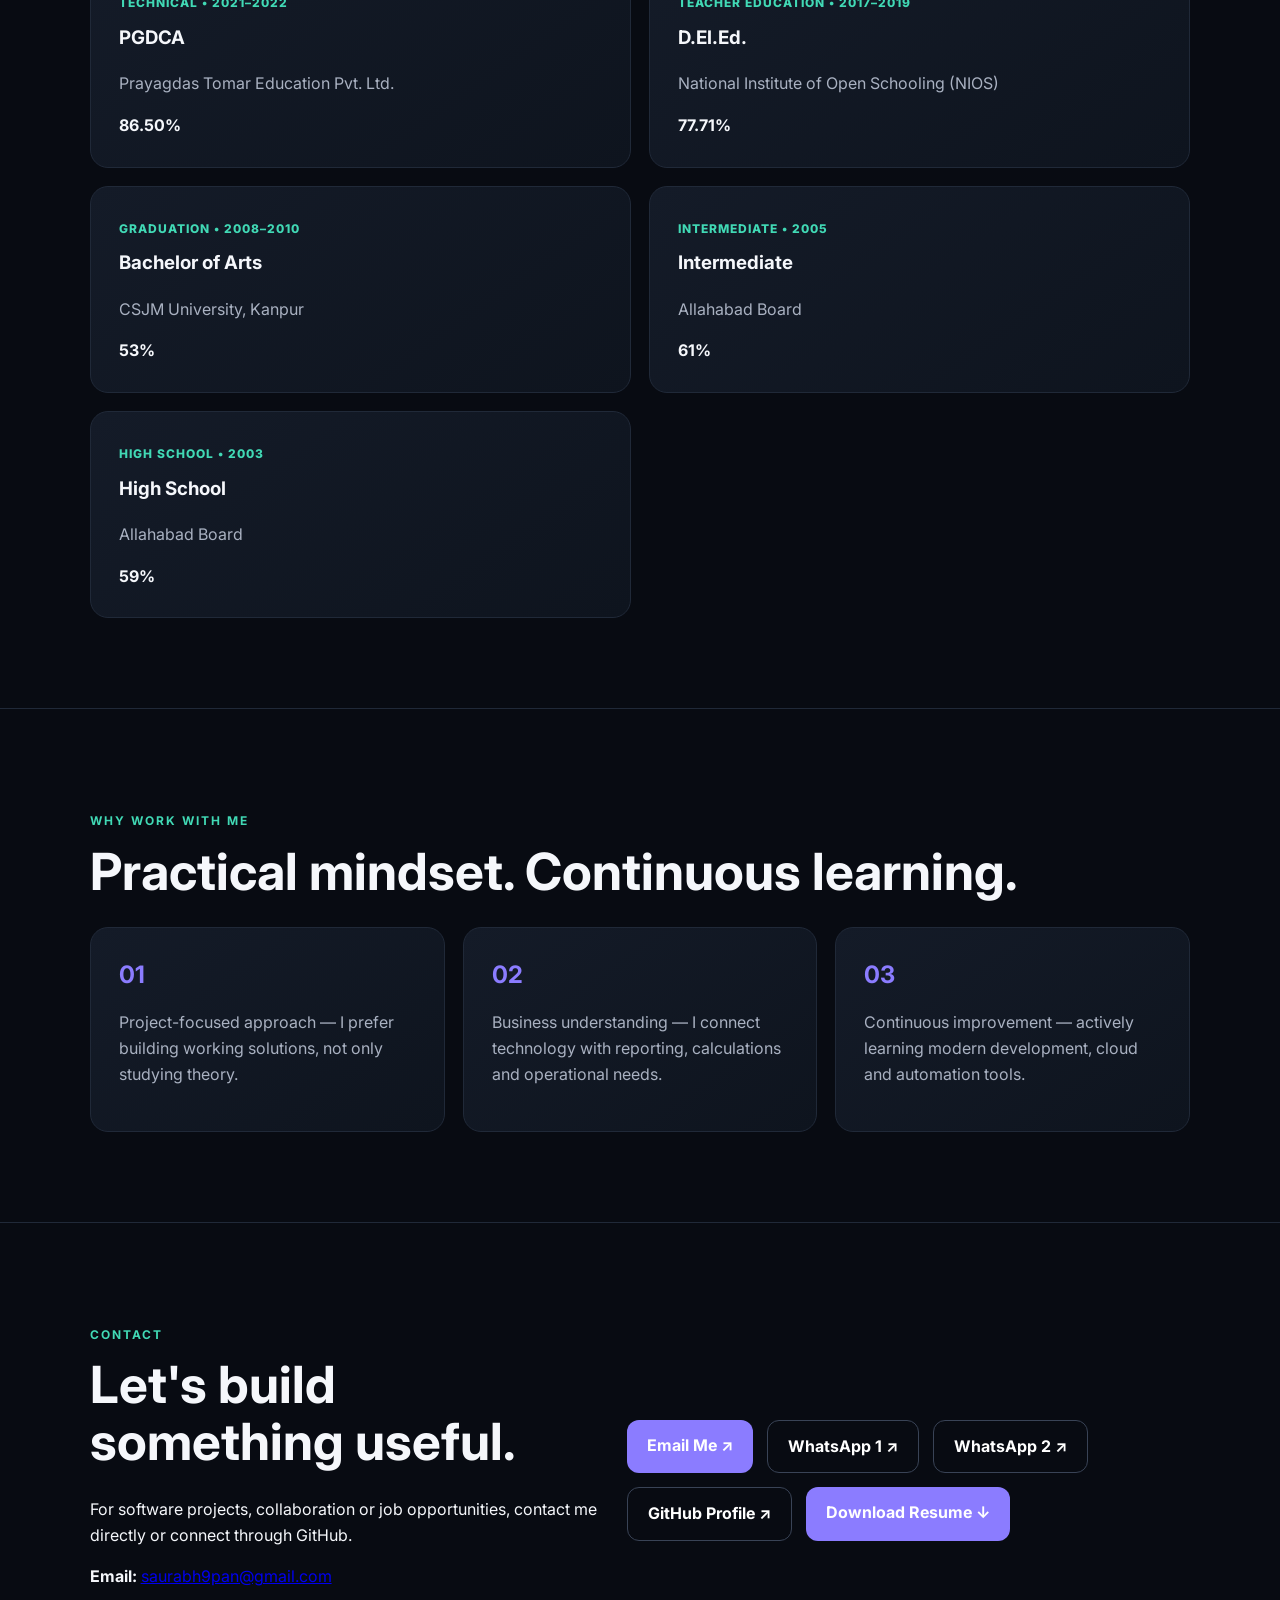
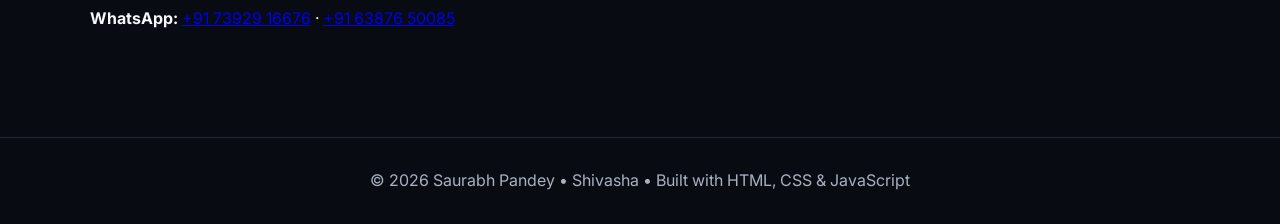
==== commit 8c4ab612: "Remove certification section and correct portfolio links" ====
--- a/index.html
+++ b/index.html
@@ -16,7 +16,7 @@
 <header class="nav">
   <a class="brand" href="#home">Saurabh<span>Pandey</span></a>
   <nav>
-    <a href="#about">About</a><a href="#skills">Skills</a><a href="#experience">Experience</a><a href="#projects">Projects</a><a href="#education">Education</a><a href="#certifications">Learning</a><a href="#contact">Contact</a>
+    <a href="#about">About</a><a href="#skills">Skills</a><a href="#experience">Experience</a><a href="#projects">Projects</a><a href="#education">Education</a><a href="#contact">Contact</a>
   </nav>
 </header>
 
@@ -29,7 +29,7 @@
     <div class="actions">
       <a class="btn primary" href="#projects">View Projects</a>
       <a class="btn ghost" href="https://github.com/devops-saurabhpandey" target="_blank" rel="noopener">GitHub ↗</a>
-      <a class="btn primary" href="Saurabh_Pandey_ATS_Resume_Final.pdf" download>Download Resume ↓</a>
+      <a class="btn primary" href="Saurabh_Pandey_ATS_Resume_Updated.pdf" download>Download Resume ↓</a>
     </div>
     <div class="stats">
       <div><strong>4+ Years</strong><small>Professional Experience</small></div>
@@ -119,7 +119,7 @@
       <a href="https://github.com/devops-saurabhpandey/My-portfolio-" target="_blank" rel="noopener">View Portfolio Repository ↗</a>
     </article>
     <article class="project">
-      <span>06 • INTERNATIONAL BUSINESS & LEADS • IN DEVELOPMENT</span><h3>Shivasha Global Projects & Leads</h3>
+      <span>08 • INTERNATIONAL BUSINESS & LEADS • IN DEVELOPMENT</span><h3>Shivasha Global Projects & Leads</h3>
       <p>An international projects and lead-discovery module being developed inside the existing SHIVASHA main app—not a separate app. Its planned scope covers opportunities across countries including the USA, UK, Australia, Canada, UAE, Germany and Singapore, across multiple industries. Development and authorized-source integration are in progress.</p>
       <div class="tags"><b>Shivasha</b><b>Business Platform</b><b>Lead Discovery</b><b>Global Projects</b></div>
       <a href="https://github.com/devops-saurabhpandey/shivasha" target="_blank" rel="noopener">View SHIVASHA Repository ↗</a>
@@ -138,17 +138,6 @@
   </div>
 </section>
 
-<section id="certifications" class="section">
-  <p class="eyebrow">CERTIFICATIONS & PROFESSIONAL LEARNING</p><h2>Technology learning pathways</h2>
-  <p class="section-intro">These are areas of study and certification preparation, not claims of certifications already earned. Credentials will be listed as completed only after they are obtained and verified.</p>
-  <div class="skill-groups">
-    <div><h3>Cloud Platforms</h3><p>AWS Certifications • Microsoft Azure • Google Cloud • Oracle Cloud</p></div>
-    <div><h3>Business Platforms</h3><p>Microsoft 365 • SAP • Salesforce • ServiceNow</p></div>
-    <div><h3>Networking & IT</h3><p>Cisco • CompTIA • Database Management • Other IT Certifications</p></div>
-    <div><h3>Modern Technology</h3><p>Cybersecurity • DevOps • AI & Data • Project Management (PMP)</p></div>
-  </div>
-</section>
-
 <section class="section why">
   <p class="eyebrow">WHY WORK WITH ME</p><h2>Practical mindset. Continuous learning.</h2>
   <div class="why-grid">
@@ -160,15 +149,15 @@
 
 <section id="contact" class="section contact">
   <div><p class="eyebrow">CONTACT</p><h2>Let's build something useful.</h2><p>For software projects, collaboration or job opportunities, contact me directly or connect through GitHub.</p>
-    <p><strong>Email:</strong> <a href="mailto:saurabh9@gmail.com">saurabh9@gmail.com</a></p>
+    <p><strong>Email:</strong> <a href="mailto:saurabh9pan@gmail.com">saurabh9pan@gmail.com</a></p>
     <p><strong>WhatsApp:</strong> <a href="https://wa.me/917392916676" target="_blank" rel="noopener">+91 73929 16676</a> · <a href="https://wa.me/916387650085" target="_blank" rel="noopener">+91 63876 50085</a></p>
   </div>
   <div class="contact-actions">
-    <a class="btn primary" href="mailto:saurabh9@gmail.com">Email Me ↗</a>
+    <a class="btn primary" href="mailto:saurabh9pan@gmail.com">Email Me ↗</a>
     <a class="btn ghost" href="https://wa.me/917392916676" target="_blank" rel="noopener">WhatsApp 1 ↗</a>
     <a class="btn ghost" href="https://wa.me/916387650085" target="_blank" rel="noopener">WhatsApp 2 ↗</a>
     <a class="btn ghost" href="https://github.com/devops-saurabhpandey" target="_blank" rel="noopener">GitHub Profile ↗</a>
-    <a class="btn primary" href="Saurabh_Pandey_ATS_Resume_Final.pdf" download>Download Resume ↓</a>
+    <a class="btn primary" href="Saurabh_Pandey_ATS_Resume_Updated.pdf" download>Download Resume ↓</a>
   </div>
 </section>
 </main>
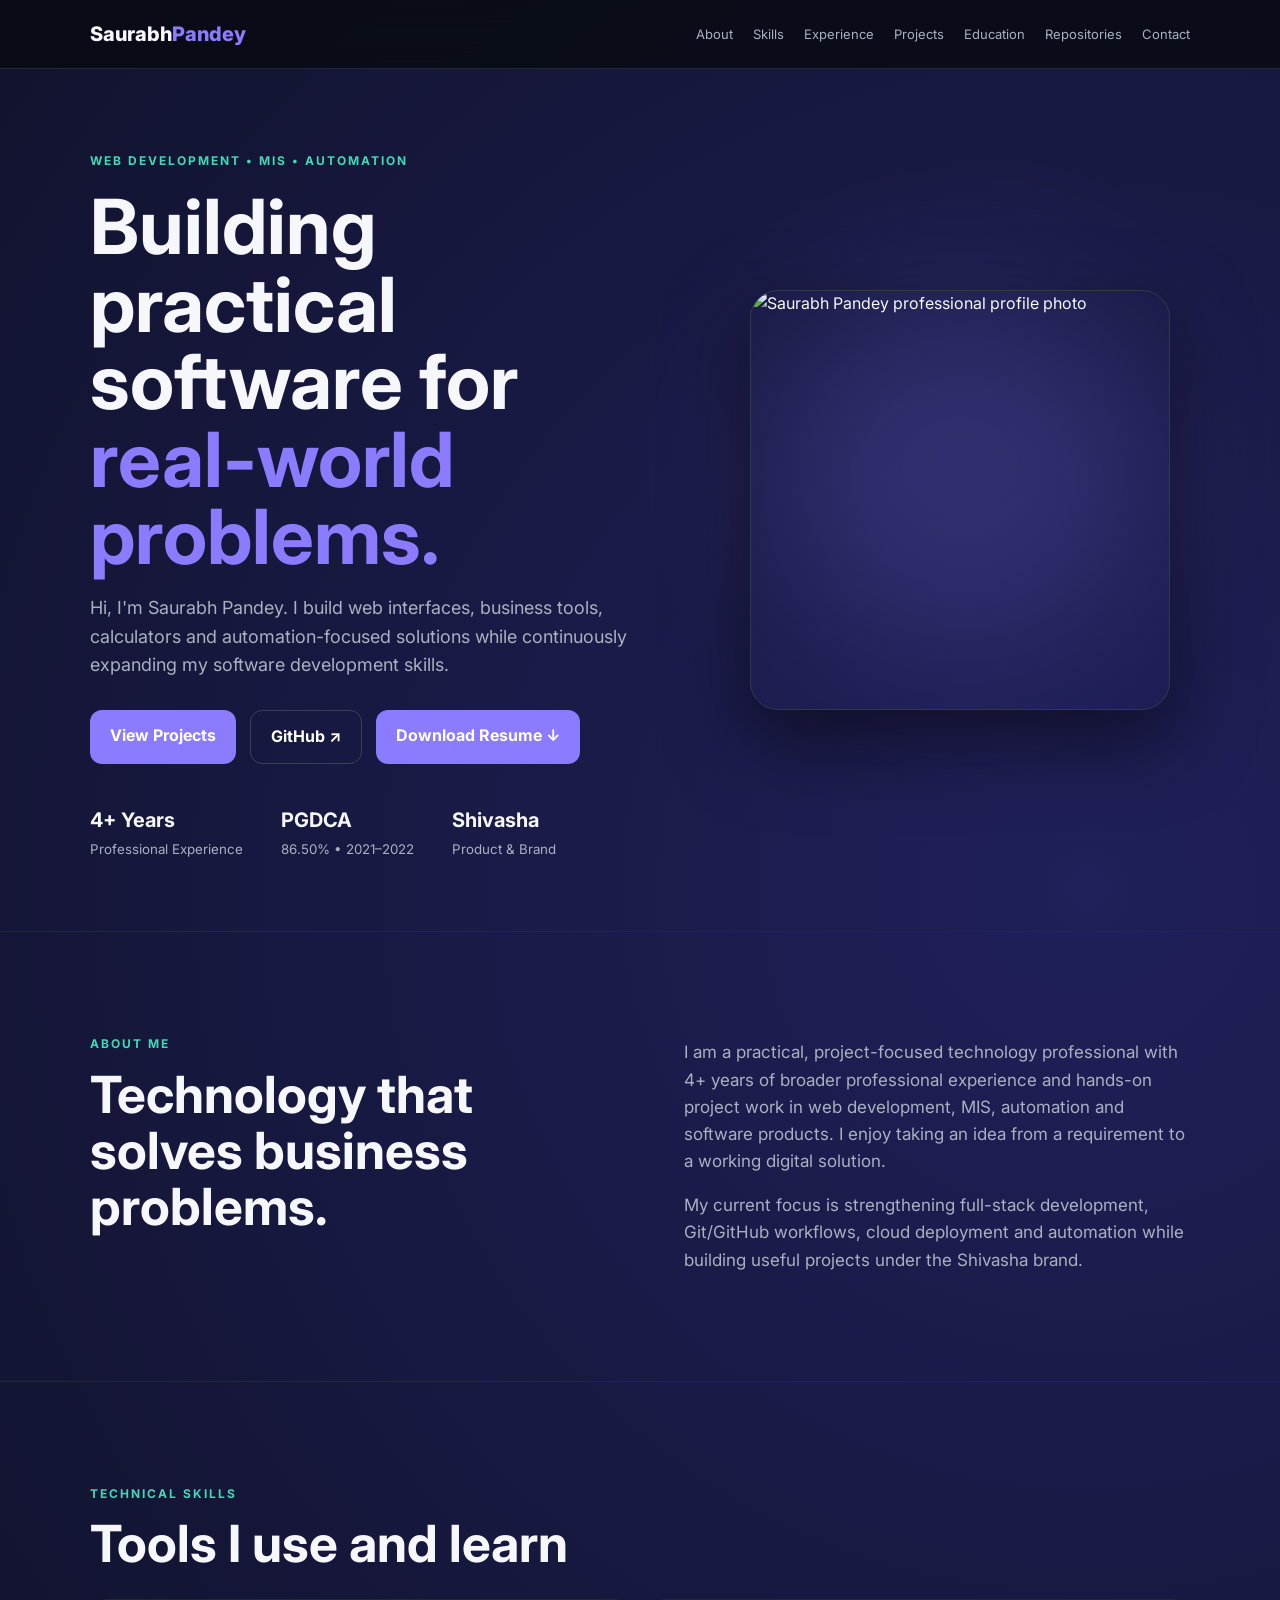
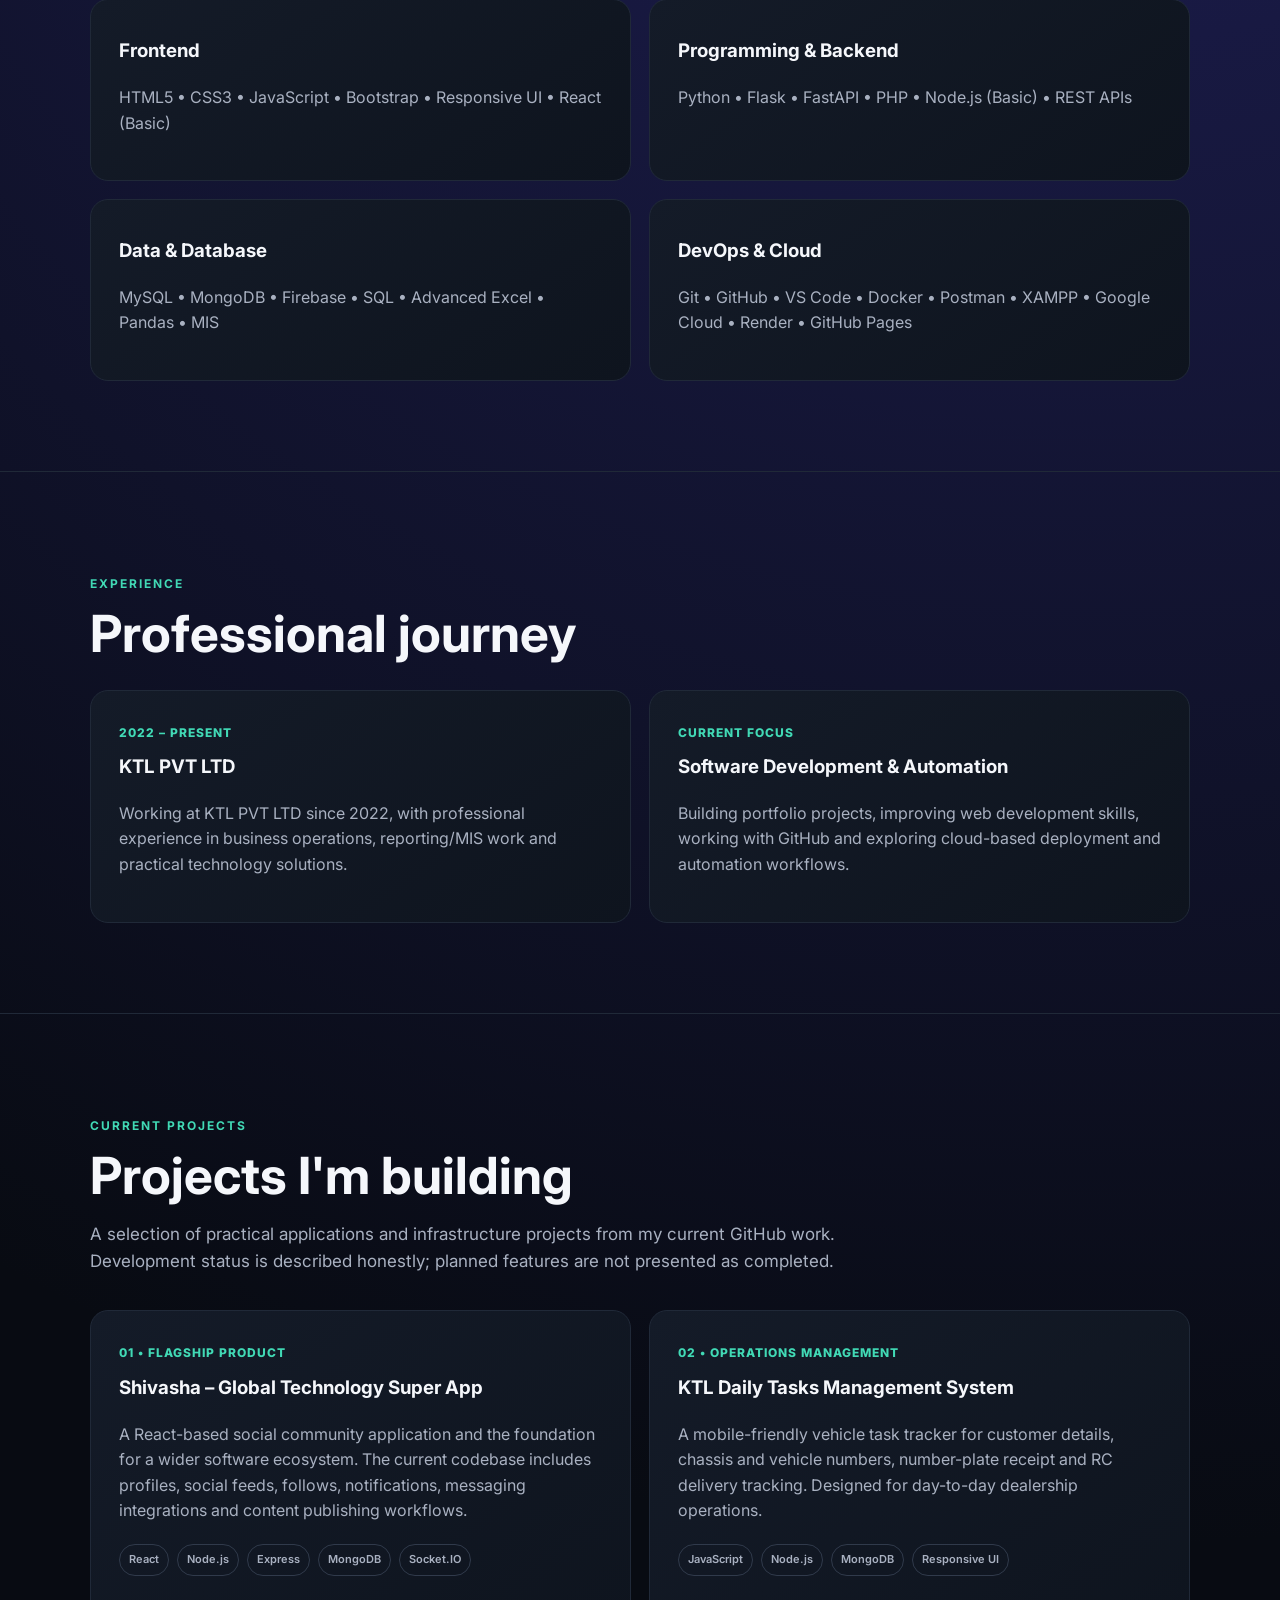
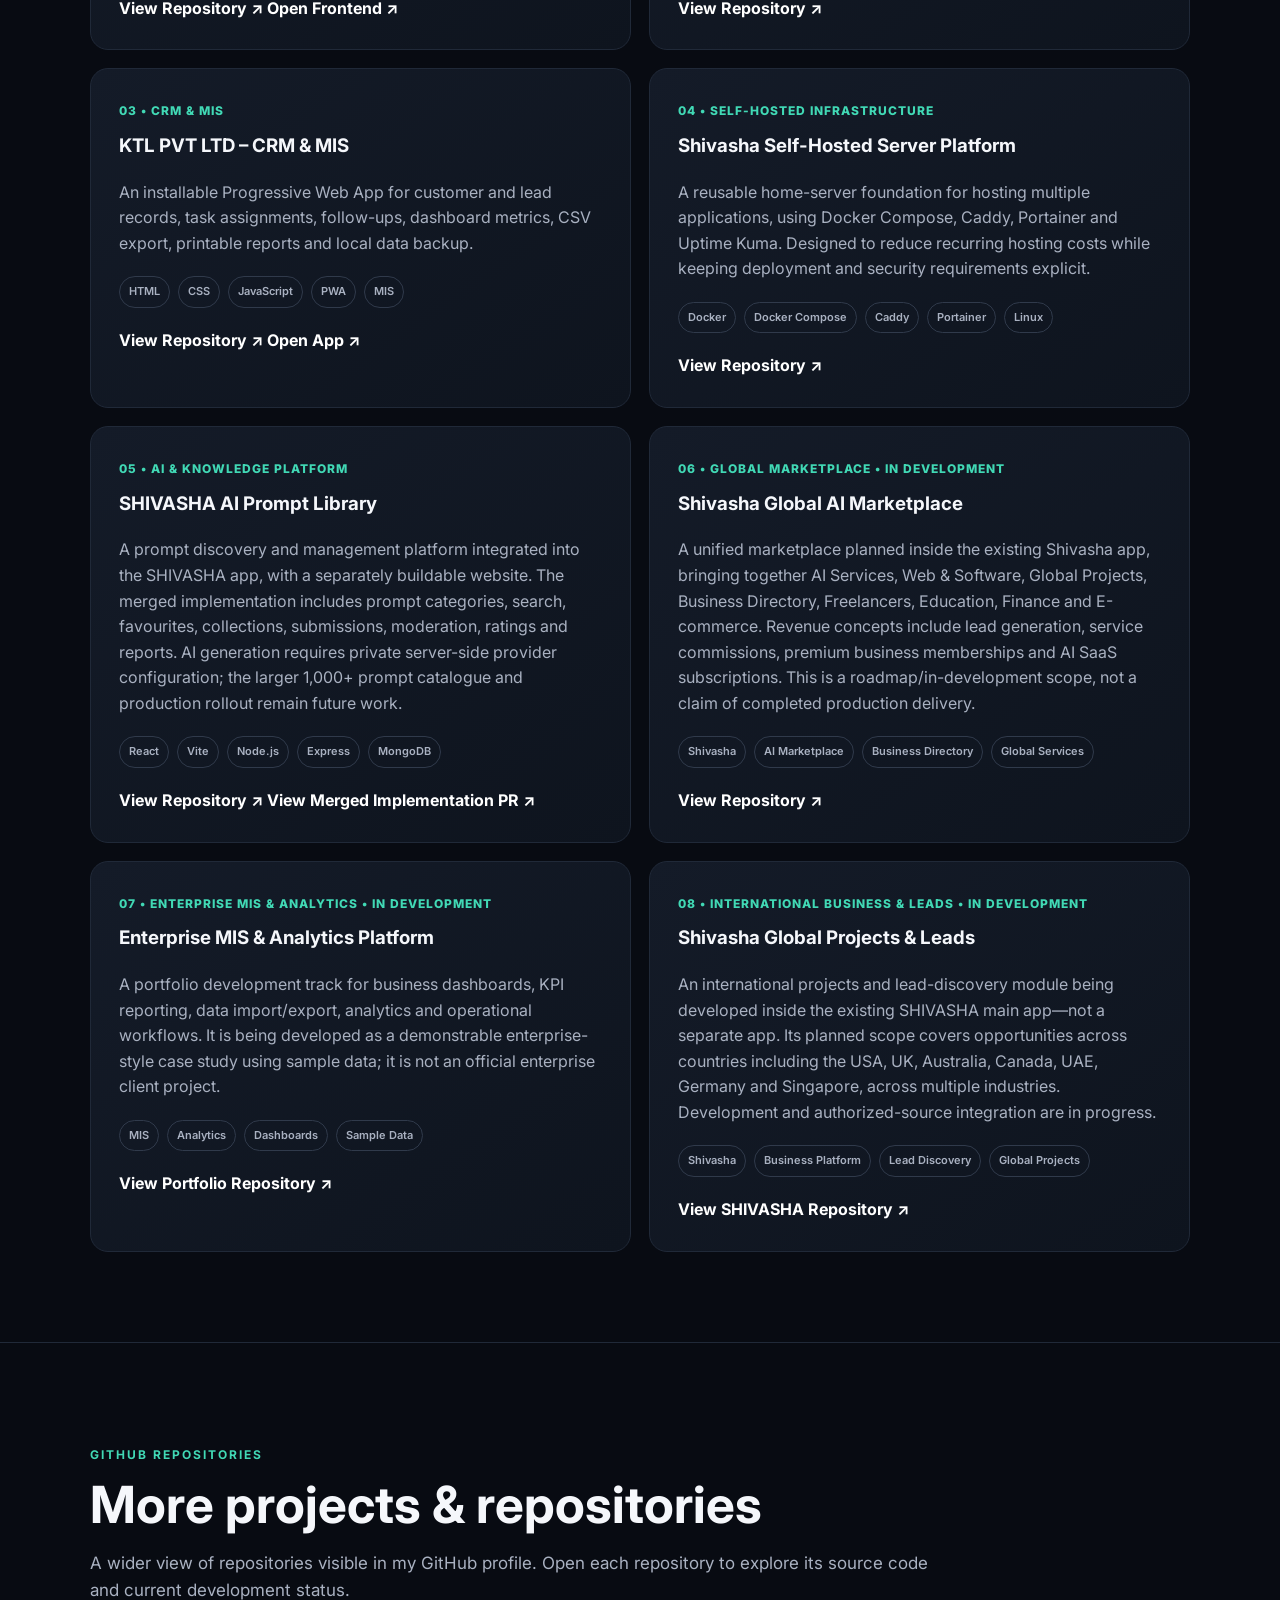
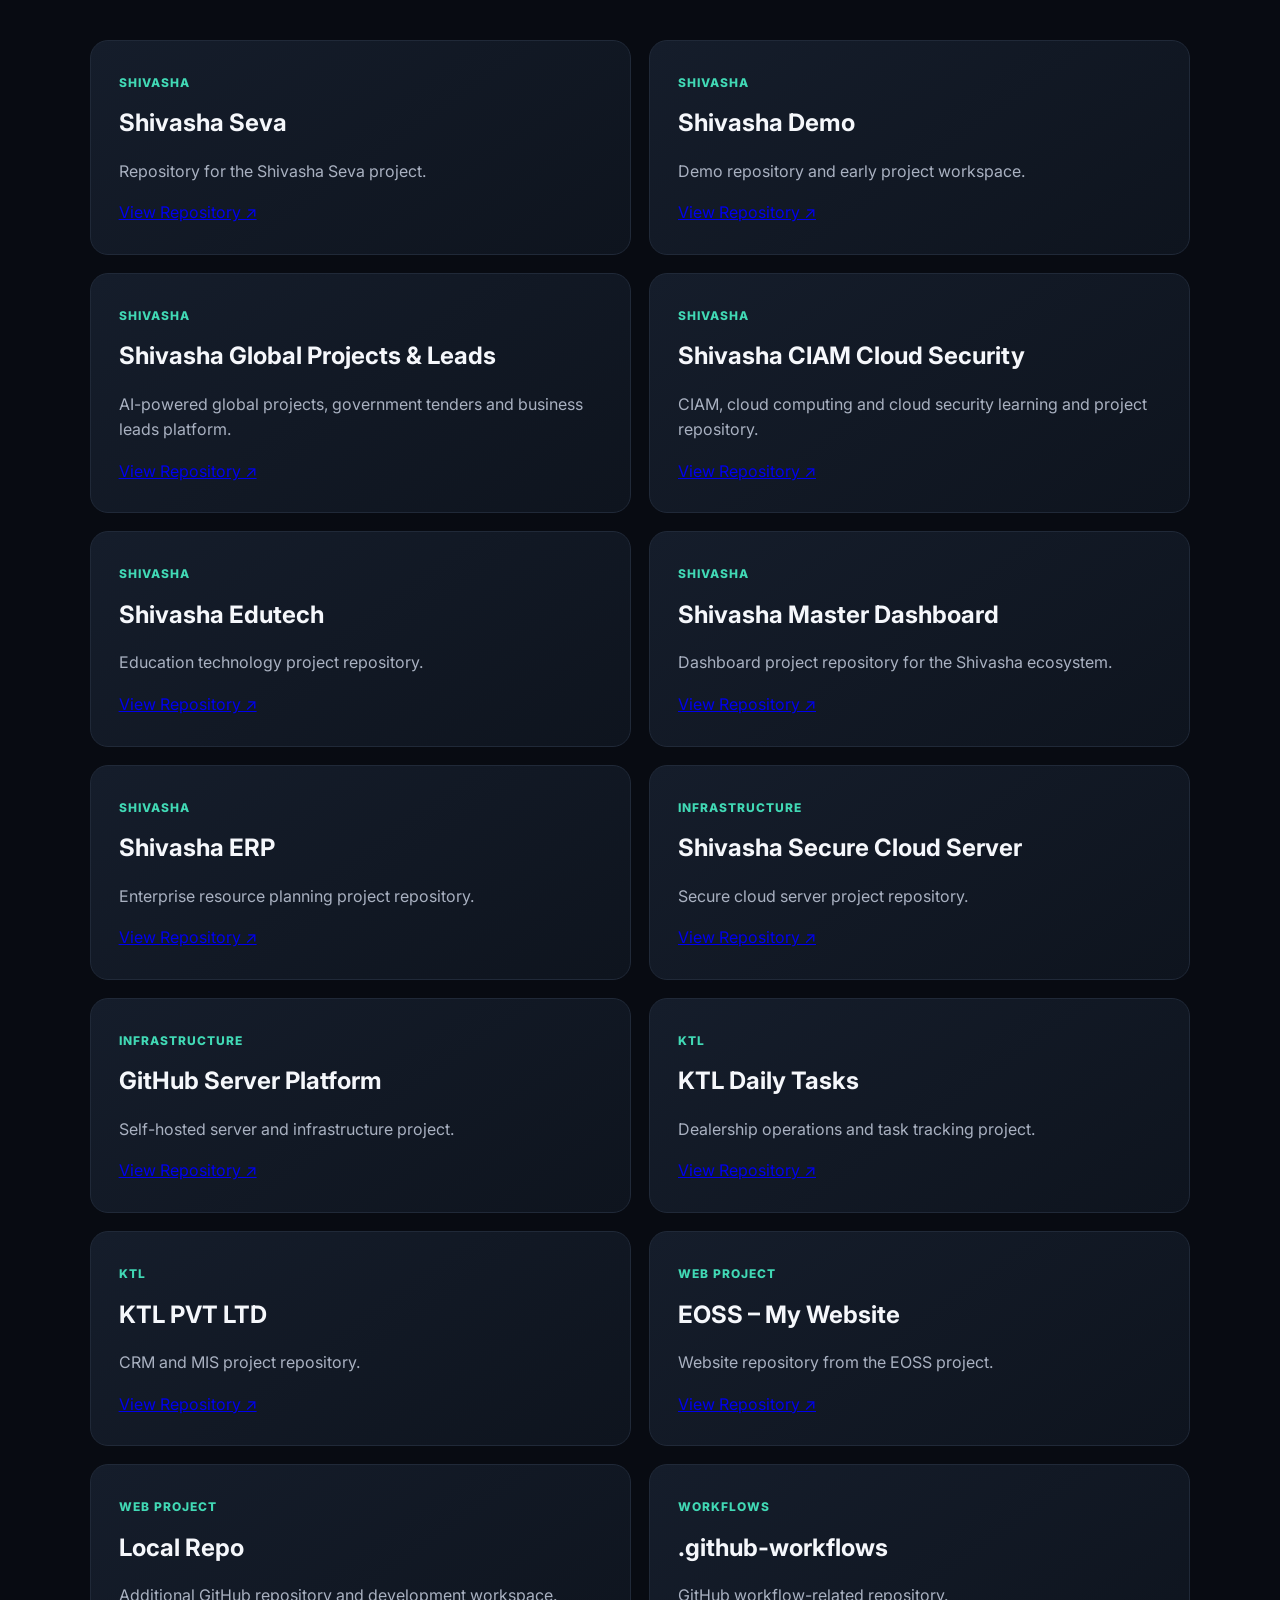
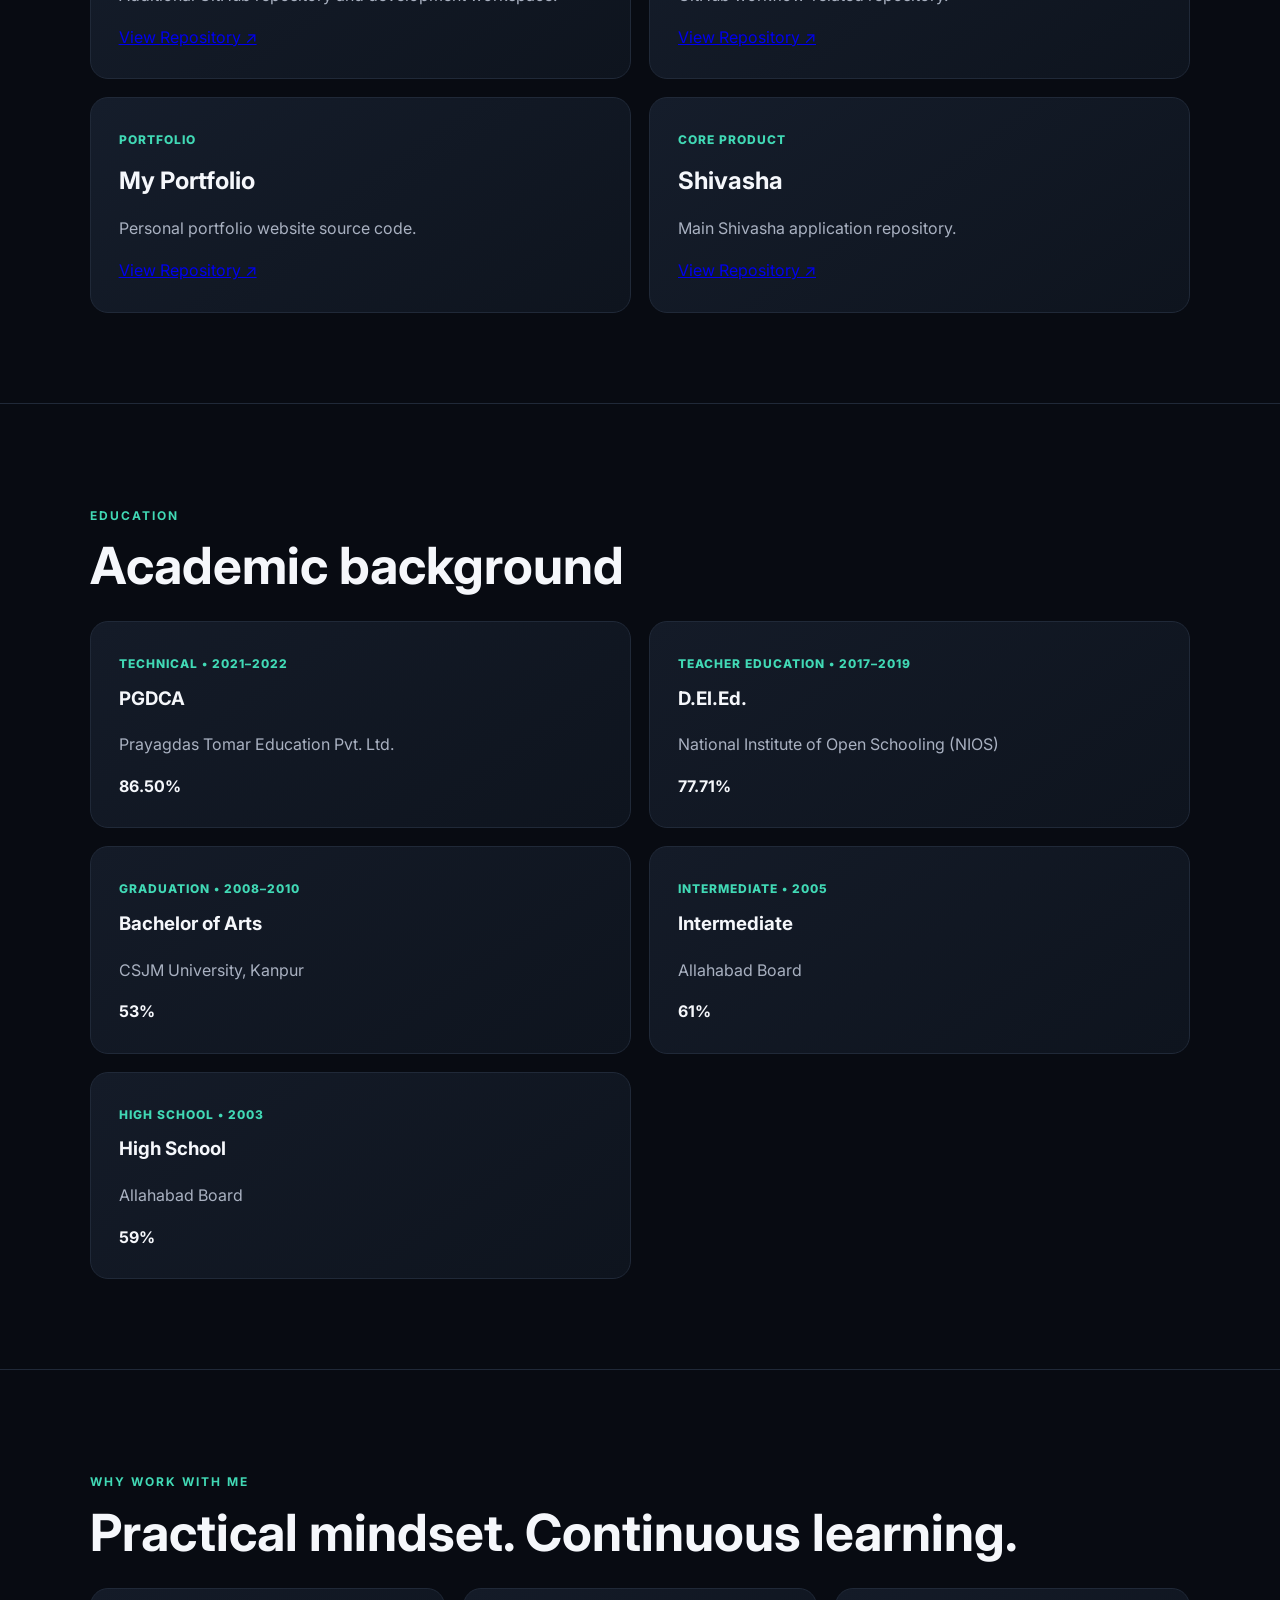
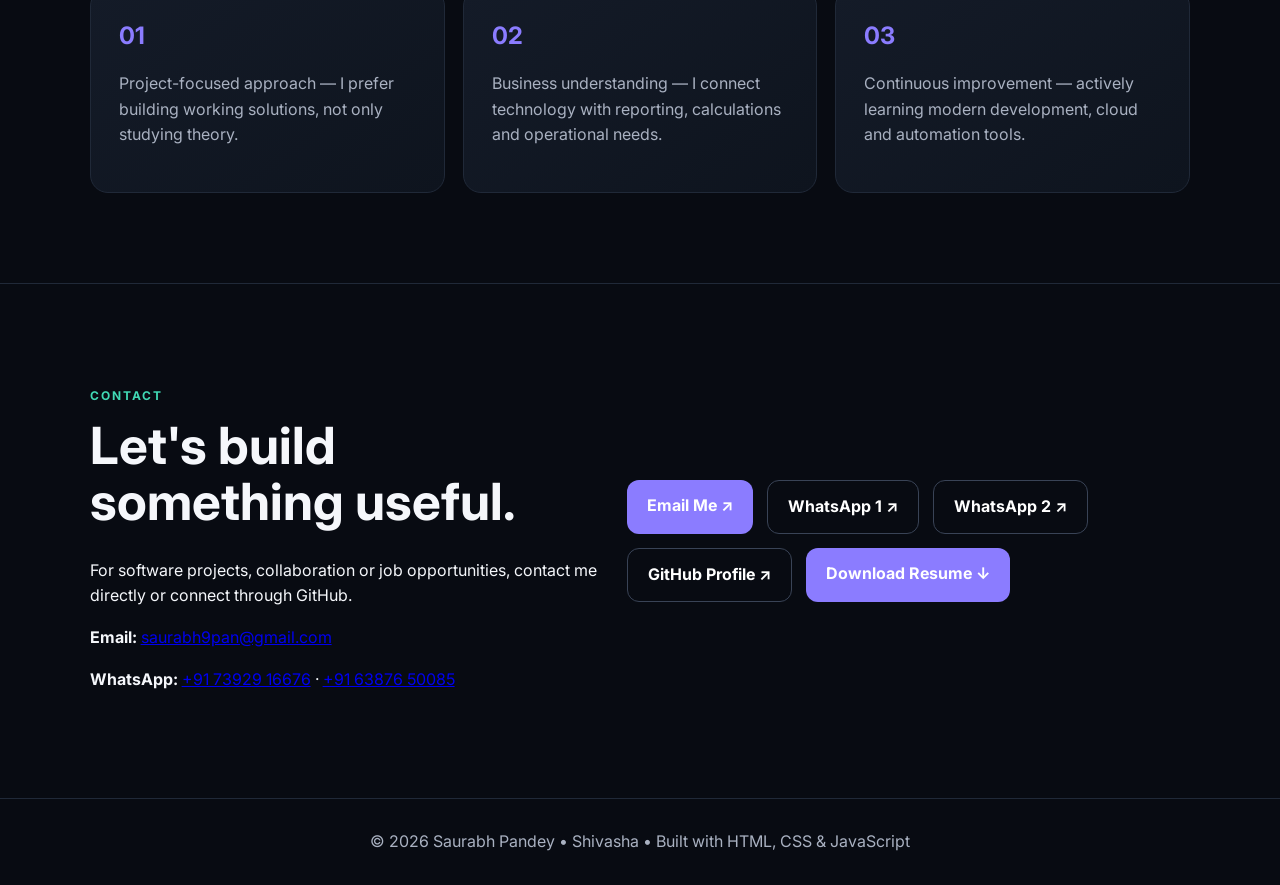
==== commit 6bcf9e9c: "Add GitHub repositories section from profile screenshots" ====
--- a/index.html
+++ b/index.html
@@ -16,7 +16,7 @@
 <header class="nav">
   <a class="brand" href="#home">Saurabh<span>Pandey</span></a>
   <nav>
-    <a href="#about">About</a><a href="#skills">Skills</a><a href="#experience">Experience</a><a href="#projects">Projects</a><a href="#education">Education</a><a href="#contact">Contact</a>
+    <a href="#about">About</a><a href="#skills">Skills</a><a href="#experience">Experience</a><a href="#projects">Projects</a><a href="#education">Education</a><a href="#repositories">Repositories</a><a href="#contact">Contact</a>
   </nav>
 </header>
 
@@ -127,6 +127,30 @@
   </div>
 </section>
 
+
+<section id="repositories" class="section">
+  <p class="eyebrow">GITHUB REPOSITORIES</p><h2>More projects & repositories</h2>
+  <p class="section-intro">A wider view of repositories visible in my GitHub profile. Open each repository to explore its source code and current development status.</p>
+  <div class="enterprise-grid">
+    <article class="enterprise-card"><span>SHIVASHA</span><h3>Shivasha Seva</h3><p>Repository for the Shivasha Seva project.</p><a href="https://github.com/devops-saurabhpandey/shivasha-seva" target="_blank" rel="noopener">View Repository ↗</a></article>
+    <article class="enterprise-card"><span>SHIVASHA</span><h3>Shivasha Demo</h3><p>Demo repository and early project workspace.</p><a href="https://github.com/devops-saurabhpandey/shivasha-demo" target="_blank" rel="noopener">View Repository ↗</a></article>
+    <article class="enterprise-card"><span>SHIVASHA</span><h3>Shivasha Global Projects & Leads</h3><p>AI-powered global projects, government tenders and business leads platform.</p><a href="https://github.com/devops-saurabhpandey/shivasha-global-projects-leads" target="_blank" rel="noopener">View Repository ↗</a></article>
+    <article class="enterprise-card"><span>SHIVASHA</span><h3>Shivasha CIAM Cloud Security</h3><p>CIAM, cloud computing and cloud security learning and project repository.</p><a href="https://github.com/devops-saurabhpandey/shivasha-ciam-cloud-security" target="_blank" rel="noopener">View Repository ↗</a></article>
+    <article class="enterprise-card"><span>SHIVASHA</span><h3>Shivasha Edutech</h3><p>Education technology project repository.</p><a href="https://github.com/devops-saurabhpandey/shivasha-edutech-" target="_blank" rel="noopener">View Repository ↗</a></article>
+    <article class="enterprise-card"><span>SHIVASHA</span><h3>Shivasha Master Dashboard</h3><p>Dashboard project repository for the Shivasha ecosystem.</p><a href="https://github.com/devops-saurabhpandey/shivasha-master-dashboard" target="_blank" rel="noopener">View Repository ↗</a></article>
+    <article class="enterprise-card"><span>SHIVASHA</span><h3>Shivasha ERP</h3><p>Enterprise resource planning project repository.</p><a href="https://github.com/devops-saurabhpandey/shivasha-erp" target="_blank" rel="noopener">View Repository ↗</a></article>
+    <article class="enterprise-card"><span>INFRASTRUCTURE</span><h3>Shivasha Secure Cloud Server</h3><p>Secure cloud server project repository.</p><a href="https://github.com/devops-saurabhpandey/shivasha-secure-cloud-server" target="_blank" rel="noopener">View Repository ↗</a></article>
+    <article class="enterprise-card"><span>INFRASTRUCTURE</span><h3>GitHub Server Platform</h3><p>Self-hosted server and infrastructure project.</p><a href="https://github.com/devops-saurabhpandey/github-server-platform" target="_blank" rel="noopener">View Repository ↗</a></article>
+    <article class="enterprise-card"><span>KTL</span><h3>KTL Daily Tasks</h3><p>Dealership operations and task tracking project.</p><a href="https://github.com/devops-saurabhpandey/KTL-Daily-Tasks" target="_blank" rel="noopener">View Repository ↗</a></article>
+    <article class="enterprise-card"><span>KTL</span><h3>KTL PVT LTD</h3><p>CRM and MIS project repository.</p><a href="https://github.com/devops-saurabhpandey/KTL-PVT-LTD-" target="_blank" rel="noopener">View Repository ↗</a></article>
+    <article class="enterprise-card"><span>WEB PROJECT</span><h3>EOSS – My Website</h3><p>Website repository from the EOSS project.</p><a href="https://github.com/devops-saurabhpandey/eoss---my-website" target="_blank" rel="noopener">View Repository ↗</a></article>
+    <article class="enterprise-card"><span>WEB PROJECT</span><h3>Local Repo</h3><p>Additional GitHub repository and development workspace.</p><a href="https://github.com/devops-saurabhpandey/local-repo" target="_blank" rel="noopener">View Repository ↗</a></article>
+    <article class="enterprise-card"><span>WORKFLOWS</span><h3>.github-workflows</h3><p>GitHub workflow-related repository.</p><a href="https://github.com/devops-saurabhpandey/.github-workflows" target="_blank" rel="noopener">View Repository ↗</a></article>
+    <article class="enterprise-card"><span>PORTFOLIO</span><h3>My Portfolio</h3><p>Personal portfolio website source code.</p><a href="https://github.com/devops-saurabhpandey/My-portfolio-" target="_blank" rel="noopener">View Repository ↗</a></article>
+    <article class="enterprise-card"><span>CORE PRODUCT</span><h3>Shivasha</h3><p>Main Shivasha application repository.</p><a href="https://github.com/devops-saurabhpandey/shivasha" target="_blank" rel="noopener">View Repository ↗</a></article>
+  </div>
+</section>
+
 <section id="education" class="section">
   <p class="eyebrow">EDUCATION</p><h2>Academic background</h2>
   <div class="education-grid">
